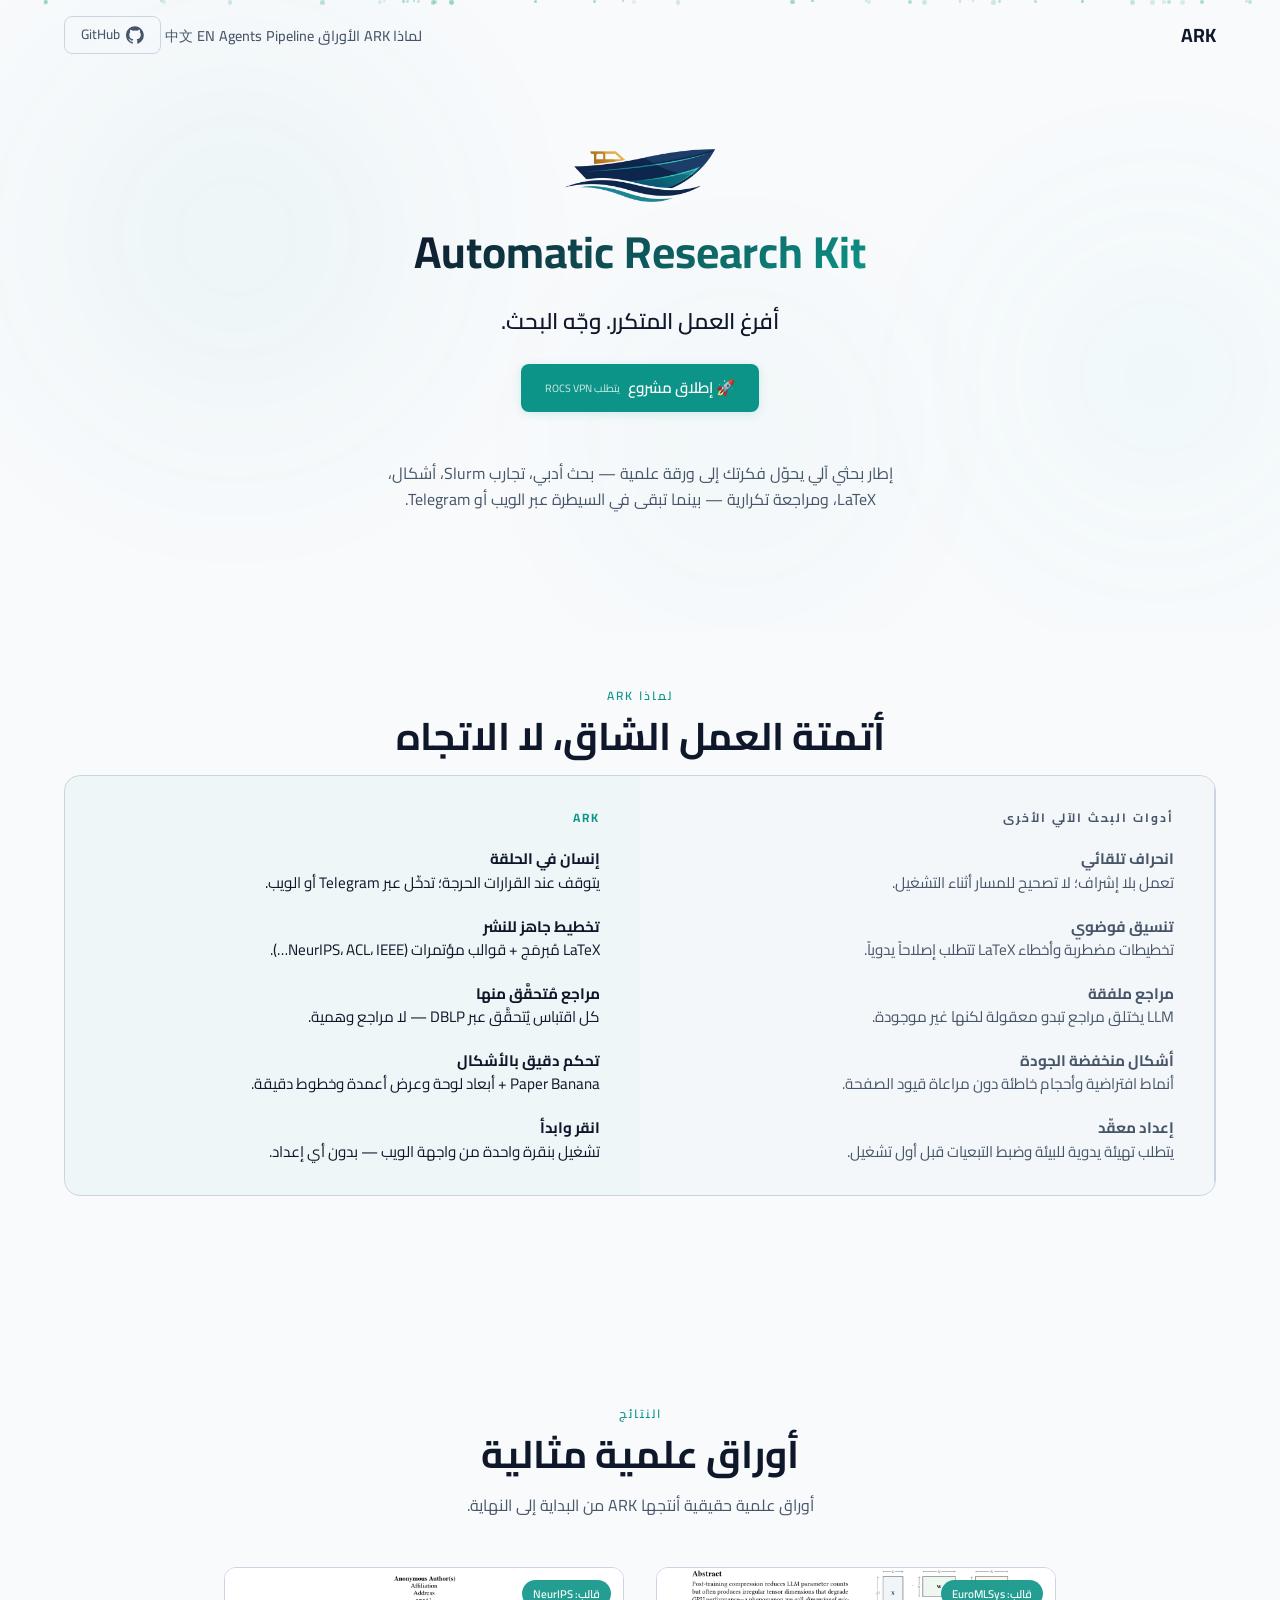
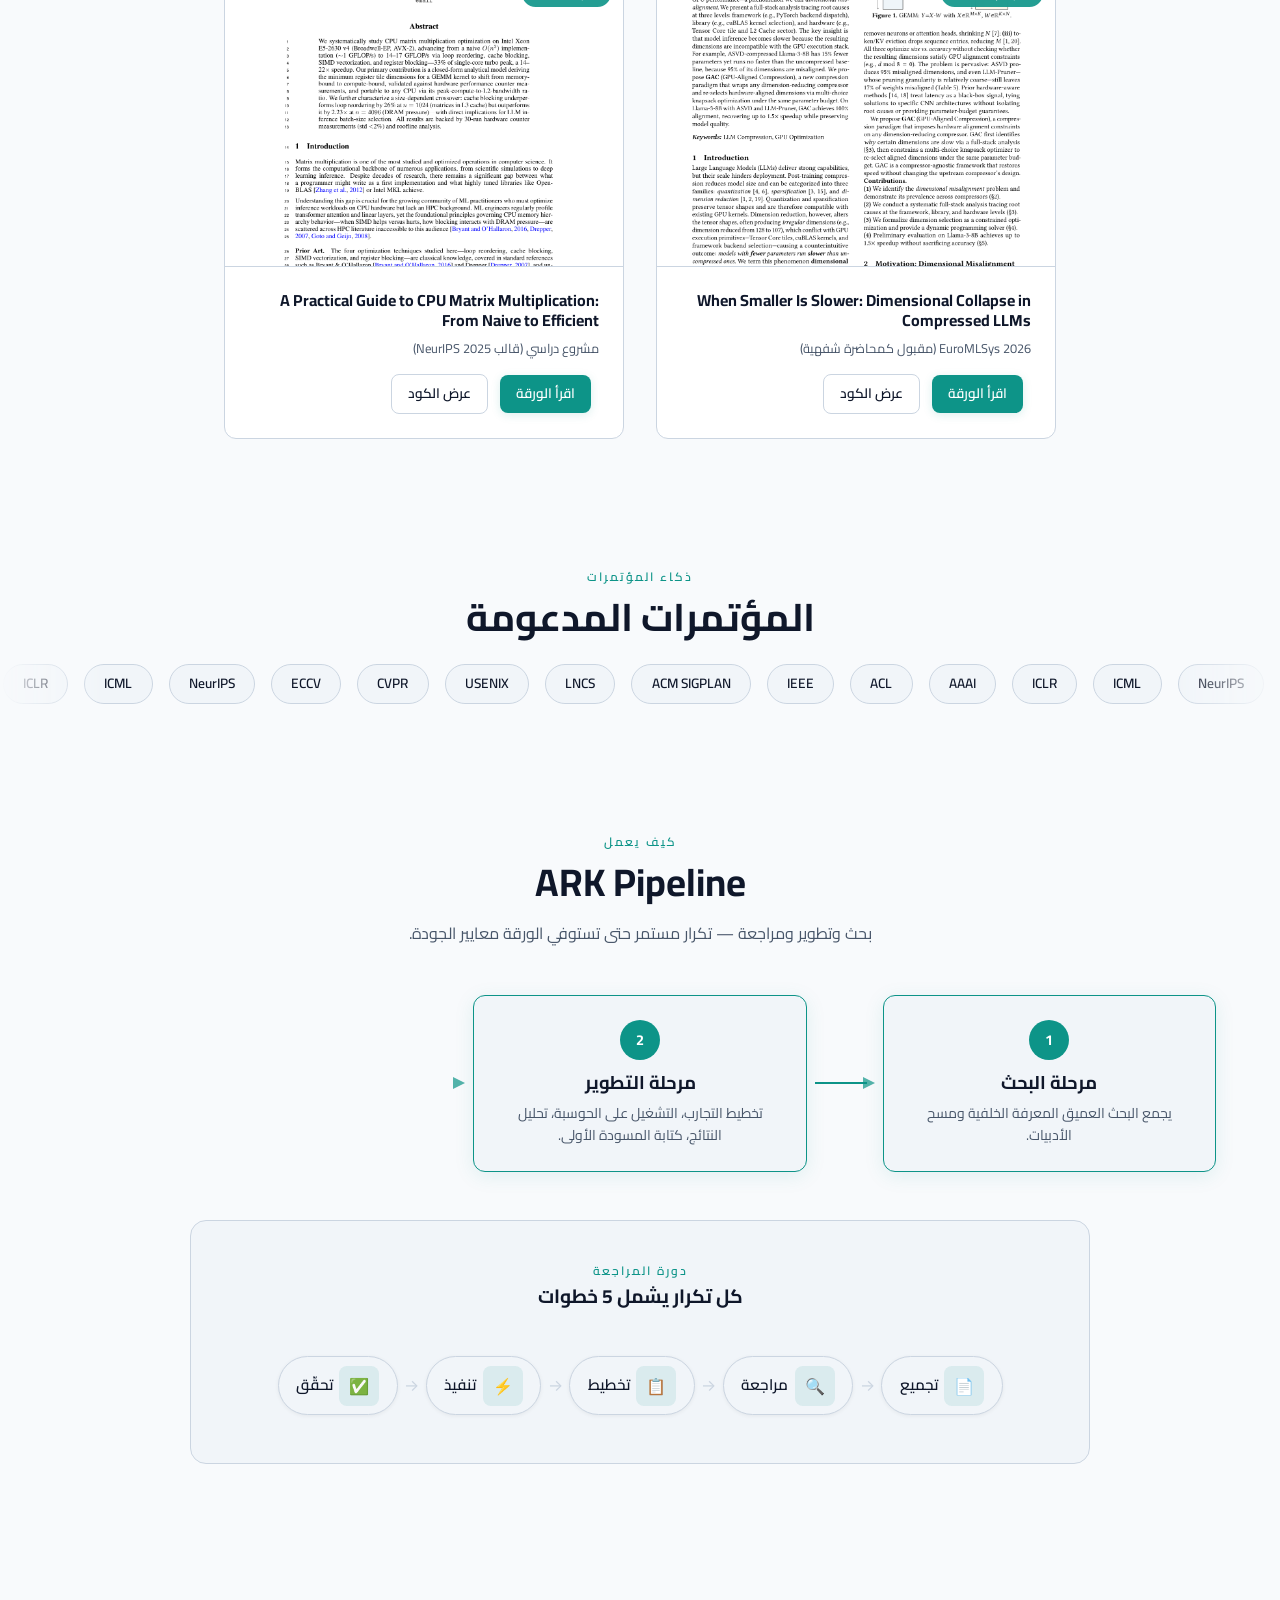
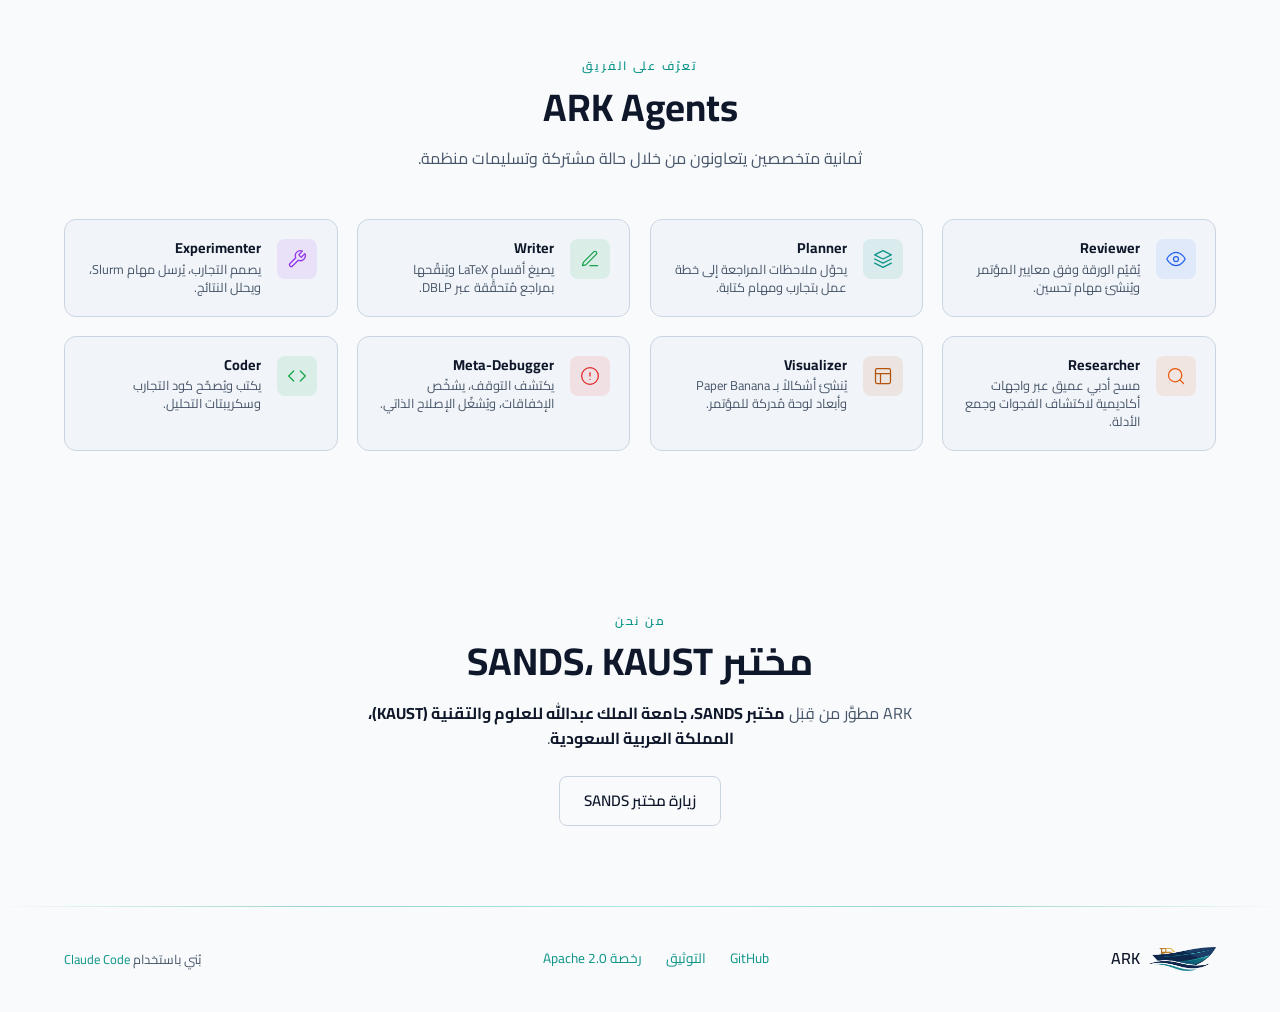
==== ar/index.html @ 1729058c "Remove check/cross icons from comparison, rename to AutoResearch Tools, add setup row" ====
<!DOCTYPE html>
<html lang="ar" dir="rtl">
<head>
  <meta charset="UTF-8">
  <meta name="viewport" content="width=device-width, initial-scale=1.0">
  <title>ARK — حزمة البحث التلقائي</title>
  <meta name="description" content="أفرغ العمل المتكرر. وجّه البحث. ARK إطار بحثي — 8 وكلاء AI يتولّون التجارب والكتابة والتكرار بينما تقود الاتجاه.">
  <meta property="og:title" content="ARK — حزمة البحث التلقائي">
  <meta property="og:description" content="أفرغ العمل المتكرر. وجّه البحث.">
  <meta property="og:image" content="https://kaust-ark.github.io/assets/social-preview.png">
  <meta property="og:url" content="https://kaust-ark.github.io/ar/">
  <meta property="og:type" content="website">
  <meta name="twitter:card" content="summary_large_image">
  <link rel="icon" href="../assets/logo_ark_transparent.png" type="image/png">
  <link rel="preconnect" href="https://fonts.googleapis.com">
  <link rel="preconnect" href="https://fonts.gstatic.com" crossorigin>
  <link href="https://fonts.googleapis.com/css2?family=Cairo:wght@400;500;600;700&family=Inter:wght@400;500;600;700&display=swap" rel="stylesheet">
  <link rel="stylesheet" href="../css/style.css">
  <style>
    body { font-family: 'Cairo', 'Inter', sans-serif; }
    .nav-brand, .gradient-text, .hero-accent, h1, h2, h3,
    .section-label, .section-title, .section-subtitle,
    .ark-intro-text, p, li, a, span, .btn,
    .comparison-col-header, .agent-info h3, .agent-info p,
    .pillar-card h3, .pillar-card p, .paper-card-body h3,
    .paper-meta, .loop-inline-step, .phase-card h3, .phase-card p,
    .team-content p, .footer-note { font-family: 'Cairo', 'Inter', sans-serif; }
    .nav-links { gap: .25rem; }
    .lang-toggle { font-size: .85rem; }
    .comparison-split { direction: rtl; }
    .loop-steps-inline { flex-wrap: wrap; }
    .footer { direction: rtl; }
    .footer-links { flex-wrap: wrap; }
  </style>
</head>
<body>

<!-- Scroll Progress Bar -->
<div class="scroll-progress" id="scrollProgress"></div>

<!-- ===== Navbar ===== -->
<nav class="navbar" id="navbar">
  <div class="container">
    <a href="#" class="nav-brand">ARK</a>
    <div class="nav-links" id="navLinks">
      <a href="#compare">لماذا ARK</a>
      <a href="#papers">الأوراق</a>
      <a href="#pipeline">Pipeline</a>
      <a href="#agents">Agents</a>
      <a href="../index.html" class="lang-toggle" title="Switch to English">EN</a>
      <a href="../zh/index.html" class="lang-toggle" title="切换到中文">中文</a>
      <a href="https://github.com/kaust-ark/ARK" target="_blank" rel="noopener" class="gh-link">
        <svg width="18" height="18" viewBox="0 0 24 24" fill="currentColor"><path d="M12 .3a12 12 0 00-3.8 23.38c.6.11.82-.26.82-.58v-2.16c-3.34.73-4.04-1.61-4.04-1.61a3.18 3.18 0 00-1.33-1.76c-1.09-.74.08-.73.08-.73a2.52 2.52 0 011.84 1.24 2.56 2.56 0 003.5 1 2.56 2.56 0 01.76-1.61c-2.67-.3-5.47-1.33-5.47-5.93a4.64 4.64 0 011.24-3.22 4.3 4.3 0 01.12-3.18s1-.33 3.3 1.23a11.4 11.4 0 016 0c2.3-1.56 3.3-1.23 3.3-1.23a4.3 4.3 0 01.12 3.18 4.64 4.64 0 011.24 3.22c0 4.61-2.81 5.63-5.48 5.93a2.86 2.86 0 01.82 2.22v3.29c0 .32.21.7.82.58A12 12 0 0012 .3"/></svg>
        GitHub
      </a>
    </div>
    <button class="hamburger" id="hamburger" aria-label="القائمة">
      <span></span><span></span><span></span>
    </button>
  </div>
</nav>

<!-- ===== Hero ===== -->
<section class="hero" id="hero">
  <div class="hero-bg"><div class="hero-bg-layer"></div></div>
  <div class="hero-particles" id="heroParticles"></div>
  <div class="container">
    <div class="hero-content">
      <img src="../assets/logo_ark_transparent.png" alt="ARK" class="hero-logo">
      <h1 class="gradient-text">Automatic Research Kit</h1>
      <p class="hero-accent">أفرغ العمل المتكرر. وجّه البحث.</p>
      <div class="hero-cta">
        <div class="hero-cta-row">
          <a href="http://mcmgt01:8425" target="_blank" rel="noopener" class="btn btn-primary">
            🚀 إطلاق مشروع
            <span style="display:block;font-size:.7em;font-weight:400;opacity:.8;margin-top:2px">يتطلب ROCS VPN</span>
          </a>
        </div>
      </div>
      <p class="hero-subtitle">إطار بحثي آلي يحوّل فكرتك إلى ورقة علمية — بحث أدبي، تجارب Slurm، أشكال، LaTeX، ومراجعة تكرارية — بينما تبقى في السيطرة عبر الويب أو Telegram.</p>
    </div>
  </div>
</section>

<!-- ===== ARK vs Others ===== -->
<section id="compare">
  <div class="container">
    <div style="text-align:center">
      <p class="section-label reveal">لماذا ARK</p>
      <h2 class="section-title reveal">أتمتة العمل الشاق، لا الاتجاه</h2>
    </div>

    <div class="comparison-split reveal">
      <div class="comparison-col comparison-col--other">
        <div class="comparison-col-header">أدوات البحث الآلي الأخرى</div>
        <ul>
          <li><strong>انحراف تلقائي</strong><br>تعمل بلا إشراف؛ لا تصحيح للمسار أثناء التشغيل.</li>
          <li><strong>تنسيق فوضوي</strong><br>تخطيطات مضطربة وأخطاء LaTeX تتطلب إصلاحاً يدوياً.</li>
          <li><strong>مراجع ملفقة</strong><br>LLM يختلق مراجع تبدو معقولة لكنها غير موجودة.</li>
          <li><strong>أشكال منخفضة الجودة</strong><br>أنماط افتراضية وأحجام خاطئة دون مراعاة قيود الصفحة.</li>
          <li><strong>إعداد معقّد</strong><br>يتطلب تهيئة يدوية للبيئة وضبط التبعيات قبل أول تشغيل.</li>
        </ul>
      </div>
      <div class="comparison-col comparison-col--ark">
        <div class="comparison-col-header">ARK</div>
        <ul>
          <li><strong>إنسان في الحلقة</strong><br>يتوقف عند القرارات الحرجة؛ تدخّل عبر Telegram أو الويب.</li>
          <li><strong>تخطيط جاهز للنشر</strong><br>LaTeX مُبرمَج + قوالب مؤتمرات (NeurIPS، ACL، IEEE&hellip;).</li>
          <li><strong>مراجع مُتحقَّق منها</strong><br>كل اقتباس يُتحقَّق عبر DBLP — لا مراجع وهمية.</li>
          <li><strong>تحكم دقيق بالأشكال</strong><br>Paper Banana + أبعاد لوحة وعرض أعمدة وخطوط دقيقة.</li>
          <li><strong>انقر وابدأ</strong><br>تشغيل بنقرة واحدة من واجهة الويب — بدون أي إعداد.</li>
        </ul>
      </div>
    </div>
  </div>
</section>

<!-- ===== Papers ===== -->
<section id="papers">
  <div class="container">
    <div style="text-align:center">
      <p class="section-label reveal">النتائج</p>
      <h2 class="section-title reveal">أوراق علمية مثالية</h2>
      <p class="section-subtitle reveal">أوراق علمية حقيقية أنتجها ARK من البداية إلى النهاية.</p>
    </div>
    <div class="papers-grid">
      <div class="paper-card reveal stagger-1" data-tilt>
        <a href="../assets/papers/gac.pdf" target="_blank" rel="noopener" class="paper-card-img">
          <img src="../assets/paper-gac.png" alt="ورقة GAC">
          <span class="paper-badge">قالب: EuroMLSys</span>
        </a>
        <div class="paper-card-body">
          <h3>When Smaller Is Slower: Dimensional Collapse in Compressed LLMs</h3>
          <p class="paper-meta">EuroMLSys 2026 (مقبول كمحاضرة شفهية)</p>
          <a href="../assets/papers/gac.pdf" target="_blank" rel="noopener" class="btn btn-primary" style="font-size:.85rem;padding:.5rem 1rem">اقرأ الورقة</a>
          <a href="https://github.com/sands-lab/GAC" target="_blank" rel="noopener" class="btn btn-outline" style="font-size:.85rem;padding:.5rem 1rem">عرض الكود</a>
        </div>
      </div>
      <div class="paper-card reveal stagger-2" data-tilt>
        <a href="../assets/papers/mma.pdf" target="_blank" rel="noopener" class="paper-card-img">
          <img src="../assets/paper-example.png" alt="ورقة MMA">
          <span class="paper-badge">قالب: NeurIPS</span>
        </a>
        <div class="paper-card-body">
          <h3>A Practical Guide to CPU Matrix Multiplication: From Naive to Efficient</h3>
          <p class="paper-meta">مشروع دراسي (قالب NeurIPS 2025)</p>
          <a href="../assets/papers/mma.pdf" target="_blank" rel="noopener" class="btn btn-primary" style="font-size:.85rem;padding:.5rem 1rem">اقرأ الورقة</a>
          <a href="https://github.com/JihaoXin/mma" target="_blank" rel="noopener" class="btn btn-outline" style="font-size:.85rem;padding:.5rem 1rem">عرض الكود</a>
        </div>
      </div>
    </div>
  </div>
</section>

<!-- ===== Venues ===== -->
<section class="venues" id="venues">
  <div class="container" style="text-align:center;margin-bottom:1.5rem">
    <p class="section-label reveal">ذكاء المؤتمرات</p>
    <h2 class="section-title reveal">المؤتمرات المدعومة</h2>
  </div>
  <div class="venues-scroll">
    <div class="venues-track" id="venuesTrack1">
      <span class="venue-badge">NeurIPS</span>
      <span class="venue-badge">ICML</span>
      <span class="venue-badge">ICLR</span>
      <span class="venue-badge">AAAI</span>
      <span class="venue-badge">ACL</span>
      <span class="venue-badge">IEEE</span>
      <span class="venue-badge">ACM SIGPLAN</span>
      <span class="venue-badge">LNCS</span>
      <span class="venue-badge">USENIX</span>
      <span class="venue-badge">CVPR</span>
      <span class="venue-badge">ECCV</span>
      <span class="venue-badge">NeurIPS</span>
      <span class="venue-badge">ICML</span>
      <span class="venue-badge">ICLR</span>
      <span class="venue-badge">AAAI</span>
      <span class="venue-badge">ACL</span>
      <span class="venue-badge">IEEE</span>
      <span class="venue-badge">ACM SIGPLAN</span>
      <span class="venue-badge">LNCS</span>
      <span class="venue-badge">USENIX</span>
      <span class="venue-badge">CVPR</span>
      <span class="venue-badge">ECCV</span>
      <span class="venue-badge">NeurIPS</span>
      <span class="venue-badge">ICML</span>
      <span class="venue-badge">ICLR</span>
      <span class="venue-badge">AAAI</span>
      <span class="venue-badge">ACL</span>
      <span class="venue-badge">IEEE</span>
      <span class="venue-badge">ACM SIGPLAN</span>
      <span class="venue-badge">LNCS</span>
      <span class="venue-badge">USENIX</span>
      <span class="venue-badge">CVPR</span>
      <span class="venue-badge">ECCV</span>
    </div>
  </div>
</section>

<!-- ===== Pipeline ===== -->
<section id="pipeline">
  <div class="container">
    <div style="text-align:center">
      <p class="section-label reveal">كيف يعمل</p>
      <h2 class="section-title reveal">ARK Pipeline</h2>
      <p class="section-subtitle reveal">بحث وتطوير ومراجعة — تكرار مستمر حتى تستوفي الورقة معايير الجودة.</p>
    </div>

    <div class="pipeline-phases" id="pipelinePhases">
      <div class="phase-card" data-phase="1">
        <div class="phase-number">1</div>
        <h3>مرحلة البحث</h3>
        <p>يجمع البحث العميق المعرفة الخلفية ومسح الأدبيات.</p>
      </div>
      <div class="phase-connector" data-connector="1">
        <svg viewBox="0 0 60 24">
          <line class="arrow-line" x1="0" y1="12" x2="52" y2="12" />
          <polygon points="48,6 60,12 48,18" fill="var(--teal)" opacity="0.7"/>
          <circle class="arrow-dot" cx="0" cy="12" r="3"/>
        </svg>
      </div>
      <div class="phase-card" data-phase="2">
        <div class="phase-number">2</div>
        <h3>مرحلة التطوير</h3>
        <p>تخطيط التجارب، التشغيل على الحوسبة، تحليل النتائج، كتابة المسودة الأولى.</p>
      </div>
      <div class="phase-connector" data-connector="2">
        <svg viewBox="0 0 60 24">
          <line class="arrow-line" x1="0" y1="12" x2="52" y2="12" />
          <polygon points="48,6 60,12 48,18" fill="var(--teal)" opacity="0.7"/>
          <circle class="arrow-dot" cx="0" cy="12" r="3"/>
        </svg>
      </div>
      <div class="phase-card" data-phase="3">
        <div class="phase-number">3</div>
        <h3>مرحلة المراجعة</h3>
        <p>حلقة تحسين تكرارية حتى تبلغ درجة المراجعة عتبة القبول.</p>
      </div>
    </div>

    <div class="review-loop" id="reviewLoop">
      <div class="review-loop-header reveal">
        <p class="section-label" style="margin-bottom:.3rem">دورة المراجعة</p>
        <h3 class="review-loop-title">كل تكرار يشمل 5 خطوات</h3>
      </div>
      <div class="loop-steps-inline reveal">
        <span class="loop-inline-step"><span class="loop-step-icon">📄</span> تجميع</span>
        <span class="loop-inline-arr">&rarr;</span>
        <span class="loop-inline-step"><span class="loop-step-icon">🔍</span> مراجعة</span>
        <span class="loop-inline-arr">&rarr;</span>
        <span class="loop-inline-step"><span class="loop-step-icon">📋</span> تخطيط</span>
        <span class="loop-inline-arr">&rarr;</span>
        <span class="loop-inline-step"><span class="loop-step-icon">⚡</span> تنفيذ</span>
        <span class="loop-inline-arr">&rarr;</span>
        <span class="loop-inline-step"><span class="loop-step-icon">✅</span> تحقّق</span>
      </div>
    </div>
  </div>
</section>

<!-- ===== Agents ===== -->
<section id="agents">
  <div class="container">
    <div style="text-align:center">
      <p class="section-label reveal">تعرّف على الفريق</p>
      <h2 class="section-title reveal">ARK Agents</h2>
      <p class="section-subtitle reveal">ثمانية متخصصين يتعاونون من خلال حالة مشتركة وتسليمات منظمة.</p>
    </div>
    <div class="agents-grid">
      <div class="agent-card agent-reviewer reveal stagger-1">
        <div class="agent-icon">
          <svg viewBox="0 0 24 24"><path d="M1 12s4-8 11-8 11 8 11 8-4 8-11 8S1 12 1 12z"/><circle cx="12" cy="12" r="3"/></svg>
        </div>
        <div class="agent-info"><h3>Reviewer</h3><p>يُقيّم الورقة وفق معايير المؤتمر ويُنشئ مهام تحسين.</p></div>
      </div>
      <div class="agent-card agent-planner reveal stagger-2">
        <div class="agent-icon">
          <svg viewBox="0 0 24 24"><polygon points="12 2 2 7 12 12 22 7 12 2"/><polyline points="2 17 12 22 22 17"/><polyline points="2 12 12 17 22 12"/></svg>
        </div>
        <div class="agent-info"><h3>Planner</h3><p>يحوّل ملاحظات المراجعة إلى خطة عمل بتجارب ومهام كتابة.</p></div>
      </div>
      <div class="agent-card agent-writer reveal stagger-3">
        <div class="agent-icon">
          <svg viewBox="0 0 24 24"><path d="M12 20h9"/><path d="M16.5 3.5a2.12 2.12 0 013 3L7 19l-4 1 1-4L16.5 3.5z"/></svg>
        </div>
        <div class="agent-info"><h3>Writer</h3><p>يصيغ أقسام LaTeX ويُنقّحها بمراجع مُتحقَّقة عبر DBLP.</p></div>
      </div>
      <div class="agent-card agent-experimenter reveal stagger-4">
        <div class="agent-icon">
          <svg viewBox="0 0 24 24"><path d="M14.7 6.3a1 1 0 000 1.4l1.6 1.6a1 1 0 001.4 0l3.77-3.77a6 6 0 01-7.94 7.94l-6.91 6.91a2.12 2.12 0 01-3-3l6.91-6.91a6 6 0 017.94-7.94l-3.76 3.76z"/></svg>
        </div>
        <div class="agent-info"><h3>Experimenter</h3><p>يصمم التجارب، يُرسل مهام Slurm، ويحلل النتائج.</p></div>
      </div>
      <div class="agent-card agent-researcher reveal stagger-5">
        <div class="agent-icon">
          <svg viewBox="0 0 24 24"><circle cx="11" cy="11" r="8"/><line x1="21" y1="21" x2="16.65" y2="16.65"/></svg>
        </div>
        <div class="agent-info"><h3>Researcher</h3><p>مسح أدبي عميق عبر واجهات أكاديمية لاكتشاف الفجوات وجمع الأدلة.</p></div>
      </div>
      <div class="agent-card agent-visualizer reveal stagger-6">
        <div class="agent-icon">
          <svg viewBox="0 0 24 24"><rect x="3" y="3" width="18" height="18" rx="2" ry="2"/><line x1="3" y1="9" x2="21" y2="9"/><line x1="9" y1="21" x2="9" y2="9"/></svg>
        </div>
        <div class="agent-info"><h3>Visualizer</h3><p>يُنشئ أشكالاً بـ Paper Banana وأبعاد لوحة مُدركة للمؤتمر.</p></div>
      </div>
      <div class="agent-card agent-debugger reveal stagger-7">
        <div class="agent-icon">
          <svg viewBox="0 0 24 24"><path d="M12 22c5.523 0 10-4.477 10-10S17.523 2 12 2 2 6.477 2 12s4.477 10 10 10z"/><line x1="12" y1="8" x2="12" y2="12"/><line x1="12" y1="16" x2="12.01" y2="16"/></svg>
        </div>
        <div class="agent-info"><h3>Meta-Debugger</h3><p>يكتشف التوقف، يشخّص الإخفاقات، ويُشغّل الإصلاح الذاتي.</p></div>
      </div>
      <div class="agent-card agent-coder reveal stagger-8">
        <div class="agent-icon">
          <svg viewBox="0 0 24 24"><polyline points="16 18 22 12 16 6"/><polyline points="8 6 2 12 8 18"/></svg>
        </div>
        <div class="agent-info"><h3>Coder</h3><p>يكتب ويُصحّح كود التجارب وسكريبتات التحليل.</p></div>
      </div>
    </div>
  </div>
</section>

<!-- ===== Team ===== -->
<section id="team">
  <div class="container">
    <div style="text-align:center">
      <p class="section-label reveal">من نحن</p>
      <h2 class="section-title reveal">مختبر SANDS، KAUST</h2>
    </div>
    <div class="team-content reveal">
      <p>ARK مطوَّر من قِبَل <strong style="color:var(--text-primary)">مختبر SANDS، جامعة الملك عبدالله للعلوم والتقنية (KAUST)، المملكة العربية السعودية</strong>.</p>
      <a href="https://sands.kaust.edu.sa/" target="_blank" rel="noopener" class="btn btn-outline">زيارة مختبر SANDS</a>
    </div>
  </div>
</section>

<!-- ===== Footer ===== -->
<footer class="footer">
  <div class="container">
    <div class="footer-brand">
      <img src="../assets/logo_ark_transparent.png" alt="ARK">
      ARK
    </div>
    <div class="footer-links">
      <a href="https://github.com/kaust-ark/ARK" target="_blank" rel="noopener">GitHub</a>
      <a href="https://github.com/kaust-ark/ARK/blob/main/README.md" target="_blank" rel="noopener">التوثيق</a>
      <a href="https://github.com/kaust-ark/ARK/blob/main/LICENSE" target="_blank" rel="noopener">رخصة Apache 2.0</a>
    </div>
    <p class="footer-note">بُني باستخدام <a href="https://claude.ai/claude-code" target="_blank" rel="noopener">Claude Code</a></p>
  </div>
</footer>

<!-- Back to top -->
<button class="back-to-top" id="backToTop" aria-label="العودة إلى الأعلى">
  <svg viewBox="0 0 24 24" fill="none" stroke="currentColor" stroke-width="2.5" stroke-linecap="round" stroke-linejoin="round">
    <polyline points="18 15 12 9 6 15"/>
  </svg>
</button>

<script src="../js/main.js"></script>
</body>
</html>
---- css/style.css ----
/* ===== CSS Variables — Cool Slate Theme ===== */
:root {
  --bg: #f8fafc;
  --card: #f1f5f9;
  --border: #cbd5e1;
  --teal: #0d9488;
  --teal-light: #2dd4bf;
  --teal-dark: #0f766e;
  --gold: #b45309;
  --text-primary: #0f172a;
  --text-muted: #475569;
  --font: 'Inter', system-ui, -apple-system, sans-serif;
  --mono: 'JetBrains Mono', 'Fira Code', 'Cascadia Code', monospace;
  --max-width: 1200px;
  --radius: 12px;
  --radius-sm: 8px;
  --radius-lg: 16px;
}

/* ===== Reset ===== */
*, *::before, *::after { box-sizing: border-box; margin: 0; padding: 0; }
html { scroll-behavior: smooth; font-size: 16px; scroll-padding-top: 80px; }
body {
  font-family: var(--font);
  background: var(--bg);
  color: var(--text-muted);
  line-height: 1.6;
  overflow-x: hidden;
  -webkit-font-smoothing: antialiased;
  -moz-osx-font-smoothing: grayscale;
}
a { color: var(--teal); text-decoration: none; transition: color .2s; }
a:hover { color: var(--teal-dark); }
img { max-width: 100%; height: auto; display: block; }
ul { list-style: none; }
button { font-family: var(--font); cursor: pointer; border: none; background: none; }

/* ===== Typography ===== */
h1, h2, h3, h4 { color: var(--text-primary); font-weight: 700; line-height: 1.2; }
h1 { font-size: clamp(2.2rem, 5vw, 3.5rem); }
h2 { font-size: clamp(1.6rem, 3vw, 2.4rem); }
h3 { font-size: 1.15rem; }
.section-label {
  text-transform: uppercase;
  font-size: .75rem;
  font-weight: 600;
  letter-spacing: 2px;
  color: var(--teal);
  margin-bottom: .5rem;
}
.section-title { margin-bottom: 1rem; }
.section-subtitle {
  max-width: 600px;
  margin: 0 auto 3rem;
  text-align: center;
}

/* ===== Layout ===== */
.container { width: 100%; max-width: var(--max-width); margin: 0 auto; padding: 0 1.5rem; }
section { padding: 5rem 0; }

/* ===== Scroll Progress Bar ===== */
.scroll-progress {
  position: fixed; top: 0; left: 0; height: 3px; z-index: 1100;
  background: linear-gradient(90deg, var(--teal), var(--teal-light));
  width: 0%;
  transition: width .1s linear;
}

/* ===== Back to Top ===== */
.back-to-top {
  position: fixed; bottom: 2rem; right: 2rem; z-index: 1000;
  width: 44px; height: 44px; border-radius: 50%;
  background: var(--teal); color: #fff;
  display: flex; align-items: center; justify-content: center;
  box-shadow: 0 4px 20px rgba(13, 148, 136, .3);
  opacity: 0; transform: translateY(20px);
  transition: opacity .3s, transform .3s;
  cursor: pointer;
}
.back-to-top.visible { opacity: 1; transform: translateY(0); }
.back-to-top:hover { background: var(--teal-dark); transform: translateY(-2px); }
.back-to-top svg { width: 20px; height: 20px; }

/* ===== Navbar ===== */
.navbar {
  position: fixed; top: 0; left: 0; right: 0; z-index: 1000;
  padding: 1rem 0;
  transition: background .3s, backdrop-filter .3s, box-shadow .3s;
}
.navbar.scrolled {
  background: rgba(248, 250, 252, .92);
  backdrop-filter: blur(16px);
  -webkit-backdrop-filter: blur(16px);
  box-shadow: 0 1px 3px rgba(0, 0, 0, .06);
}
.navbar .container { display: flex; align-items: center; justify-content: space-between; }
.nav-brand { display: flex; align-items: center; gap: .5rem; font-weight: 700; font-size: 1.2rem; color: var(--text-primary); }
.nav-brand img { height: 32px; width: auto; }
.nav-links { display: flex; align-items: center; gap: 2rem; }
.nav-links a { color: var(--text-muted); font-size: .9rem; font-weight: 500; transition: color .2s; }
.nav-links a:hover { color: var(--text-primary); }
.nav-links .gh-link {
  display: inline-flex; align-items: center; gap: .4rem;
  padding: .45rem 1rem; border: 1px solid var(--border); border-radius: var(--radius-sm);
  font-size: .85rem;
}
.nav-links .gh-link:hover { border-color: var(--teal); color: var(--teal); }
.hamburger { display: none; flex-direction: column; gap: 5px; }
.hamburger span { display: block; width: 24px; height: 2px; background: var(--text-primary); transition: transform .3s, opacity .3s; }

/* ===== Hero ===== */
.hero {
  min-height: 70vh; display: flex; align-items: center;
  position: relative; overflow: hidden;
  padding-top: 5rem; padding-bottom: 3rem;
}

/* Animated gradient mesh background */
.hero-bg {
  position: absolute; inset: 0; z-index: 0;
  background: var(--bg);
}
.hero-bg::before,
.hero-bg::after,
.hero-bg .hero-bg-layer {
  content: '';
  position: absolute;
  border-radius: 50%;
  filter: blur(80px);
  opacity: .5;
}
.hero-bg::before {
  width: 600px; height: 600px;
  top: -10%; left: -5%;
  background: radial-gradient(circle, rgba(13, 148, 136, .12), transparent 70%);
  animation: meshMove1 20s ease-in-out infinite;
}
.hero-bg::after {
  width: 500px; height: 500px;
  top: 20%; right: -10%;
  background: radial-gradient(circle, rgba(45, 212, 191, .1), transparent 70%);
  animation: meshMove2 25s ease-in-out infinite;
}
.hero-bg .hero-bg-layer {
  width: 450px; height: 450px;
  bottom: -5%; left: 40%;
  background: radial-gradient(circle, rgba(13, 148, 136, .08), transparent 70%);
  animation: meshMove3 22s ease-in-out infinite;
}

@keyframes meshMove1 {
  0%, 100% { transform: translate(0, 0); }
  25% { transform: translate(80px, 40px); }
  50% { transform: translate(40px, 80px); }
  75% { transform: translate(-40px, 40px); }
}
@keyframes meshMove2 {
  0%, 100% { transform: translate(0, 0); }
  25% { transform: translate(-60px, 50px); }
  50% { transform: translate(-30px, -40px); }
  75% { transform: translate(40px, 20px); }
}
@keyframes meshMove3 {
  0%, 100% { transform: translate(0, 0); }
  33% { transform: translate(60px, -30px); }
  66% { transform: translate(-40px, 50px); }
}

/* Floating particles */
.hero-particles {
  position: absolute; inset: 0; z-index: 0;
  overflow: hidden; pointer-events: none;
}
.hero-particles .particle {
  position: absolute;
  width: 4px; height: 4px;
  border-radius: 50%;
  background: var(--teal);
  opacity: 0;
  animation: particleFloat linear infinite;
}

@keyframes particleFloat {
  0% { opacity: 0; transform: translateY(100vh) scale(0); }
  10% { opacity: .4; transform: translateY(80vh) scale(1); }
  90% { opacity: .2; transform: translateY(-10vh) scale(.5); }
  100% { opacity: 0; transform: translateY(-20vh) scale(0); }
}

.hero .container { position: relative; z-index: 1; display: flex; flex-direction: column; align-items: center; text-align: center; }
.hero-content { display: flex; flex-direction: column; gap: 1.5rem; align-items: center; }

/* Staggered entrance */
.hero-brand {
  display: flex; align-items: center; gap: .75rem;
  opacity: 0; animation: heroFadeUp .8s ease forwards;
  animation-delay: .1s;
}
.hero-logo {
  width: 150px; height: auto;
}
.hero-brand-name {
  font-size: 2.4rem; font-weight: 700; color: var(--text-primary);
  letter-spacing: -0.5px;
}
.hero h1 {
  font-size: clamp(1.8rem, 4vw, 2.8rem);
  opacity: 0; animation: heroFadeUp .8s ease forwards;
  animation-delay: .3s;
}
.hero-accent {
  font-size: 1.4rem; font-weight: 600; color: var(--text-primary); max-width: 480px;
}
.hero-subtitle {
  font-size: 1rem; color: var(--text-muted); line-height: 1.65; max-width: 540px; margin-top: 1.5rem;
  opacity: 0; animation: heroFadeUp .8s ease forwards;
  animation-delay: .5s;
}
.hero-tagline {
  font-size: 1.05rem; color: var(--text-muted); max-width: 480px;
  opacity: 0; animation: heroFadeUp .8s ease forwards;
  animation-delay: .65s;
}
.hero-cta {
  display: flex; flex-direction: column; gap: .75rem; align-items: center;
  opacity: 0; animation: heroFadeUp .8s ease forwards;
  animation-delay: .7s;
}
.hero-cta-row { display: flex; gap: 1rem; flex-wrap: wrap; justify-content: center; }
.hero-terminal-wrap {
  opacity: 0; animation: heroFadeUp .8s ease forwards;
  animation-delay: .9s;
}

@keyframes heroFadeUp {
  from { opacity: 0; transform: translateY(30px); }
  to { opacity: 1; transform: translateY(0); }
}

/* Gradient text */
.gradient-text {
  background: linear-gradient(135deg, var(--text-primary) 0%, var(--teal) 50%, var(--teal-light) 100%);
  background-size: 200% 200%;
  -webkit-background-clip: text;
  background-clip: text;
  -webkit-text-fill-color: transparent;
  animation: gradientShift 6s ease-in-out infinite;
}

@keyframes gradientShift {
  0%, 100% { background-position: 0% 50%; }
  50% { background-position: 100% 50%; }
}

/* Buttons */
.btn {
  display: inline-flex; align-items: center; gap: .5rem;
  padding: .75rem 1.5rem; border-radius: var(--radius-sm);
  font-weight: 600; font-size: .95rem;
  transition: transform .15s, box-shadow .2s, background .2s, border-color .2s;
}
.btn:hover { transform: translateY(-1px); }
.btn-primary {
  background: var(--teal); color: #fff;
  box-shadow: 0 2px 10px rgba(13, 148, 136, .15);
}
.btn-primary:hover {
  background: var(--teal-dark);
  box-shadow: 0 6px 24px rgba(13, 148, 136, .3);
}
.btn-outline { border: 1px solid var(--border); color: var(--text-primary); }
.btn-outline:hover { border-color: var(--teal); color: var(--teal); }

/* Terminal (dark) */
.hero-terminal {
  background: #0f172a; border: 1px solid #1e293b; border-radius: var(--radius);
  overflow: hidden; font-family: var(--mono); font-size: .85rem;
  box-shadow:
    0 20px 60px rgba(0, 0, 0, .12),
    0 0 0 1px rgba(45, 212, 191, 0);
  animation: terminalGlow 4s ease-in-out infinite;
}

@keyframes terminalGlow {
  0%, 100% { box-shadow: 0 20px 60px rgba(0, 0, 0, .12), 0 0 0 1px rgba(45, 212, 191, 0); }
  50% { box-shadow: 0 20px 60px rgba(0, 0, 0, .15), 0 0 30px rgba(45, 212, 191, .08); }
}

.terminal-bar {
  display: flex; align-items: center; gap: 6px;
  padding: .6rem 1rem; background: #1e293b; border-bottom: 1px solid #334155;
}
.terminal-dot { width: 10px; height: 10px; border-radius: 50%; }
.terminal-dot.red { background: #ff5f56; }
.terminal-dot.yellow { background: #ffbd2e; }
.terminal-dot.green { background: #27c93f; }
.terminal-bar span { margin-left: .5rem; font-size: .75rem; color: #94a3b8; }
.terminal-body { padding: 1.2rem; line-height: 1.8; min-height: 220px; }
.terminal-body .prompt { color: #2dd4bf; }
.terminal-body .command { color: #e2e8f0; }
.terminal-body .output { color: #94a3b8; }
.terminal-body .highlight { color: #fbbf24; }
.terminal-body .cursor {
  display: inline-block; width: 8px; height: 1.1em;
  background: #2dd4bf; vertical-align: text-bottom;
  animation: blink 1s step-end infinite;
}
@keyframes blink { 50% { opacity: 0; } }

/* ===== Features (Glass morphism) ===== */
.features-grid {
  display: grid; grid-template-columns: repeat(4, 1fr); gap: 1.5rem;
}
.feature-card {
  background: rgba(241, 245, 249, .6);
  backdrop-filter: blur(8px);
  -webkit-backdrop-filter: blur(8px);
  border: 1px solid rgba(203, 213, 225, .5);
  border-radius: var(--radius);
  padding: 1.5rem;
  transition: transform .25s, border-color .3s, box-shadow .3s;
  position: relative;
  overflow: hidden;
}
.feature-card::before {
  content: '';
  position: absolute; inset: 0;
  border-radius: var(--radius);
  padding: 1px;
  background: linear-gradient(135deg, transparent, transparent);
  -webkit-mask: linear-gradient(#fff 0 0) content-box, linear-gradient(#fff 0 0);
  -webkit-mask-composite: xor;
  mask-composite: exclude;
  transition: background .3s;
  pointer-events: none;
}
.feature-card:hover {
  transform: translateY(-4px);
  border-color: transparent;
  box-shadow: 0 8px 30px rgba(13, 148, 136, .1);
}
.feature-card:hover::before {
  background: linear-gradient(135deg, var(--teal), var(--teal-light));
}
.feature-icon {
  width: 44px; height: 44px; margin-bottom: 1rem;
  display: flex; align-items: center; justify-content: center;
  border-radius: var(--radius-sm);
  background: rgba(13, 148, 136, .1);
  transition: transform .3s;
}
.feature-card:hover .feature-icon { transform: scale(1.1) rotate(5deg); }
.feature-icon svg {
  width: 22px; height: 22px;
  stroke: var(--teal); fill: none; stroke-width: 1.5;
  stroke-linecap: round; stroke-linejoin: round;
}
.feature-card h3 { margin-bottom: .5rem; font-size: 1rem; }
.feature-card p { font-size: .875rem; }

/* ===== Stats Bar ===== */
.stats-bar {
  padding: 3rem 0;
  background: linear-gradient(180deg, transparent, rgba(13, 148, 136, .03), transparent);
}
.stats-grid {
  display: flex; justify-content: center; align-items: center;
  gap: 0; flex-wrap: wrap;
}
.stat-item {
  text-align: center; padding: 1.5rem 3rem;
  position: relative;
}
.stat-item:not(:last-child)::after {
  content: '';
  position: absolute; right: 0; top: 20%; height: 60%;
  width: 1px;
  background: linear-gradient(180deg, transparent, var(--border), transparent);
}
.stat-number {
  font-size: clamp(2rem, 4vw, 3rem);
  font-weight: 700;
  color: var(--teal);
  line-height: 1;
  margin-bottom: .25rem;
}
.stat-label {
  font-size: .85rem;
  color: var(--text-muted);
  font-weight: 500;
}

/* ===== Pipeline (Animated) ===== */
.pipeline-phases {
  display: grid; grid-template-columns: 1fr auto 1fr auto 1fr; gap: 0;
  margin-bottom: 3rem;
  position: relative;
  align-items: center;
}
.phase-card {
  background: var(--card); border: 1px solid var(--border); border-radius: var(--radius);
  padding: 1.5rem; text-align: center; position: relative;
  z-index: 1;
  opacity: 0; transform: translateY(20px);
  transition: opacity .6s ease, transform .6s ease, border-color .3s, box-shadow .3s;
}
.phase-card.active {
  opacity: 1; transform: translateY(0);
  border-color: var(--teal);
  box-shadow: 0 4px 20px rgba(13, 148, 136, .1);
}
.phase-card.visible {
  opacity: 1; transform: translateY(0);
}
.phase-number {
  display: inline-flex; align-items: center; justify-content: center;
  width: 40px; height: 40px; border-radius: 50%;
  background: rgba(13, 148, 136, .1); color: var(--teal);
  font-weight: 700; font-size: .9rem; margin-bottom: .75rem;
  transition: background .3s, color .3s;
}
.phase-card.active .phase-number {
  background: var(--teal); color: #fff;
}
.phase-card h3 { margin-bottom: .5rem; }
.phase-card p { font-size: .875rem; }

/* Pipeline arrows (SVG) */
.pipeline-arrow-container {
  position: relative; margin-bottom: 3rem;
}
.pipeline-arrow-svg {
  position: absolute; top: 50%; left: 0; width: 100%; height: 40px;
  transform: translateY(-50%);
  pointer-events: none; z-index: 0;
}
.pipeline-arrow-svg line {
  stroke: var(--teal);
  stroke-width: 2;
  stroke-dasharray: 8 4;
  animation: dashFlow 1.5s linear infinite;
}
@keyframes dashFlow {
  to { stroke-dashoffset: -24; }
}

/* Animated connecting arrows between phase cards */
.phase-connector {
  display: flex; align-items: center; justify-content: center;
  padding: 0 .5rem;
}
.phase-connector svg {
  width: 60px; height: 24px;
  overflow: visible;
}
.phase-connector .arrow-line {
  stroke: var(--teal); stroke-width: 2; fill: none;
  stroke-dasharray: 60;
  stroke-dashoffset: 60;
  transition: stroke-dashoffset 1s ease;
}
.phase-connector.animated .arrow-line {
  stroke-dashoffset: 0;
}
.phase-connector .arrow-dot {
  fill: var(--teal);
  r: 3;
  opacity: 0;
}
.phase-connector.animated .arrow-dot {
  animation: dotFlow 2s ease-in-out infinite;
}
@keyframes dotFlow {
  0% { opacity: 0; cx: 0; }
  20% { opacity: 1; }
  80% { opacity: 1; }
  100% { opacity: 0; cx: 56; }
}

/* Review loop */
.review-loop {
  max-width: 900px; margin: 0 auto 2rem;
  position: relative;
  background: var(--card); border: 1px solid var(--border); border-radius: var(--radius-lg);
  padding: 2.5rem 2rem;
}
.review-loop-header { text-align: center; margin-bottom: 1.5rem; }
.review-loop-title {
  color: var(--text-primary); font-size: 1.2rem; margin: 0;
}
.loop-steps {
  display: flex; align-items: stretch; justify-content: center; gap: 0;
  flex-wrap: wrap;
}
.loop-step {
  display: flex; align-items: center; gap: .75rem;
  padding: 1rem 1.5rem; background: #fff; border: 1px solid var(--border);
  border-radius: var(--radius); color: var(--text-primary);
  white-space: nowrap;
  transition: border-color .3s, box-shadow .3s, transform .3s;
}
.loop-step.active {
  border-color: var(--teal);
  box-shadow: 0 0 20px rgba(13, 148, 136, .12);
  transform: scale(1.04);
}
.loop-step-icon {
  width: 40px; height: 40px; min-width: 40px;
  display: flex; align-items: center; justify-content: center;
  border-radius: var(--radius-sm); background: rgba(13, 148, 136, .1);
}
.loop-step-icon svg { width: 20px; height: 20px; stroke: var(--teal); fill: none; stroke-width: 1.5; stroke-linecap: round; stroke-linejoin: round; }
.loop-step-text { display: flex; flex-direction: column; gap: .1rem; }
.loop-step-text strong { font-size: .95rem; }
.loop-step-text span { font-size: .75rem; color: var(--text-muted); white-space: nowrap; }
.loop-arrow { color: var(--teal); font-size: 1.4rem; padding: 0 .6rem; flex-shrink: 0; display: flex; align-items: center; }
.loop-repeat { opacity: .5; font-size: 1.6rem; }

/* Inline loop steps */
.loop-steps-inline {
  display: flex; align-items: center; justify-content: center;
  flex-wrap: nowrap; gap: .4rem;
  padding: 1.5rem 0 .5rem;
}
.loop-inline-step {
  display: inline-flex; align-items: center; gap: .4rem;
  padding: .55rem 1.1rem;
  background: var(--card); border: 1px solid var(--border);
  border-radius: 999px; font-size: .95rem; font-weight: 600;
  color: var(--text-primary); white-space: nowrap; flex-shrink: 0;
  box-shadow: 0 1px 4px rgba(0,0,0,.06);
}
.loop-step-icon { font-size: 1rem; line-height: 1; }
.loop-inline-arr { color: var(--border); font-size: 1rem; flex-shrink: 0; }
.loop-inline-arr.loop-repeat { color: var(--teal); opacity: .7; font-size: 1.4rem; }

/* ===== Agents ===== */
.agents-grid {
  display: grid; grid-template-columns: repeat(4, 1fr); gap: 1.2rem;
}
.agent-card {
  background: var(--card); border: 1px solid var(--border); border-radius: var(--radius);
  padding: 1.2rem; display: flex; align-items: flex-start; gap: 1rem;
  transition: transform .25s, border-color .25s, box-shadow .25s;
}
.agent-card:hover { transform: translateY(-3px); border-color: #94a3b8; box-shadow: 0 8px 24px rgba(0,0,0,.05); }
.agent-icon {
  width: 40px; height: 40px; min-width: 40px; border-radius: var(--radius-sm);
  display: flex; align-items: center; justify-content: center;
  transition: transform .3s;
}
.agent-card:hover .agent-icon { transform: scale(1.15); }
.agent-icon svg { width: 20px; height: 20px; fill: none; stroke-width: 1.5; stroke-linecap: round; stroke-linejoin: round; }
.agent-info h3 { font-size: .9rem; margin-bottom: .25rem; }
.agent-info p { font-size: .8rem; line-height: 1.4; }

/* Agent colours */
.agent-reviewer .agent-icon { background: rgba(59, 130, 246, .1); }
.agent-reviewer svg { stroke: #2563eb; }
.agent-planner .agent-icon { background: rgba(13, 148, 136, .1); }
.agent-planner svg { stroke: #0d9488; }
.agent-writer .agent-icon { background: rgba(22, 163, 74, .1); }
.agent-writer svg { stroke: #16a34a; }
.agent-experimenter .agent-icon { background: rgba(147, 51, 234, .1); }
.agent-experimenter svg { stroke: #9333ea; }
.agent-researcher .agent-icon { background: rgba(234, 88, 12, .1); }
.agent-researcher svg { stroke: #ea580c; }
.agent-visualizer .agent-icon { background: rgba(180, 83, 9, .1); }
.agent-visualizer svg { stroke: #b45309; }
.agent-debugger .agent-icon { background: rgba(220, 38, 38, .1); }
.agent-debugger svg { stroke: #dc2626; }
.agent-coder .agent-icon { background: rgba(22, 163, 74, .1); }
.agent-coder svg { stroke: #16a34a; }

/* ===== Papers ===== */
.papers-grid {
  display: grid; grid-template-columns: repeat(2, minmax(0, 400px)); gap: 2rem; justify-content: center;
}
.paper-card {
  background: #fff; border: 1px solid var(--border); border-radius: var(--radius);
  overflow: hidden;
  transition: transform .4s, box-shadow .4s;
  position: relative;
  transform-style: preserve-3d;
  perspective: 800px;
}
.paper-card:hover { box-shadow: 0 20px 50px rgba(0, 0, 0, .1); }
a.paper-card-img, .paper-card-img {
  display: block; position: relative; overflow: hidden;
  border-bottom: 1px solid var(--border);
}
.paper-card-img img {
  width: 100%; aspect-ratio: 4/3; object-fit: cover;
  transition: transform .4s ease;
}
.paper-card:hover .paper-card-img img { transform: scale(1.03); }
.paper-badge {
  position: absolute; top: .75rem; right: .75rem;
  padding: .3rem .7rem;
  background: rgba(13, 148, 136, .9); color: #fff;
  border-radius: 999px; font-size: .7rem; font-weight: 600;
  backdrop-filter: blur(4px);
}
.paper-card-body { padding: 1.5rem; }
.paper-card-body h3 { margin-bottom: .5rem; font-size: 1rem; }
.paper-card-body .paper-meta { font-size: .8rem; color: var(--text-muted); margin-bottom: 1rem; }
.paper-card-body .btn { font-size: .85rem; padding: .5rem 1rem; margin-right: .5rem; }

/* ===== Quick Start ===== */
.quickstart { background: linear-gradient(180deg, transparent, rgba(13, 148, 136, .03), transparent); }
.quickstart-terminal {
  max-width: 680px; margin: 0 auto 2rem;
  background: #0f172a; border: 1px solid #1e293b; border-radius: var(--radius);
  overflow: hidden; position: relative;
  box-shadow: 0 20px 60px rgba(0, 0, 0, .12);
  animation: terminalGlow 4s ease-in-out infinite;
}
.quickstart-terminal .terminal-bar { justify-content: space-between; }

/* Copy button */
.copy-btn {
  display: flex; align-items: center; gap: .3rem;
  padding: .3rem .6rem; border-radius: var(--radius-sm);
  font-size: .75rem; color: #94a3b8; border: 1px solid #334155;
  transition: color .2s, border-color .2s;
  font-family: var(--font);
}
.copy-btn:hover { color: #2dd4bf; border-color: #2dd4bf; }
.copy-btn svg { width: 14px; height: 14px; stroke: currentColor; fill: none; stroke-width: 2; }
.copy-btn .checkmark-path {
  stroke-dasharray: 24;
  stroke-dashoffset: 24;
  animation: drawCheck .4s ease forwards;
}
@keyframes drawCheck {
  to { stroke-dashoffset: 0; }
}

.quickstart-terminal pre {
  padding: 1.2rem; margin: 0; font-family: var(--mono);
  font-size: .85rem; line-height: 2; overflow-x: auto; color: #e2e8f0;
}
.quickstart-terminal .comment { color: #94a3b8; }
.quickstart-terminal .cmd { color: #2dd4bf; transition: background .3s; border-radius: 2px; }
.quickstart-terminal .cmd.highlight-line { background: rgba(45, 212, 191, .1); }
.option-badges { display: flex; justify-content: center; gap: 1rem; flex-wrap: wrap; }
.option-badge {
  padding: .4rem 1rem; border: 1px solid var(--border); border-radius: 999px;
  font-size: .8rem; color: var(--text-muted); font-family: var(--mono);
  transition: border-color .2s, color .2s;
}
.option-badge:hover { border-color: var(--teal); color: var(--teal); }

/* ===== Venues ===== */
.venues { padding: 3rem 0; overflow: hidden; }
.venues-scroll {
  position: relative;
  overflow: hidden;
  -webkit-mask-image: linear-gradient(90deg, transparent, #000 8%, #000 92%, transparent);
  mask-image: linear-gradient(90deg, transparent, #000 8%, #000 92%, transparent);
}
.venues-track {
  display: flex;
  animation: scrollVenues 35s linear infinite;
  width: max-content;
}
.venues-track:hover { animation-play-state: paused; }
.venues-track-reverse {
  display: flex; gap: 1rem;
  animation: scrollVenuesReverse 30s linear infinite;
  width: max-content;
  margin-top: .75rem;
}
.venues-track-reverse:hover { animation-play-state: paused; }
.venue-badge {
  padding: .5rem 1.2rem; background: var(--card); border: 1px solid var(--border);
  border-radius: 999px; font-size: .85rem; font-weight: 600; color: var(--text-primary);
  white-space: nowrap; flex-shrink: 0; margin-right: 1rem;
  transition: border-color .2s, transform .2s;
}
.venue-badge:hover { border-color: var(--teal); transform: scale(1.05); }

@keyframes scrollVenues {
  0% { transform: translateX(0); }
  100% { transform: translateX(-33.333%); }
}
@keyframes scrollVenuesReverse {
  0% { transform: translateX(-50%); }
  100% { transform: translateX(0); }
}

/* ===== Team ===== */
.team-content {
  max-width: 600px; margin: 0 auto; text-align: center;
}
.team-content p { margin-bottom: 1.5rem; }

/* ===== Roadmap ===== */
.roadmap-timeline {
  max-width: 600px; margin: 0 auto; position: relative;
  padding-left: 2rem;
}
.roadmap-timeline::before {
  content: ''; position: absolute; left: 7px; top: 0; bottom: 0;
  width: 2px; background: var(--border);
}
/* Animated drawing line */
.roadmap-line {
  position: absolute; left: 7px; top: 0;
  width: 2px; height: 0;
  background: linear-gradient(180deg, var(--teal), var(--teal-light));
  transition: height .6s ease;
  z-index: 1;
}
.roadmap-item {
  position: relative; margin-bottom: 2rem; padding-left: 1.5rem;
  opacity: 0; transform: translateX(-20px);
  transition: opacity .5s ease, transform .5s ease;
}
.roadmap-item.visible { opacity: 1; transform: translateX(0); }
.roadmap-item::before {
  content: ''; position: absolute; left: -2rem; top: .35rem;
  width: 16px; height: 16px; border-radius: 50%;
  background: var(--bg); border: 2px solid var(--border);
  z-index: 2;
  transition: border-color .3s, box-shadow .3s;
}
.roadmap-item.visible::before {
  border-color: var(--teal);
  box-shadow: 0 0 0 4px rgba(13, 148, 136, .15);
  animation: roadmapPulse 2s ease-in-out;
}
@keyframes roadmapPulse {
  0%, 100% { box-shadow: 0 0 0 4px rgba(13, 148, 136, .15); }
  50% { box-shadow: 0 0 0 8px rgba(13, 148, 136, .08); }
}
.roadmap-item h3 { font-size: 1rem; margin-bottom: .25rem; }
.roadmap-item p { font-size: .875rem; }
.roadmap-item .roadmap-tag {
  display: inline-block; font-size: .7rem; font-weight: 600;
  padding: .15rem .5rem; border-radius: 999px;
  background: rgba(13, 148, 136, .1); color: var(--teal);
  margin-bottom: .4rem;
  opacity: 0; transform: scale(.8);
  transition: opacity .4s ease .2s, transform .4s ease .2s;
}
.roadmap-item.visible .roadmap-tag { opacity: 1; transform: scale(1); }

/* ===== Research Harness Section ===== */
#harness { background: var(--bg); }

.harness-problems {
  display: grid;
  grid-template-columns: repeat(3, 1fr);
  gap: 1.5rem;
  margin-bottom: 3rem;
}
.problem-card {
  background: rgba(241, 245, 249, .6);
  backdrop-filter: blur(8px);
  -webkit-backdrop-filter: blur(8px);
  border: 1px solid rgba(203, 213, 225, .5);
  border-radius: var(--radius);
  padding: 1.75rem;
  transition: transform .25s, border-color .3s, box-shadow .3s;
  position: relative;
}
.problem-card:hover {
  transform: translateY(-4px);
  border-color: rgba(13, 148, 136, .4);
  box-shadow: 0 8px 30px rgba(13, 148, 136, .08);
}
.problem-number {
  font-size: 2rem;
  font-weight: 700;
  color: var(--teal);
  opacity: .25;
  line-height: 1;
  margin-bottom: .75rem;
  font-variant-numeric: tabular-nums;
}
.problem-card h3 { font-size: 1.1rem; margin-bottom: .5rem; }

.steer-mechanisms {
  display: flex;
  flex-direction: column;
  gap: 1rem;
  margin-top: 1.5rem;
}
.steer-card {
  display: flex;
  align-items: flex-start;
  gap: 1.25rem;
  background: rgba(241, 245, 249, .6);
  backdrop-filter: blur(8px);
  -webkit-backdrop-filter: blur(8px);
  border: 1px solid rgba(203, 213, 225, .5);
  border-left: 3px solid var(--teal);
  border-radius: var(--radius);
  padding: 1.25rem 1.5rem;
  transition: box-shadow .25s, border-color .25s;
}
.steer-card:hover {
  box-shadow: 0 4px 20px rgba(13, 148, 136, .1);
  border-left-color: var(--teal-dark);
}
.steer-index {
  font-size: 1.4rem;
  font-weight: 700;
  color: var(--teal);
  opacity: .35;
  line-height: 1;
  min-width: 1.5rem;
  padding-top: .1rem;
}
.steer-body h4 {
  font-size: 1rem;
  font-weight: 700;
  color: var(--text-primary);
  margin-bottom: .3rem;
}
.steer-body p { font-size: .9rem; margin: 0; }

.harness-divider {
  height: 1px;
  background: linear-gradient(90deg, transparent, var(--border), transparent);
  margin: 3rem 0;
}

.harness-answer-title {
  font-size: clamp(1.4rem, 2.5vw, 2rem);
  margin-bottom: 1rem;
}

.harness-pillars {
  display: grid;
  grid-template-columns: repeat(3, 1fr);
  gap: 1.5rem;
}
.pillar-card {
  background: rgba(241, 245, 249, .6);
  backdrop-filter: blur(8px);
  -webkit-backdrop-filter: blur(8px);
  border: 1px solid rgba(203, 213, 225, .5);
  border-radius: var(--radius);
  padding: 2rem;
  text-align: center;
  transition: transform .25s, border-color .3s, box-shadow .3s;
  position: relative;
  overflow: hidden;
}
.pillar-card::before {
  content: '';
  position: absolute; inset: 0;
  border-radius: var(--radius);
  padding: 1px;
  background: linear-gradient(135deg, transparent, transparent);
  -webkit-mask: linear-gradient(#fff 0 0) content-box, linear-gradient(#fff 0 0);
  -webkit-mask-composite: xor;
  mask-composite: exclude;
  transition: background .3s;
  pointer-events: none;
}
.pillar-card:hover {
  transform: translateY(-4px);
  border-color: transparent;
  box-shadow: 0 8px 30px rgba(13, 148, 136, .12);
}
.pillar-card:hover::before {
  background: linear-gradient(135deg, var(--teal), var(--teal-light));
}
.pillar-icon {
  font-size: 2rem;
  display: block;
  margin-bottom: 1rem;
}
.pillar-card h3 { font-size: 1.2rem; margin-bottom: .5rem; }

/* ===== Hero Flow Diagram ===== */
.hero-flow {
  display: flex; align-items: center; justify-content: center;
  flex-wrap: wrap; gap: .45rem;
  opacity: 0; animation: heroFadeUp .8s ease forwards;
  animation-delay: .85s;
}
.flow-step {
  padding: .35rem .9rem;
  background: rgba(255,255,255,.55);
  border: 1px solid var(--border);
  border-radius: 999px;
  font-size: .9rem; font-weight: 500; color: var(--text-muted);
  white-space: nowrap;
  backdrop-filter: blur(4px);
}
.flow-arr { color: var(--border); font-size: .9rem; flex-shrink: 0; }
.flow-submit {
  color: var(--teal) !important;
  border-color: rgba(13,148,136,.35) !important;
  background: rgba(13,148,136,.08) !important;
  font-weight: 600 !important;
}
.flow-loop-group {
  display: flex; flex-direction: column; align-items: stretch;
  border: 1px dashed rgba(13,148,136,.35);
  border-radius: 8px; overflow: hidden;
}
.flow-loop-top {
  display: flex; align-items: center; gap: .4rem;
  background: rgba(13,148,136,.06);
  padding: .2rem .6rem;
  border-bottom: 1px dashed rgba(13,148,136,.25);
}
.loop-top-line { flex: 1; height: 1px; background: rgba(13,148,136,.3); }
.loop-top-label {
  font-size: .7rem; color: var(--teal); font-weight: 600;
  white-space: nowrap; opacity: .85;
}
.flow-loop-steps {
  display: flex; align-items: center; gap: .45rem;
  padding: .35rem .6rem;
}
.loop-step {
  background: rgba(13,148,136,.07) !important;
  border-color: rgba(13,148,136,.2) !important;
}

/* ===== What is ARK intro ===== */
/* #intro removed — text moved into hero */
#compare { padding-top: 3.5rem; }
.ark-intro {
  max-width: 700px; margin: 0 auto; text-align: center;
}
.ark-intro-text {
  font-size: 1.15rem; color: var(--text-muted); line-height: 1.75; margin-bottom: 2rem;
}
.intro-stats {
  display: flex; align-items: center; justify-content: center; gap: 1rem; flex-wrap: wrap;
}
.intro-stat {
  padding: .4rem 1.1rem;
  background: rgba(13, 148, 136, .08);
  border: 1px solid rgba(13, 148, 136, .2);
  border-radius: 999px; font-size: .875rem; font-weight: 600; color: var(--teal);
}
.intro-stat-sep { color: var(--border); font-size: 1.2rem; }

/* ===== Comparison split ===== */
.comparison-split {
  display: grid; grid-template-columns: 1fr 1fr; gap: 0;
  border: 1px solid var(--border); border-radius: var(--radius-lg);
  overflow: hidden; margin-bottom: 3rem;
}
.comparison-col { padding: 2rem 2.5rem; }
.comparison-col--other {
  background: rgba(241, 245, 249, .5);
  border-right: 1px solid var(--border);
}
.comparison-col--ark { background: rgba(13, 148, 136, .04); }
.comparison-col-header {
  font-size: .75rem; font-weight: 700; letter-spacing: 2px;
  text-transform: uppercase; margin-bottom: 1.25rem;
}
.comparison-col--other .comparison-col-header { color: var(--text-muted); }
.comparison-col--ark .comparison-col-header { color: var(--teal); }
.comparison-col ul { display: flex; flex-direction: column; gap: 1.25rem; }
.comparison-col li { font-size: .95rem; line-height: 1.55; }
.comparison-col--other li { color: var(--text-muted); }
.comparison-col--ark li { color: var(--text-primary); }

.contribution-cards {
  display: grid; grid-template-columns: repeat(3, 1fr); gap: 1.5rem;
}

/* ===== Footer ===== */
.footer {
  border-top: none; padding: 2.5rem 0;
  position: relative;
}
.footer::before {
  content: '';
  position: absolute; top: 0; left: 0; right: 0; height: 1px;
  background: linear-gradient(90deg, transparent, var(--teal), var(--teal-light), var(--teal), transparent);
  opacity: .4;
}
.footer .container {
  display: flex; align-items: center; justify-content: space-between; flex-wrap: wrap; gap: 1rem;
}
.footer-brand { display: flex; align-items: center; gap: .5rem; font-weight: 600; color: var(--text-primary); }
.footer-brand img { height: 24px; width: auto; }
.footer-links { display: flex; align-items: center; gap: 1.5rem; font-size: .85rem; }
.footer-note { font-size: .8rem; color: var(--text-muted); }

/* ===== Scroll Reveal ===== */
.reveal {
  opacity: 0; transform: translateY(30px);
  transition: opacity .6s ease, transform .6s ease;
}
.reveal.visible { opacity: 1; transform: translateY(0); }

/* Stagger utility classes */
.stagger-1 { transition-delay: .1s; }
.stagger-2 { transition-delay: .2s; }
.stagger-3 { transition-delay: .3s; }
.stagger-4 { transition-delay: .4s; }
.stagger-5 { transition-delay: .5s; }
.stagger-6 { transition-delay: .6s; }
.stagger-7 { transition-delay: .7s; }
.stagger-8 { transition-delay: .8s; }

/* ===== prefers-reduced-motion ===== */
@media (prefers-reduced-motion: reduce) {
  *, *::before, *::after {
    animation-duration: 0.01ms !important;
    animation-iteration-count: 1 !important;
    transition-duration: 0.01ms !important;
  }
  .hero-bg::before, .hero-bg::after, .hero-bg .hero-bg-layer { animation: none; }
  .hero-particles .particle { display: none; }
  .venues-track, .venues-track-reverse { animation: none; }
  .scroll-progress { transition: none; }
  .hero-logo, .hero h1, .hero-accent, .hero-subtitle, .hero-tagline, .hero-cta, .hero-terminal-wrap, .hero-flow {
    opacity: 1; animation: none;
  }
  .hero-terminal { animation: none; }
  .quickstart-terminal { animation: none; }
  .reveal { opacity: 1; transform: none; transition: none; }
  .phase-card { opacity: 1; transform: none; }
  .roadmap-item { opacity: 1; transform: none; }
  .roadmap-item .roadmap-tag { opacity: 1; transform: none; }
}

/* ===== Responsive ===== */
@media (max-width: 1024px) {
  .features-grid { grid-template-columns: repeat(2, 1fr); }
  .agents-grid { grid-template-columns: repeat(2, 1fr); }
  .stat-item { padding: 1.5rem 2rem; }
  .harness-problems { grid-template-columns: repeat(2, 1fr); }
  .harness-pillars { grid-template-columns: repeat(2, 1fr); }
}
@media (max-width: 768px) {
  .comparison-split { grid-template-columns: 1fr; }
  .comparison-col--other { border-right: none; border-bottom: 1px solid var(--border); }
  .contribution-cards { grid-template-columns: 1fr; }
  .hero .container { grid-template-columns: 1fr; text-align: center; }
  .hero-content { align-items: center; }
  .hero-cta { align-items: center; }
  .hero-cta-row { justify-content: center; }
  .hero-terminal-wrap { margin-top: 1rem; }
  .pipeline-phases { grid-template-columns: 1fr; gap: 1rem; }
  .phase-connector { display: none; }
  .papers-grid { grid-template-columns: 1fr; }
  .review-loop { padding: 1.5rem 1rem; }
  .loop-steps { gap: .75rem; }
  .loop-arrow { display: none; }
  .loop-step { padding: .75rem 1rem; width: 100%; }
  .stats-grid { flex-direction: column; gap: 0; }
  .stat-item { padding: 1rem 2rem; }
  .stat-item:not(:last-child)::after {
    width: 60%; height: 1px;
    right: auto; left: 20%; top: auto; bottom: 0;
    background: linear-gradient(90deg, transparent, var(--border), transparent);
  }
  .nav-links {
    display: none; position: fixed; top: 0; left: 0; right: 0; bottom: 0;
    background: rgba(248, 250, 252, .97);
    backdrop-filter: blur(16px);
    flex-direction: column; justify-content: center; align-items: center; gap: 2rem;
    z-index: 999;
  }
  .nav-links.open { display: flex; }
  .hamburger { display: flex; z-index: 1000; }
  .footer .container { flex-direction: column; text-align: center; }
}
@media (max-width: 640px) {
  .features-grid { grid-template-columns: 1fr; }
  .agents-grid { grid-template-columns: 1fr; }
  .harness-problems { grid-template-columns: 1fr; }
  .harness-pillars { grid-template-columns: 1fr; }
  .contribution-cards { grid-template-columns: 1fr; }
  section { padding: 3rem 0; }
  .stat-number { font-size: 2rem; }
}
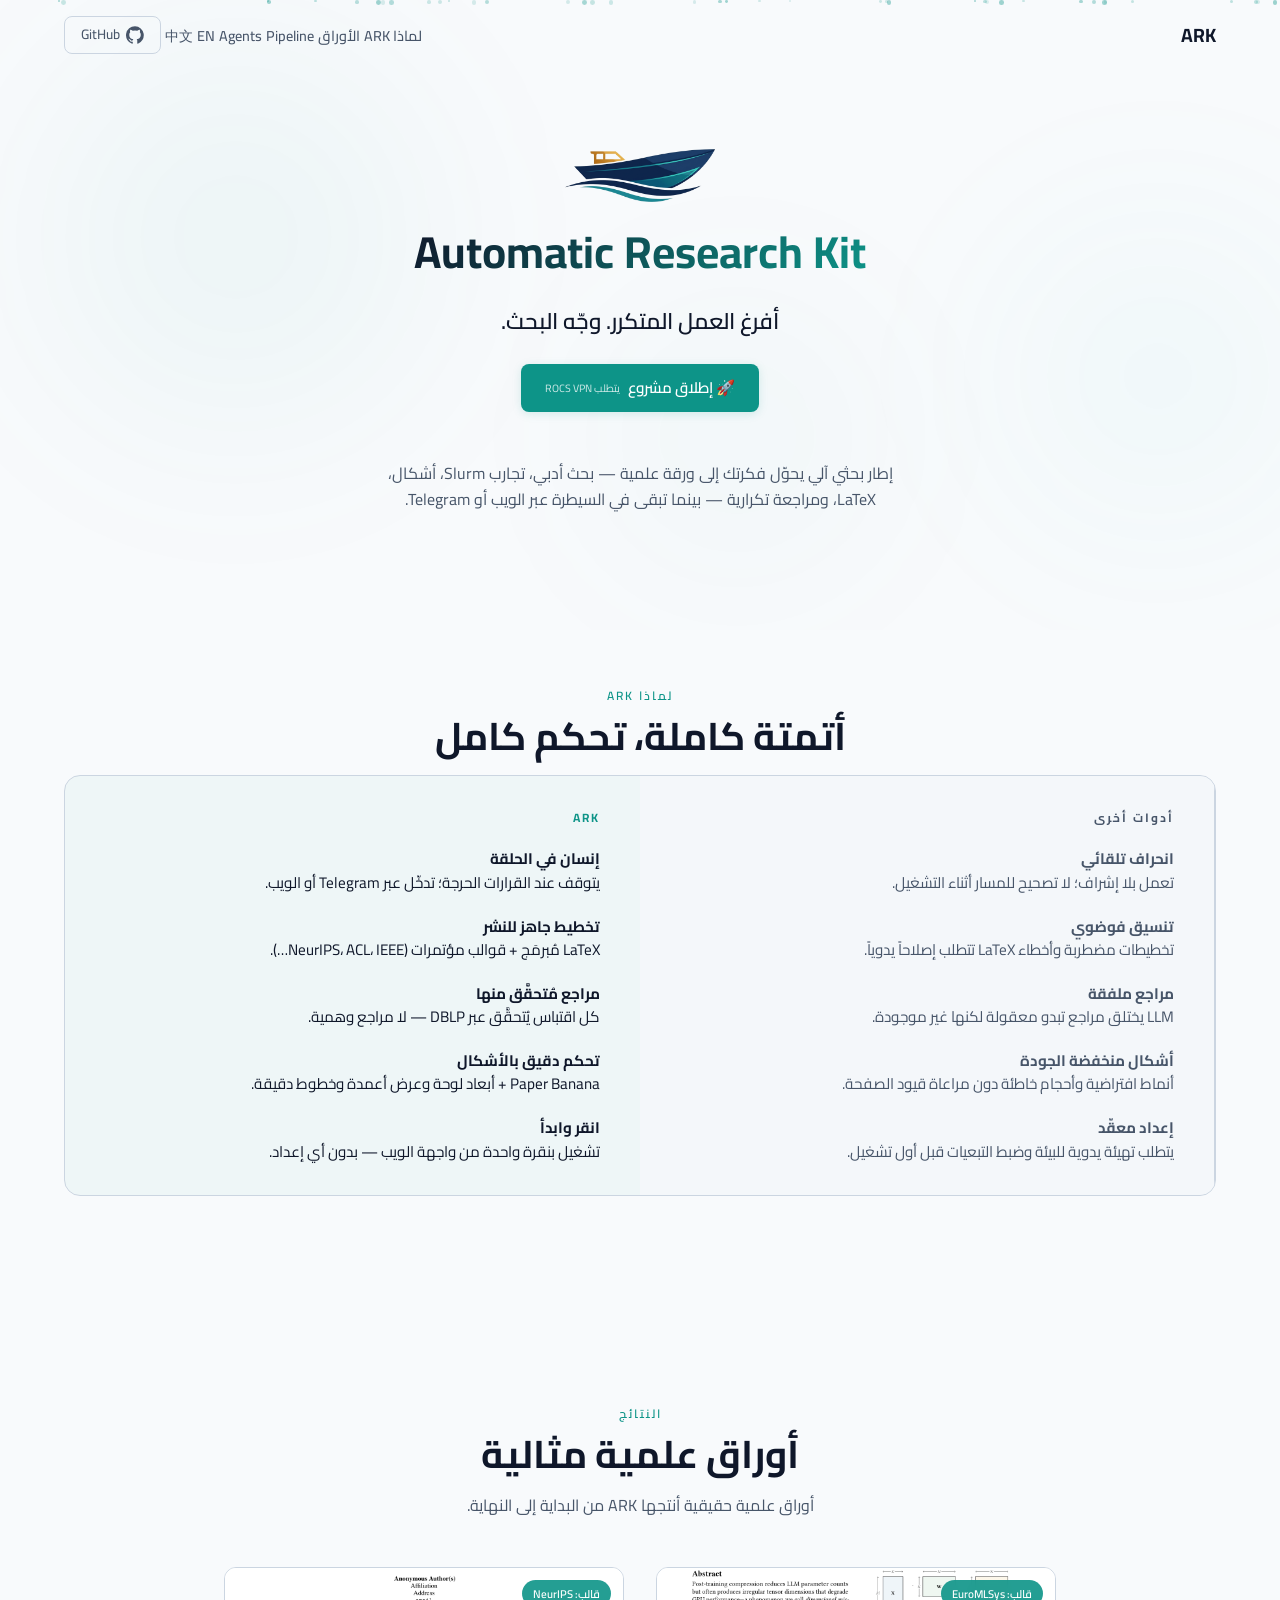
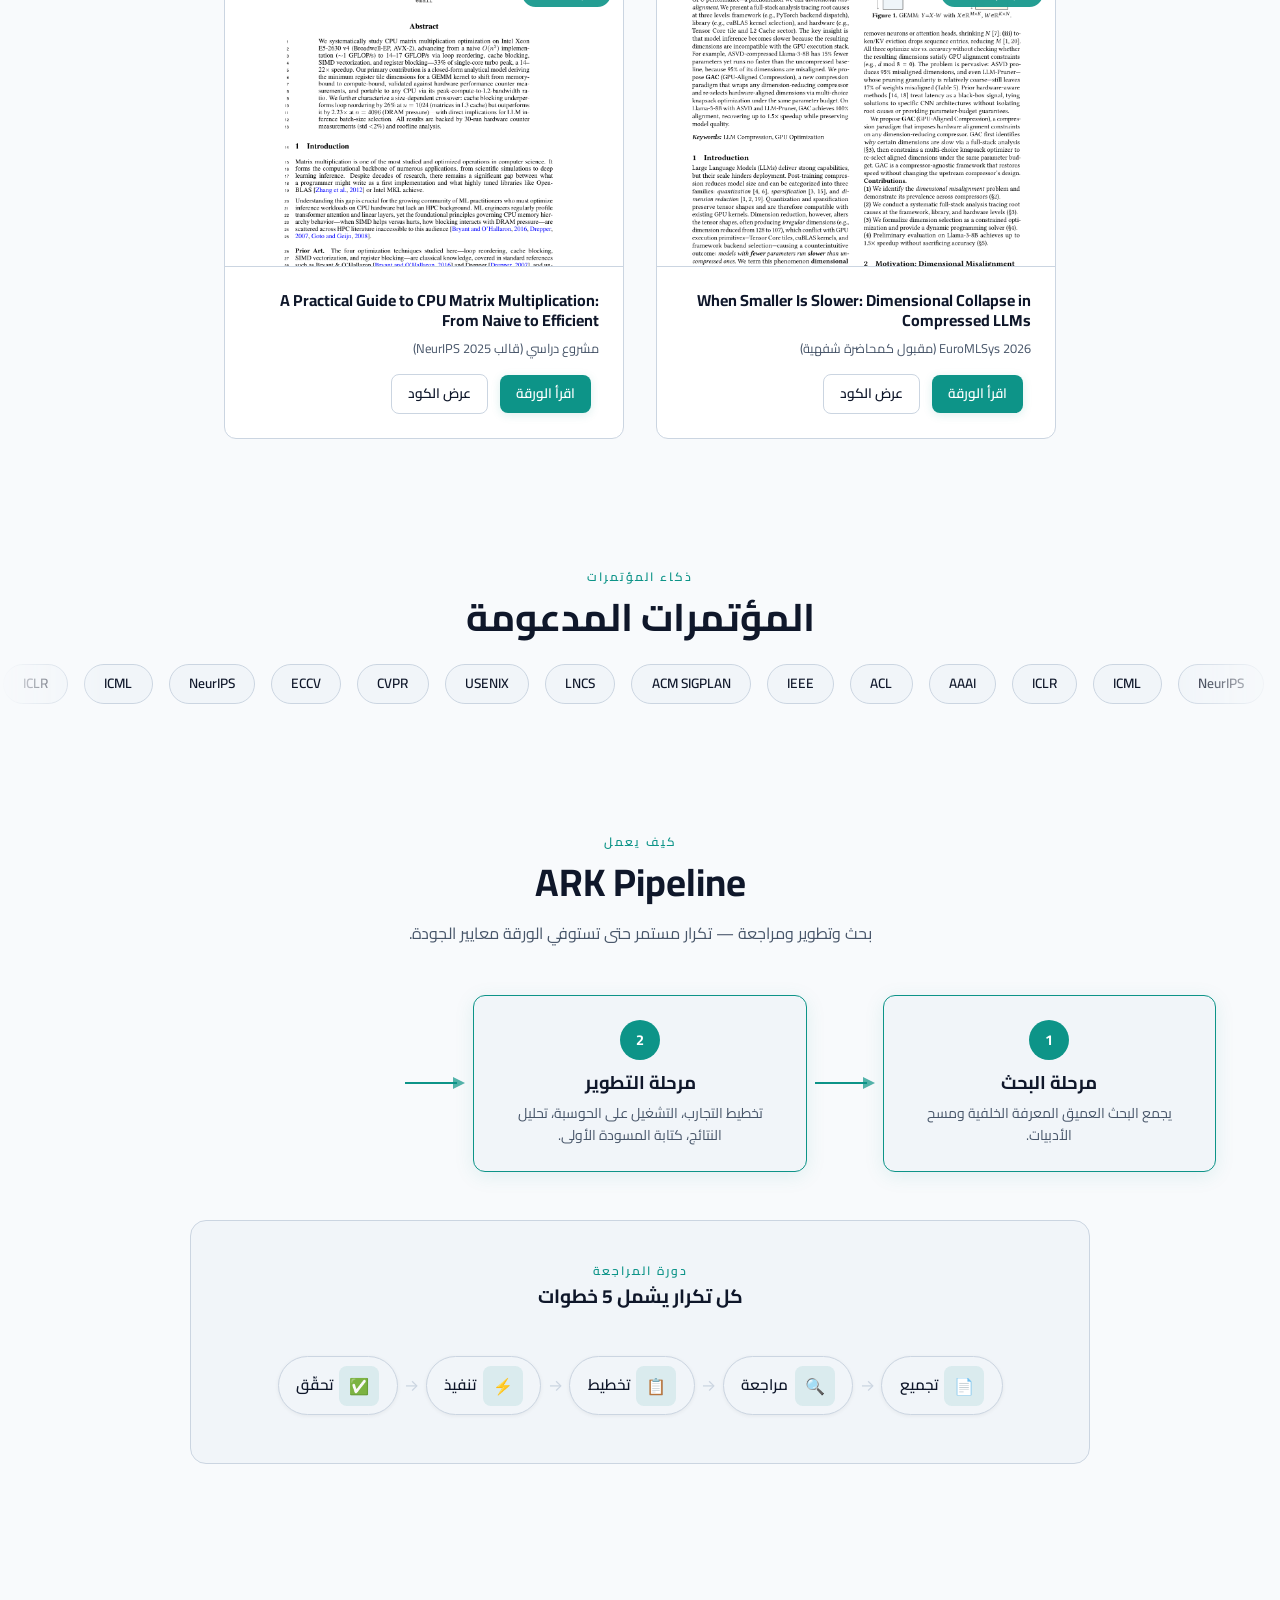
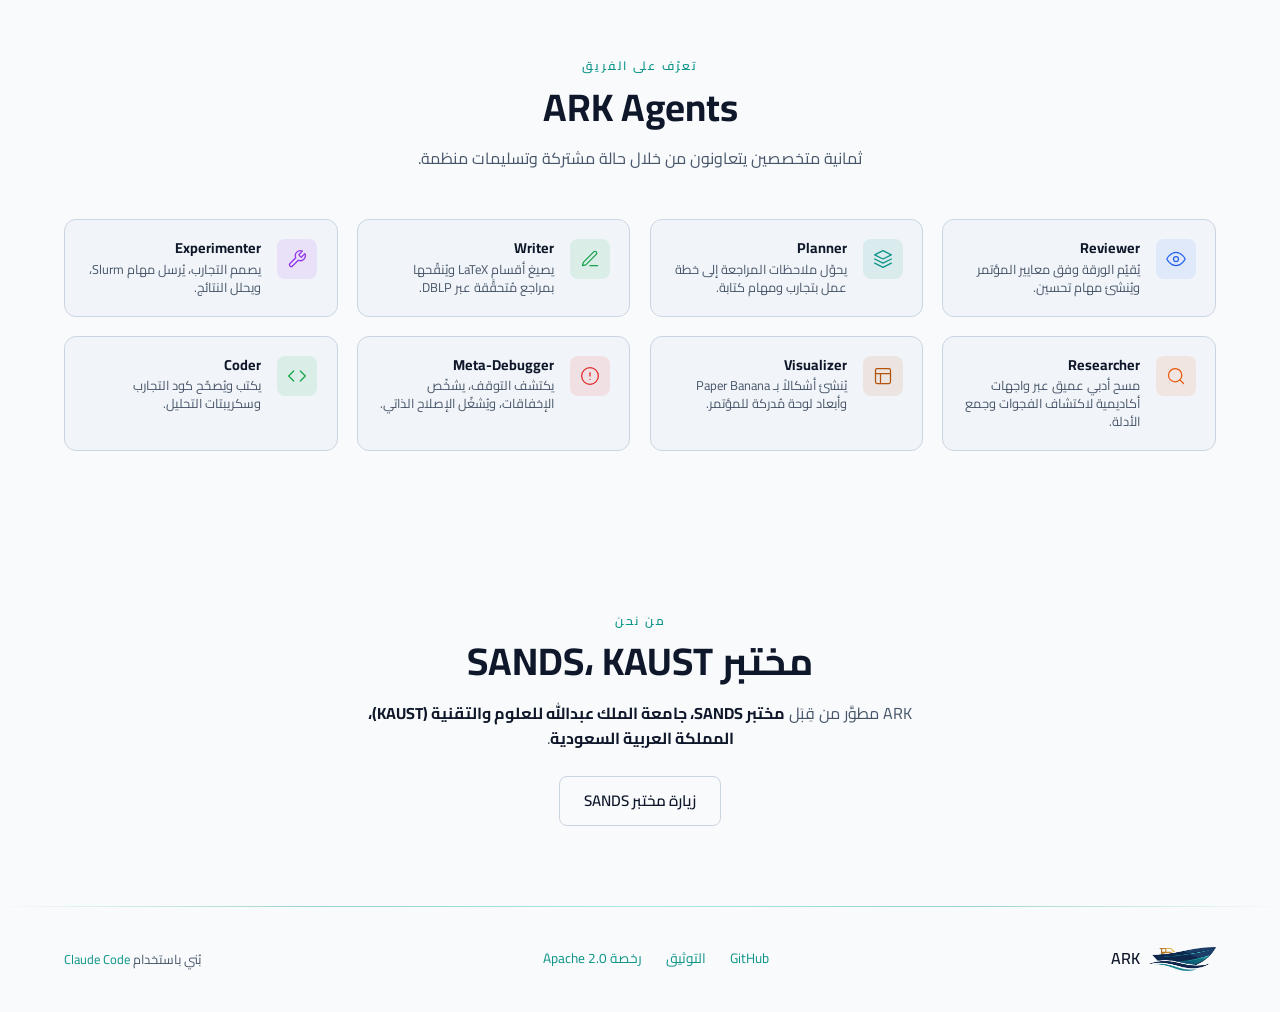
==== commit 90c60c38: "Update tagline to 'Full Automation, Full Control', revert header to 'Other Tools'" ====
--- a/ar/index.html
+++ b/ar/index.html
@@ -87,12 +87,12 @@
   <div class="container">
     <div style="text-align:center">
       <p class="section-label reveal">لماذا ARK</p>
-      <h2 class="section-title reveal">أتمتة العمل الشاق، لا الاتجاه</h2>
+      <h2 class="section-title reveal">أتمتة كاملة، تحكم كامل</h2>
     </div>
 
     <div class="comparison-split reveal">
       <div class="comparison-col comparison-col--other">
-        <div class="comparison-col-header">أدوات البحث الآلي الأخرى</div>
+        <div class="comparison-col-header">أدوات أخرى</div>
         <ul>
           <li><strong>انحراف تلقائي</strong><br>تعمل بلا إشراف؛ لا تصحيح للمسار أثناء التشغيل.</li>
           <li><strong>تنسيق فوضوي</strong><br>تخطيطات مضطربة وأخطاء LaTeX تتطلب إصلاحاً يدوياً.</li>
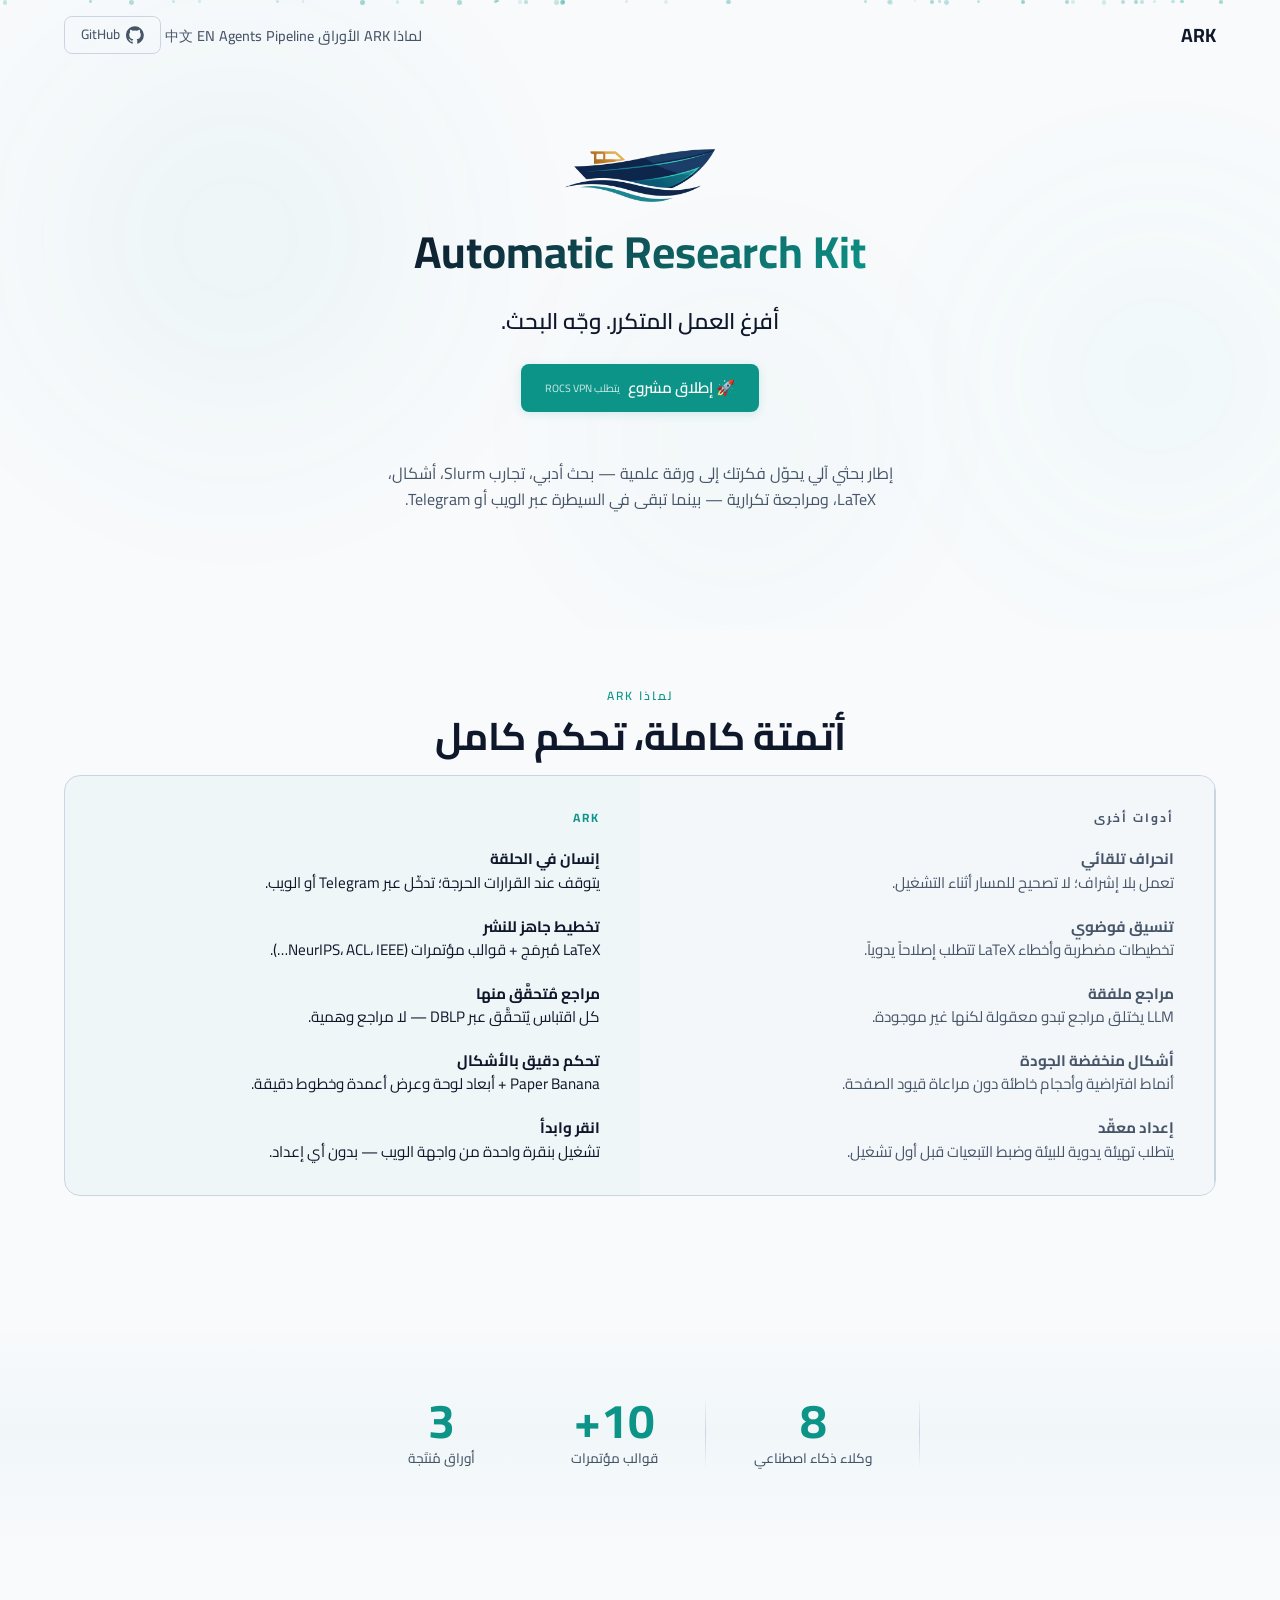
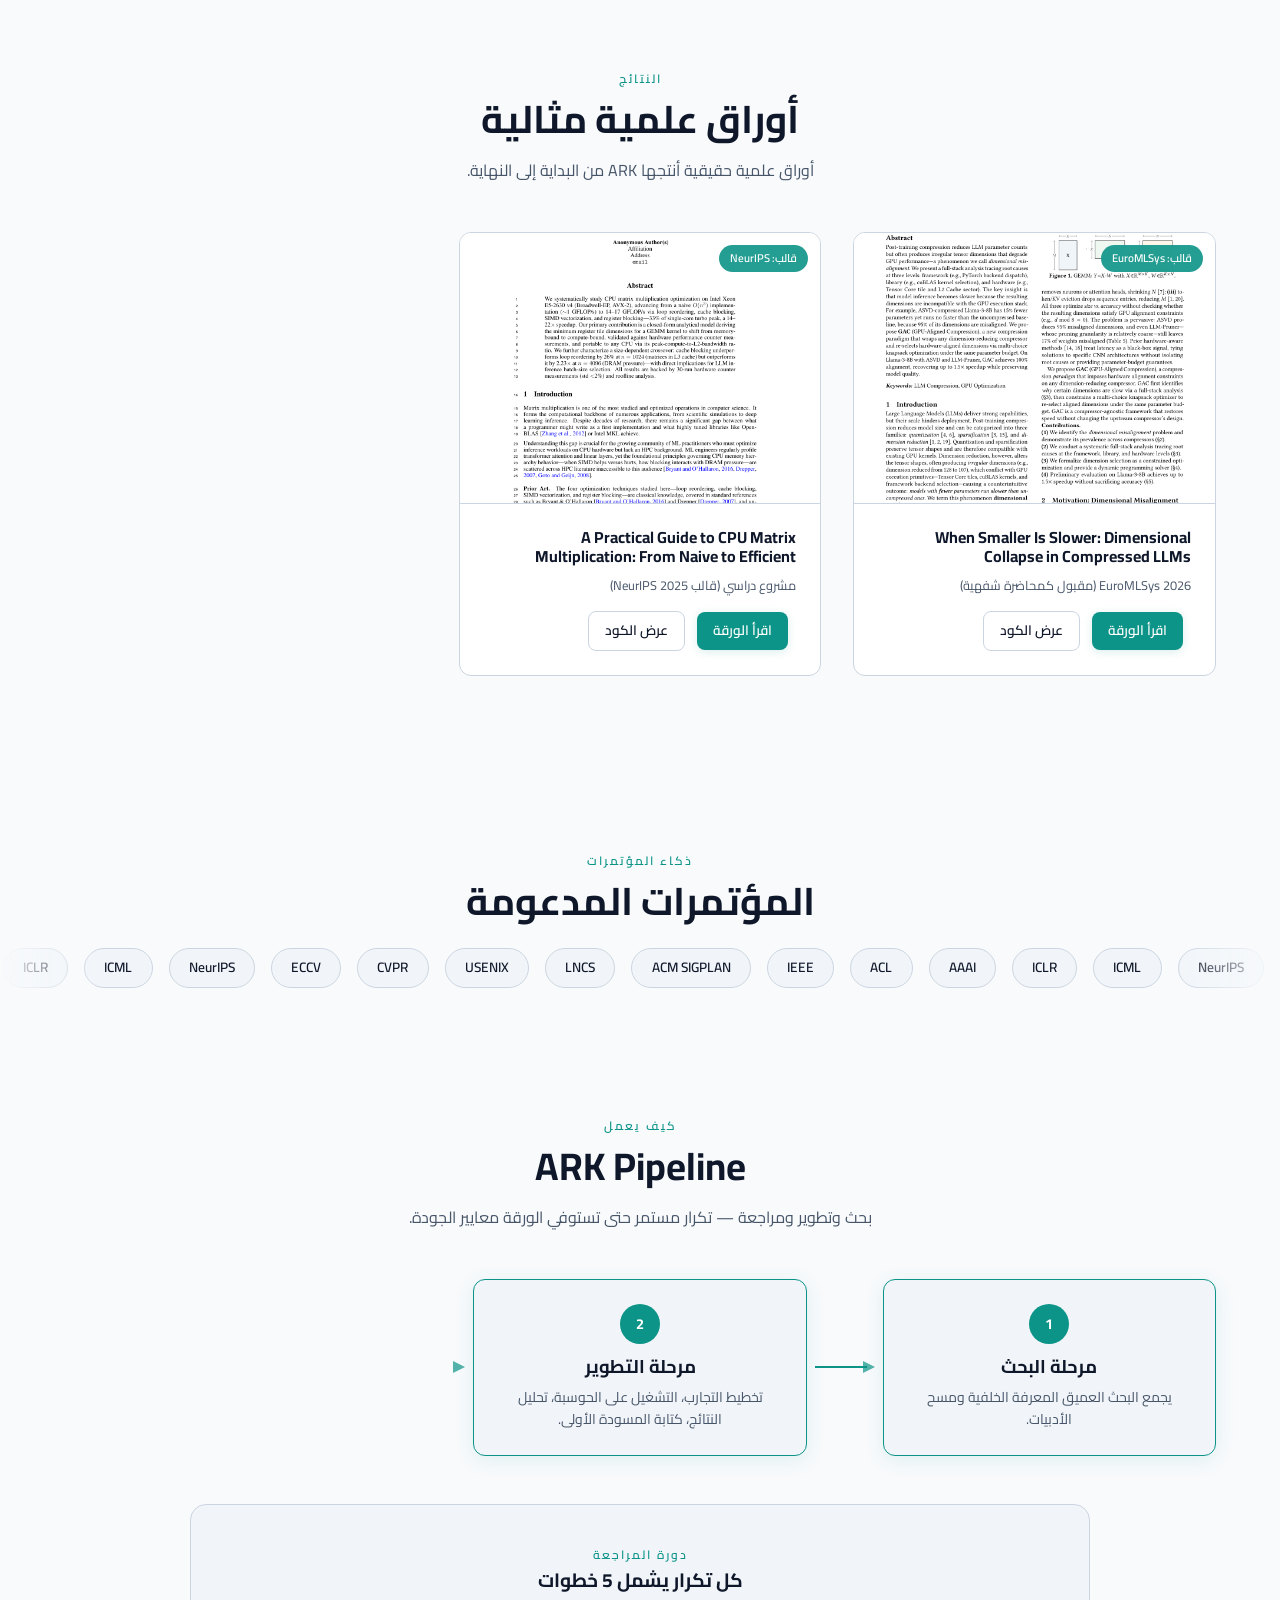
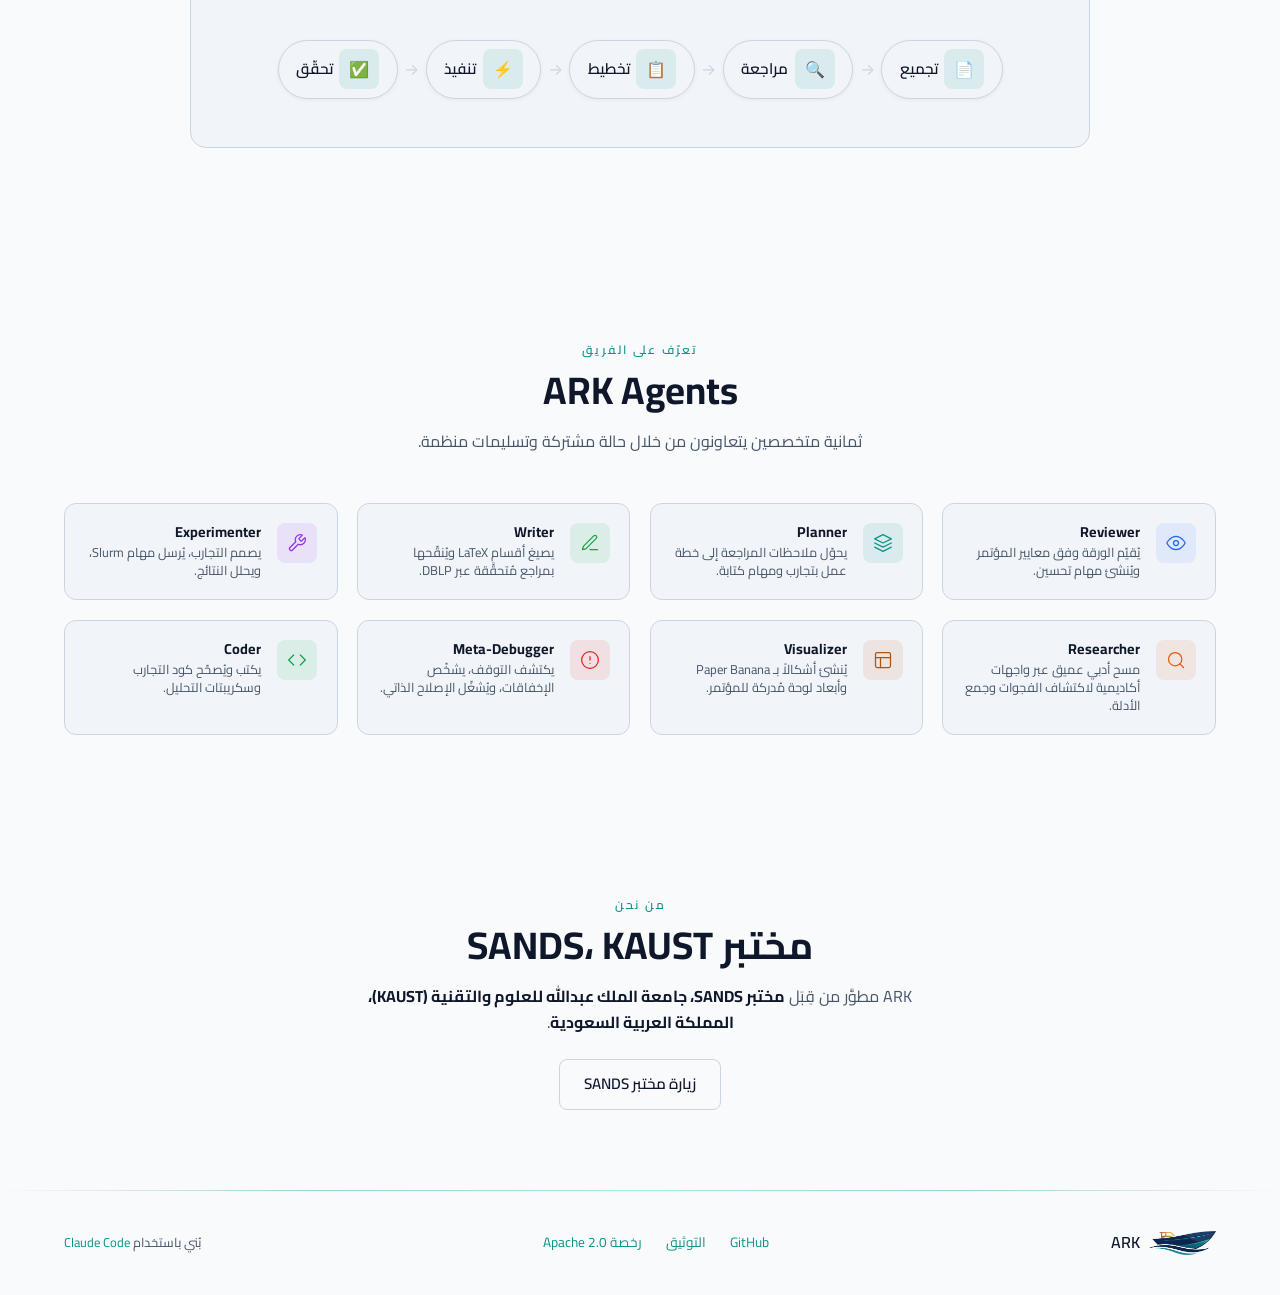
==== commit 36064cb1: "Add visual enhancements: parallax, slide-in comparison, agent glow, stats counters, wave dividers, b" ====
--- a/ar/index.html
+++ b/ar/index.html
@@ -90,7 +90,7 @@
       <h2 class="section-title reveal">أتمتة كاملة، تحكم كامل</h2>
     </div>
 
-    <div class="comparison-split reveal">
+    <div class="comparison-split">
       <div class="comparison-col comparison-col--other">
         <div class="comparison-col-header">أدوات أخرى</div>
         <ul>
@@ -114,6 +114,32 @@
     </div>
   </div>
 </section>
+
+<!-- ===== Stats ===== -->
+<div class="stats-bar" id="statsBar">
+  <div class="container">
+    <div class="stats-grid">
+      <div class="stat-item">
+        <div class="stat-number" data-target="8">0</div>
+        <div class="stat-label">وكلاء ذكاء اصطناعي</div>
+      </div>
+      <div class="stat-item">
+        <div class="stat-number" data-target="10" data-suffix="+">0</div>
+        <div class="stat-label">قوالب مؤتمرات</div>
+      </div>
+      <div class="stat-item">
+        <div class="stat-number" data-target="3">0</div>
+        <div class="stat-label">أوراق مُنتَجة</div>
+      </div>
+    </div>
+  </div>
+</div>
+
+<div class="wave-divider">
+  <svg viewBox="0 0 1200 48" preserveAspectRatio="none">
+    <path d="M0,24 C200,48 400,0 600,24 C800,48 1000,0 1200,24 L1200,48 L0,48 Z" />
+  </svg>
+</div>
 
 <!-- ===== Papers ===== -->
 <section id="papers">
@@ -151,6 +177,12 @@
     </div>
   </div>
 </section>
+
+<div class="wave-divider wave-divider--flip">
+  <svg viewBox="0 0 1200 48" preserveAspectRatio="none">
+    <path d="M0,24 C200,48 400,0 600,24 C800,48 1000,0 1200,24 L1200,48 L0,48 Z" />
+  </svg>
+</div>
 
 <!-- ===== Venues ===== -->
 <section class="venues" id="venues">
--- a/css/style.css
+++ b/css/style.css
@@ -98,7 +98,17 @@
 .nav-brand { display: flex; align-items: center; gap: .5rem; font-weight: 700; font-size: 1.2rem; color: var(--text-primary); }
 .nav-brand img { height: 32px; width: auto; }
 .nav-links { display: flex; align-items: center; gap: 2rem; }
-.nav-links a { color: var(--text-muted); font-size: .9rem; font-weight: 500; transition: color .2s; }
+.nav-links a {
+  color: var(--text-muted); font-size: .9rem; font-weight: 500; transition: color .2s;
+  position: relative;
+}
+.nav-links a:not(.gh-link):not(.lang-toggle)::after {
+  content: '';
+  position: absolute; bottom: -2px; left: 0; width: 0; height: 2px;
+  background: var(--teal);
+  transition: width .3s ease;
+}
+.nav-links a:not(.gh-link):not(.lang-toggle):hover::after { width: 100%; }
 .nav-links a:hover { color: var(--text-primary); }
 .nav-links .gh-link {
   display: inline-flex; align-items: center; gap: .4rem;
@@ -188,7 +198,7 @@
   100% { opacity: 0; transform: translateY(-20vh) scale(0); }
 }
 
-.hero .container { position: relative; z-index: 1; display: flex; flex-direction: column; align-items: center; text-align: center; }
+.hero .container { position: relative; z-index: 1; display: flex; flex-direction: column; align-items: center; text-align: center; will-change: transform; }
 .hero-content { display: flex; flex-direction: column; gap: 1.5rem; align-items: center; }
 
 /* Staggered entrance */
@@ -264,10 +274,32 @@
 .btn-primary {
   background: var(--teal); color: #fff;
   box-shadow: 0 2px 10px rgba(13, 148, 136, .15);
+  position: relative; overflow: hidden;
+}
+.btn-primary::after {
+  content: '';
+  position: absolute; top: 0; left: -100%; width: 60%; height: 100%;
+  background: linear-gradient(90deg, transparent, rgba(255,255,255,.25), transparent);
+  transition: none;
+}
+.btn-primary:hover::after {
+  animation: btnShimmer .6s ease forwards;
+}
+@keyframes btnShimmer {
+  to { left: 120%; }
 }
 .btn-primary:hover {
   background: var(--teal-dark);
   box-shadow: 0 6px 24px rgba(13, 148, 136, .3);
+}
+/* Hero CTA shimmer loop */
+.hero-cta .btn-primary::after {
+  animation: btnShimmerLoop 3s ease-in-out infinite;
+}
+@keyframes btnShimmerLoop {
+  0%, 100% { left: -100%; }
+  40% { left: 120%; }
+  41%, 99% { left: -100%; }
 }
 .btn-outline { border: 1px solid var(--border); color: var(--text-primary); }
 .btn-outline:hover { border-color: var(--teal); color: var(--teal); }
@@ -544,7 +576,7 @@
   padding: 1.2rem; display: flex; align-items: flex-start; gap: 1rem;
   transition: transform .25s, border-color .25s, box-shadow .25s;
 }
-.agent-card:hover { transform: translateY(-3px); border-color: #94a3b8; box-shadow: 0 8px 24px rgba(0,0,0,.05); }
+.agent-card:hover { transform: translateY(-3px); }
 .agent-icon {
   width: 40px; height: 40px; min-width: 40px; border-radius: var(--radius-sm);
   display: flex; align-items: center; justify-content: center;
@@ -555,27 +587,49 @@
 .agent-info h3 { font-size: .9rem; margin-bottom: .25rem; }
 .agent-info p { font-size: .8rem; line-height: 1.4; }
 
-/* Agent colours */
+/* Agent colours + hover glow */
 .agent-reviewer .agent-icon { background: rgba(59, 130, 246, .1); }
 .agent-reviewer svg { stroke: #2563eb; }
+.agent-reviewer:hover { border-color: rgba(59, 130, 246, .4); box-shadow: 0 8px 24px rgba(59, 130, 246, .12); }
 .agent-planner .agent-icon { background: rgba(13, 148, 136, .1); }
 .agent-planner svg { stroke: #0d9488; }
+.agent-planner:hover { border-color: rgba(13, 148, 136, .4); box-shadow: 0 8px 24px rgba(13, 148, 136, .12); }
 .agent-writer .agent-icon { background: rgba(22, 163, 74, .1); }
 .agent-writer svg { stroke: #16a34a; }
+.agent-writer:hover { border-color: rgba(22, 163, 74, .4); box-shadow: 0 8px 24px rgba(22, 163, 74, .12); }
 .agent-experimenter .agent-icon { background: rgba(147, 51, 234, .1); }
 .agent-experimenter svg { stroke: #9333ea; }
+.agent-experimenter:hover { border-color: rgba(147, 51, 234, .4); box-shadow: 0 8px 24px rgba(147, 51, 234, .12); }
 .agent-researcher .agent-icon { background: rgba(234, 88, 12, .1); }
 .agent-researcher svg { stroke: #ea580c; }
+.agent-researcher:hover { border-color: rgba(234, 88, 12, .4); box-shadow: 0 8px 24px rgba(234, 88, 12, .12); }
 .agent-visualizer .agent-icon { background: rgba(180, 83, 9, .1); }
 .agent-visualizer svg { stroke: #b45309; }
+.agent-visualizer:hover { border-color: rgba(180, 83, 9, .4); box-shadow: 0 8px 24px rgba(180, 83, 9, .12); }
 .agent-debugger .agent-icon { background: rgba(220, 38, 38, .1); }
 .agent-debugger svg { stroke: #dc2626; }
+.agent-debugger:hover { border-color: rgba(220, 38, 38, .4); box-shadow: 0 8px 24px rgba(220, 38, 38, .12); }
 .agent-coder .agent-icon { background: rgba(22, 163, 74, .1); }
 .agent-coder svg { stroke: #16a34a; }
+.agent-coder:hover { border-color: rgba(22, 163, 74, .4); box-shadow: 0 8px 24px rgba(22, 163, 74, .12); }
+
+/* Agent icon pulse */
+@keyframes iconPulse {
+  0%, 100% { transform: scale(1); }
+  50% { transform: scale(1.08); }
+}
+.agent-icon { animation: iconPulse 3s ease-in-out infinite; }
+.agent-card:nth-child(2) .agent-icon { animation-delay: .4s; }
+.agent-card:nth-child(3) .agent-icon { animation-delay: .8s; }
+.agent-card:nth-child(4) .agent-icon { animation-delay: 1.2s; }
+.agent-card:nth-child(5) .agent-icon { animation-delay: 1.6s; }
+.agent-card:nth-child(6) .agent-icon { animation-delay: 2s; }
+.agent-card:nth-child(7) .agent-icon { animation-delay: 2.4s; }
+.agent-card:nth-child(8) .agent-icon { animation-delay: 2.8s; }
 
 /* ===== Papers ===== */
 .papers-grid {
-  display: grid; grid-template-columns: repeat(2, minmax(0, 400px)); gap: 2rem; justify-content: center;
+  display: grid; grid-template-columns: repeat(3, 1fr); gap: 2rem;
 }
 .paper-card {
   background: #fff; border: 1px solid var(--border); border-radius: var(--radius);
@@ -955,8 +1009,18 @@
 .comparison-col--other {
   background: rgba(241, 245, 249, .5);
   border-right: 1px solid var(--border);
-}
-.comparison-col--ark { background: rgba(13, 148, 136, .04); }
+  opacity: 0; transform: translateX(-40px);
+  transition: opacity .6s ease, transform .6s ease;
+}
+.comparison-col--ark {
+  background: rgba(13, 148, 136, .04);
+  opacity: 0; transform: translateX(40px);
+  transition: opacity .6s ease .15s, transform .6s ease .15s;
+}
+.comparison-split.visible .comparison-col--other,
+.comparison-split.visible .comparison-col--ark {
+  opacity: 1; transform: translateX(0);
+}
 .comparison-col-header {
   font-size: .75rem; font-weight: 700; letter-spacing: 2px;
   text-transform: uppercase; margin-bottom: 1.25rem;
@@ -964,13 +1028,35 @@
 .comparison-col--other .comparison-col-header { color: var(--text-muted); }
 .comparison-col--ark .comparison-col-header { color: var(--teal); }
 .comparison-col ul { display: flex; flex-direction: column; gap: 1.25rem; }
-.comparison-col li { font-size: .95rem; line-height: 1.55; }
+.comparison-col li {
+  font-size: .95rem; line-height: 1.55;
+  opacity: 0; transform: translateY(12px);
+  transition: opacity .4s ease, transform .4s ease;
+}
+.comparison-split.visible .comparison-col li { opacity: 1; transform: translateY(0); }
+.comparison-split.visible .comparison-col li:nth-child(1) { transition-delay: .3s; }
+.comparison-split.visible .comparison-col li:nth-child(2) { transition-delay: .4s; }
+.comparison-split.visible .comparison-col li:nth-child(3) { transition-delay: .5s; }
+.comparison-split.visible .comparison-col li:nth-child(4) { transition-delay: .6s; }
+.comparison-split.visible .comparison-col li:nth-child(5) { transition-delay: .7s; }
 .comparison-col--other li { color: var(--text-muted); }
 .comparison-col--ark li { color: var(--text-primary); }
 
 .contribution-cards {
   display: grid; grid-template-columns: repeat(3, 1fr); gap: 1.5rem;
 }
+
+/* ===== Section Wave Dividers ===== */
+.wave-divider {
+  width: 100%; overflow: hidden; line-height: 0;
+  margin-top: -1px;
+}
+.wave-divider svg {
+  display: block; width: 100%; height: 48px;
+}
+.wave-divider svg path { fill: var(--bg); }
+.wave-divider--teal svg path { fill: rgba(13, 148, 136, .03); }
+.wave-divider--flip { transform: scaleY(-1); margin-top: 0; margin-bottom: -1px; }
 
 /* ===== Footer ===== */
 .footer {
@@ -1028,6 +1114,11 @@
   .phase-card { opacity: 1; transform: none; }
   .roadmap-item { opacity: 1; transform: none; }
   .roadmap-item .roadmap-tag { opacity: 1; transform: none; }
+  .comparison-col--other, .comparison-col--ark { opacity: 1; transform: none; }
+  .comparison-col li { opacity: 1; transform: none; }
+  .agent-icon { animation: none; }
+  .btn-primary::after { animation: none; display: none; }
+  .hero-cta .btn-primary::after { animation: none; display: none; }
 }
 
 /* ===== Responsive ===== */
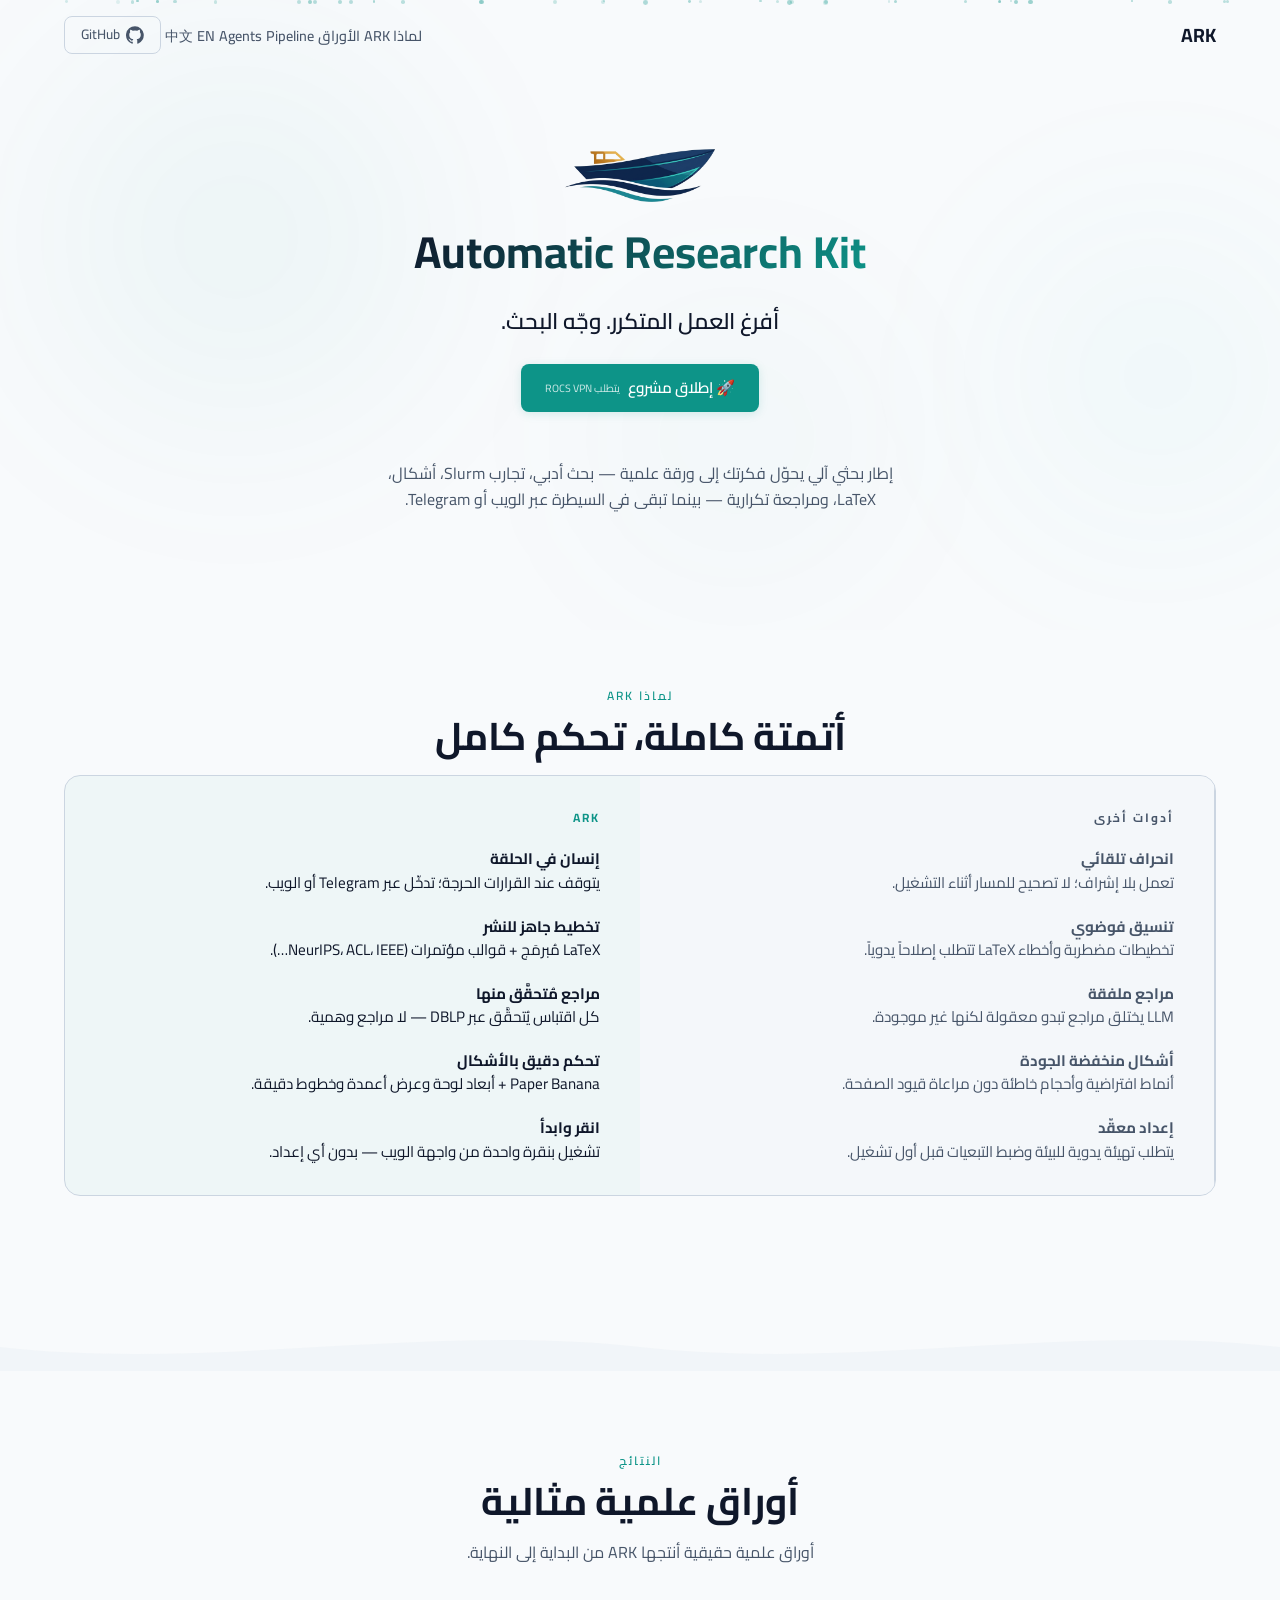
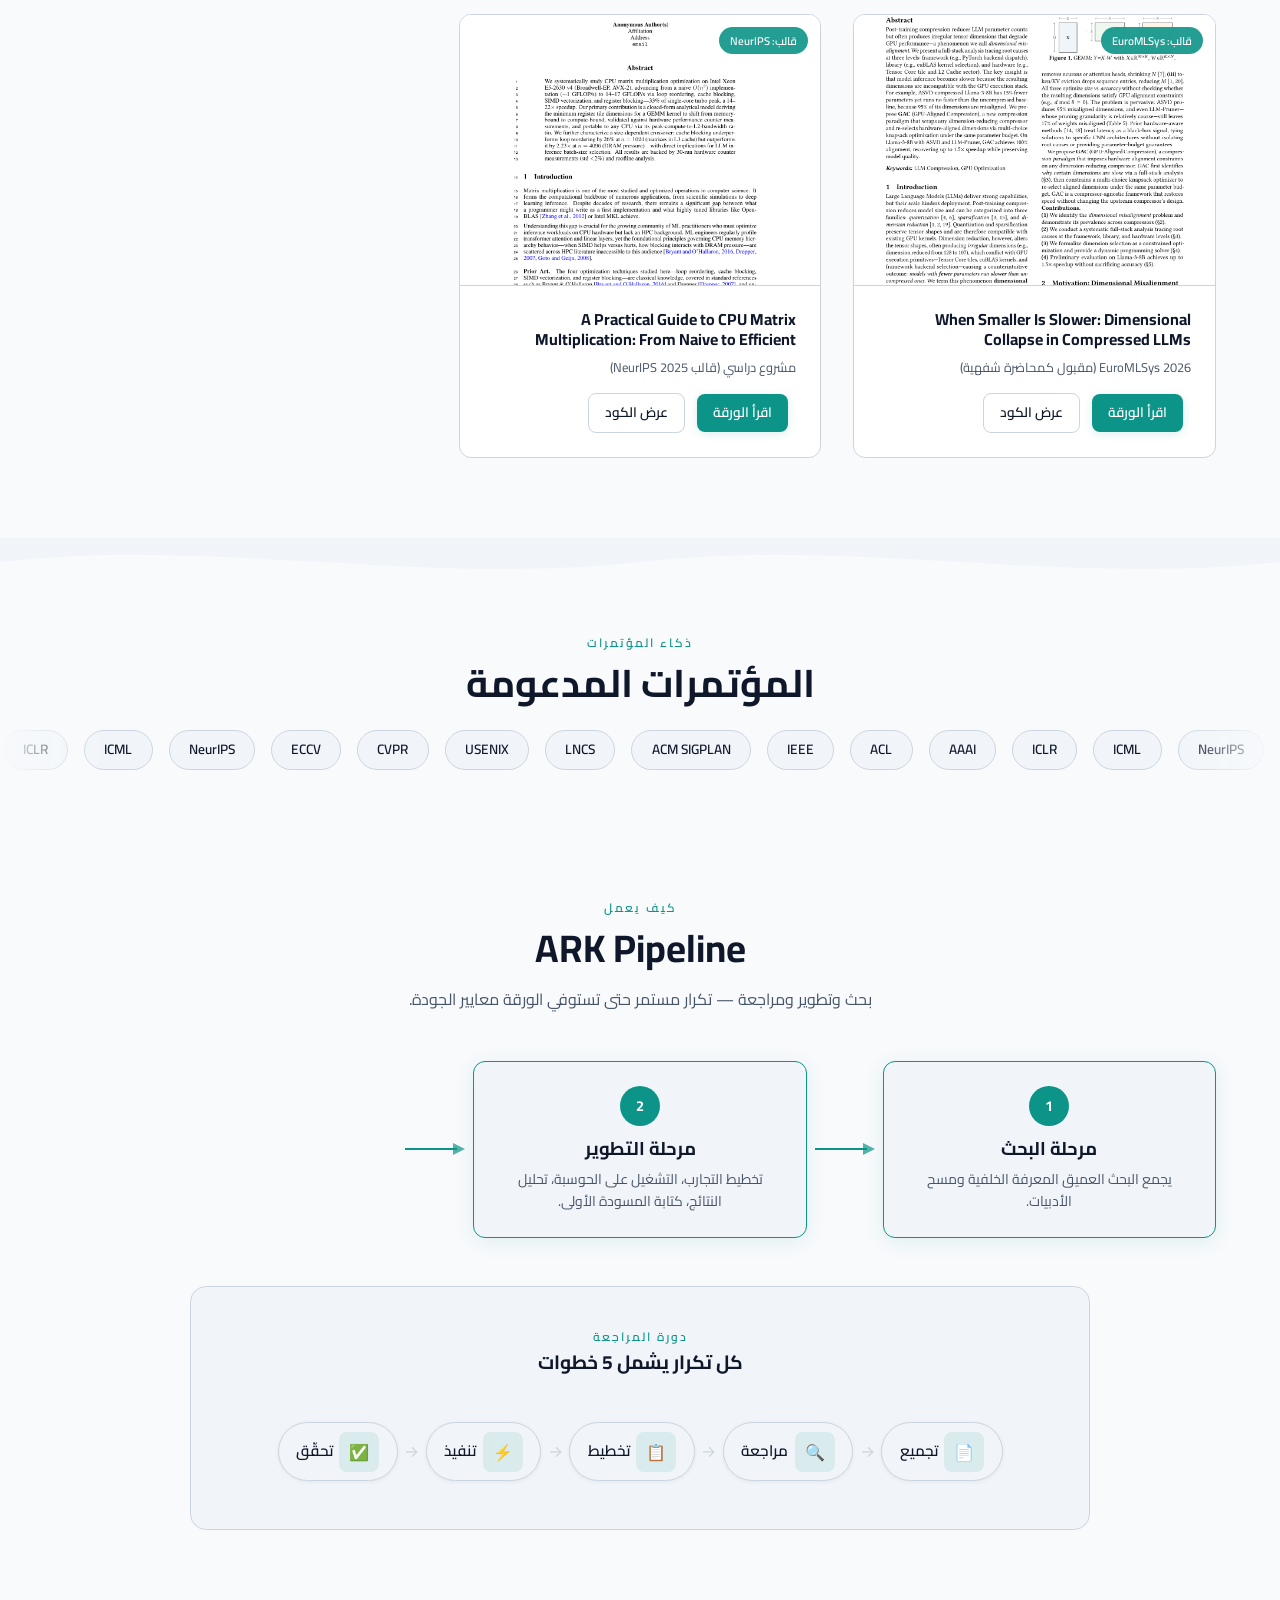
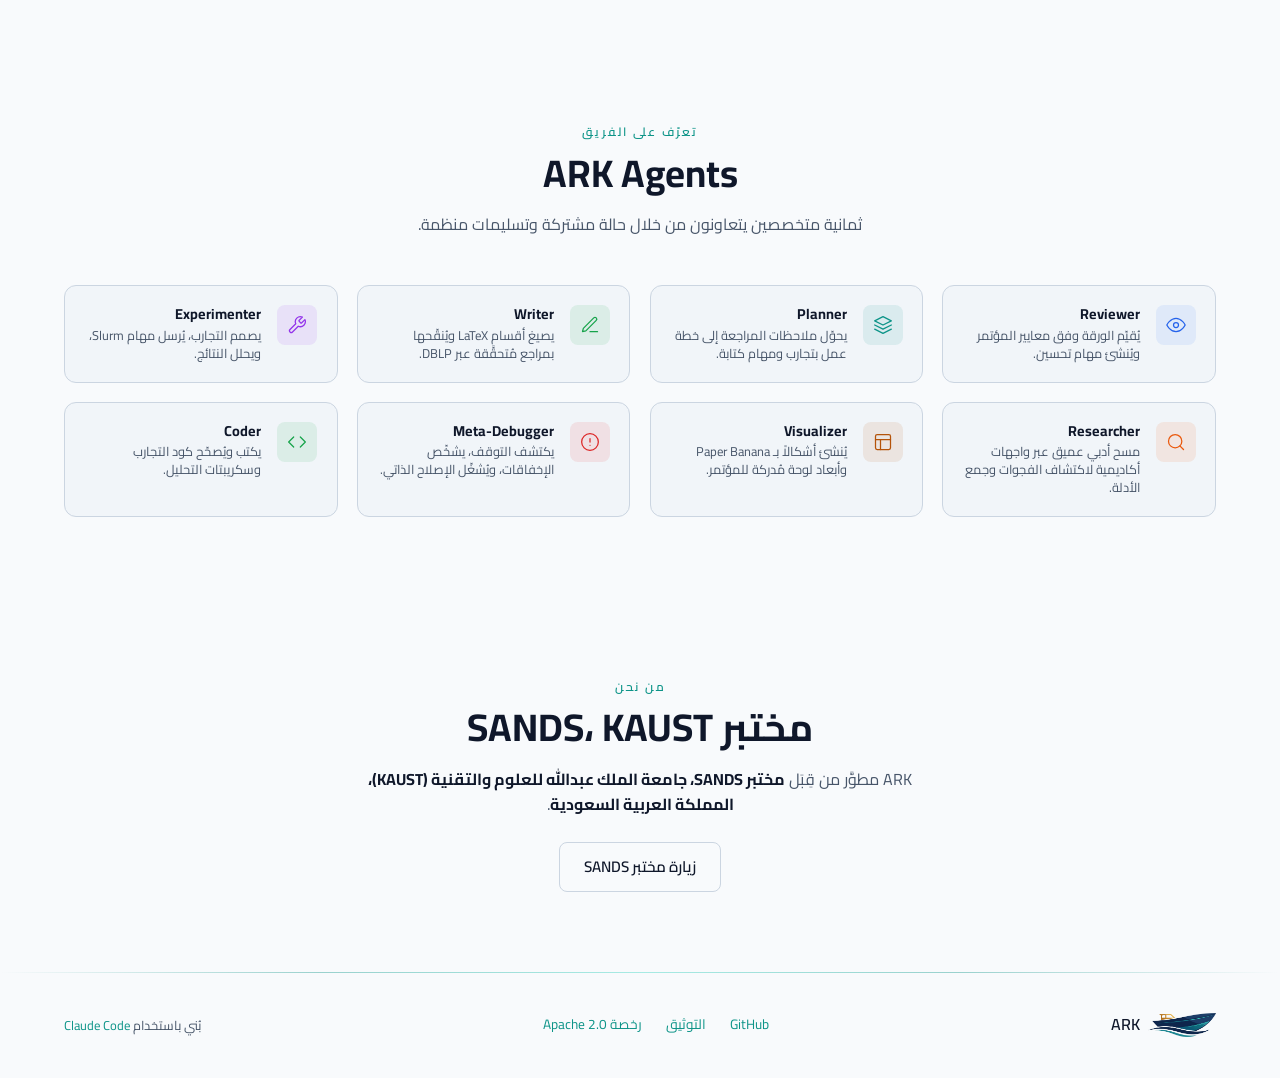
==== commit 61b81a93: "Remove stats section, lighten wave divider color" ====
--- a/ar/index.html
+++ b/ar/index.html
@@ -115,26 +115,6 @@
   </div>
 </section>
 
-<!-- ===== Stats ===== -->
-<div class="stats-bar" id="statsBar">
-  <div class="container">
-    <div class="stats-grid">
-      <div class="stat-item">
-        <div class="stat-number" data-target="8">0</div>
-        <div class="stat-label">وكلاء ذكاء اصطناعي</div>
-      </div>
-      <div class="stat-item">
-        <div class="stat-number" data-target="10" data-suffix="+">0</div>
-        <div class="stat-label">قوالب مؤتمرات</div>
-      </div>
-      <div class="stat-item">
-        <div class="stat-number" data-target="3">0</div>
-        <div class="stat-label">أوراق مُنتَجة</div>
-      </div>
-    </div>
-  </div>
-</div>
-
 <div class="wave-divider">
   <svg viewBox="0 0 1200 48" preserveAspectRatio="none">
     <path d="M0,24 C200,48 400,0 600,24 C800,48 1000,0 1200,24 L1200,48 L0,48 Z" />
--- a/css/style.css
+++ b/css/style.css
@@ -1054,8 +1054,7 @@
 .wave-divider svg {
   display: block; width: 100%; height: 48px;
 }
-.wave-divider svg path { fill: var(--bg); }
-.wave-divider--teal svg path { fill: rgba(13, 148, 136, .03); }
+.wave-divider svg path { fill: rgba(203, 213, 225, .15); }
 .wave-divider--flip { transform: scaleY(-1); margin-top: 0; margin-bottom: -1px; }
 
 /* ===== Footer ===== */
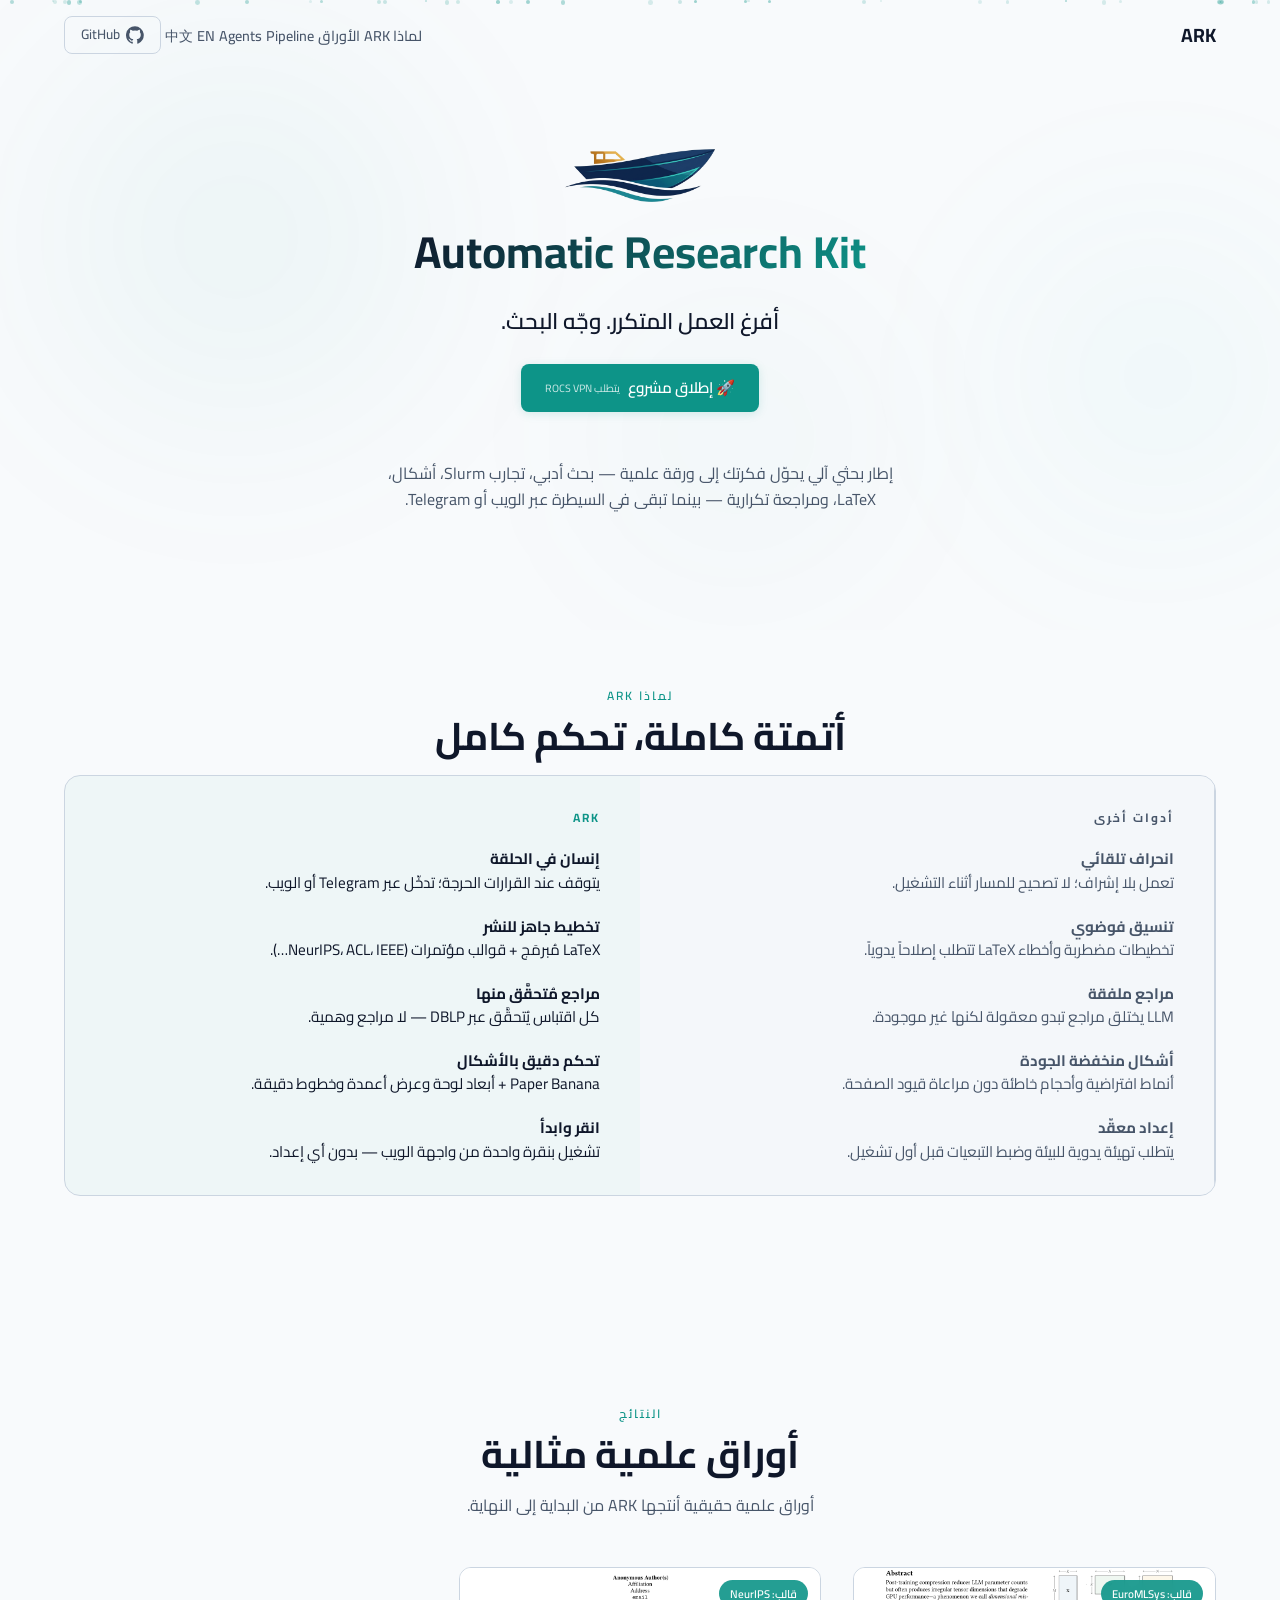
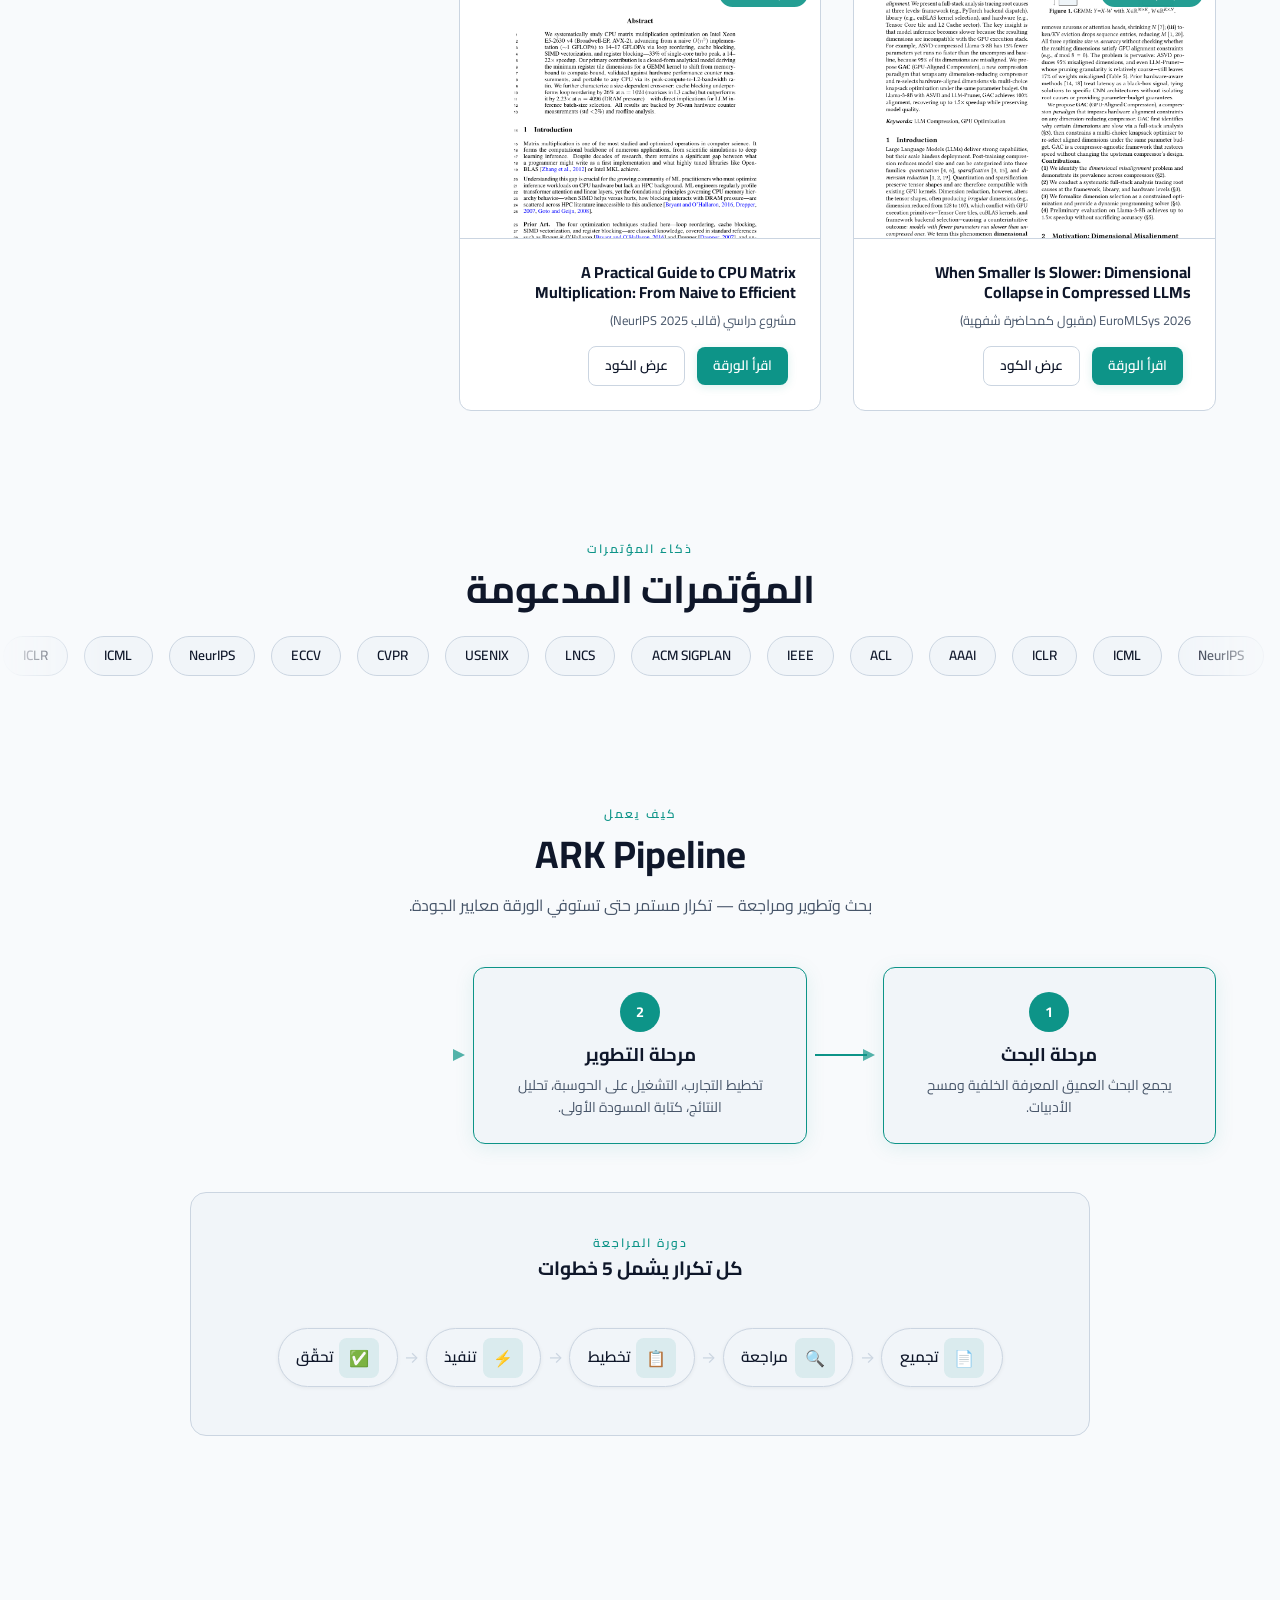
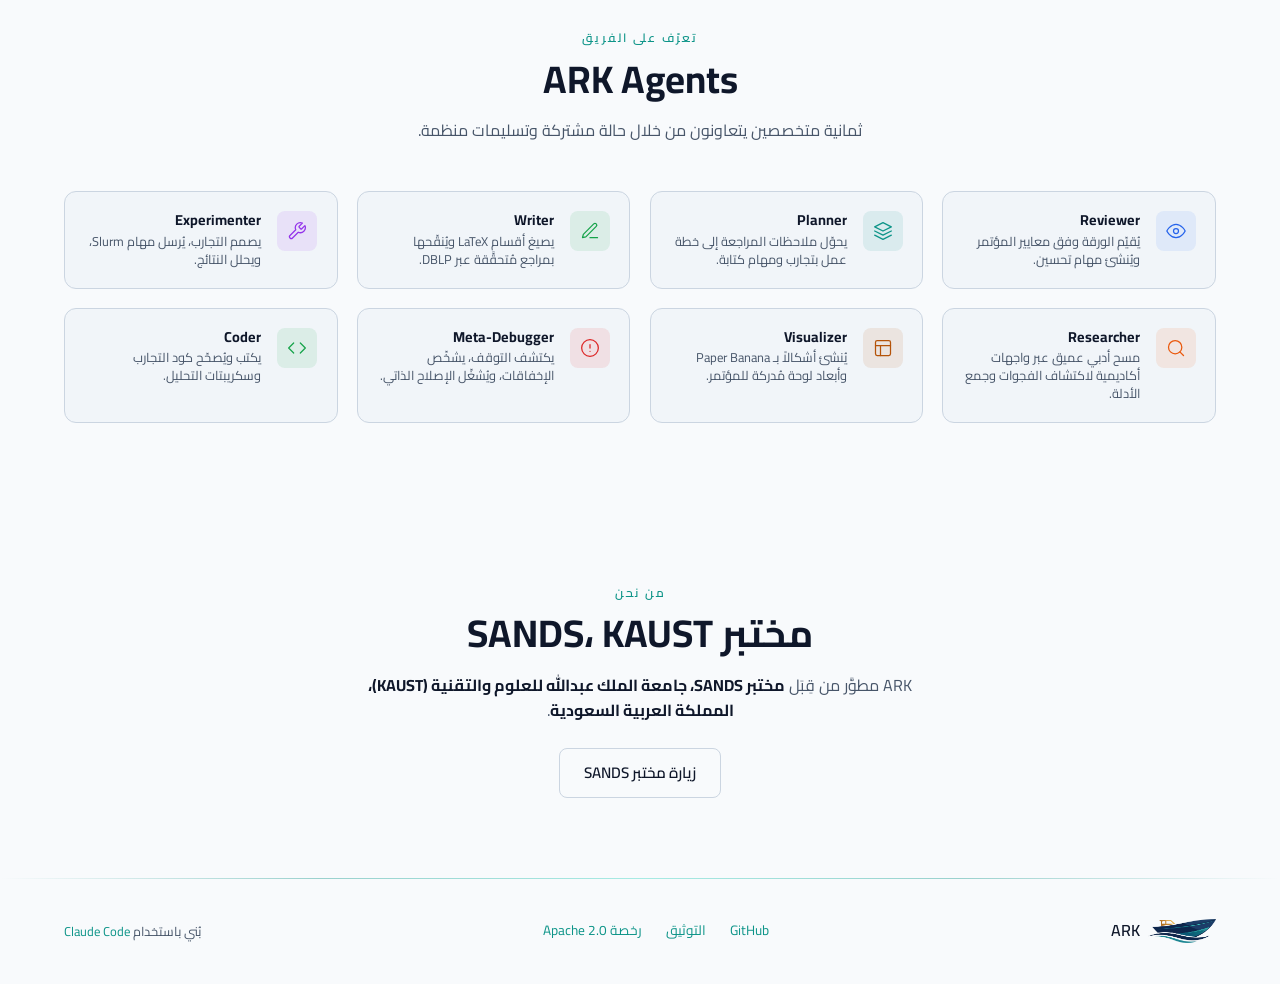
==== commit ead7ca47: "Remove wave dividers" ====
--- a/ar/index.html
+++ b/ar/index.html
@@ -115,11 +115,6 @@
   </div>
 </section>
 
-<div class="wave-divider">
-  <svg viewBox="0 0 1200 48" preserveAspectRatio="none">
-    <path d="M0,24 C200,48 400,0 600,24 C800,48 1000,0 1200,24 L1200,48 L0,48 Z" />
-  </svg>
-</div>
 
 <!-- ===== Papers ===== -->
 <section id="papers">
@@ -158,11 +153,6 @@
   </div>
 </section>
 
-<div class="wave-divider wave-divider--flip">
-  <svg viewBox="0 0 1200 48" preserveAspectRatio="none">
-    <path d="M0,24 C200,48 400,0 600,24 C800,48 1000,0 1200,24 L1200,48 L0,48 Z" />
-  </svg>
-</div>
 
 <!-- ===== Venues ===== -->
 <section class="venues" id="venues">
--- a/css/style.css
+++ b/css/style.css
@@ -1054,7 +1054,7 @@
 .wave-divider svg {
   display: block; width: 100%; height: 48px;
 }
-.wave-divider svg path { fill: rgba(203, 213, 225, .15); }
+.wave-divider svg path { fill: rgba(203, 213, 225, .06); }
 .wave-divider--flip { transform: scaleY(-1); margin-top: 0; margin-bottom: -1px; }
 
 /* ===== Footer ===== */
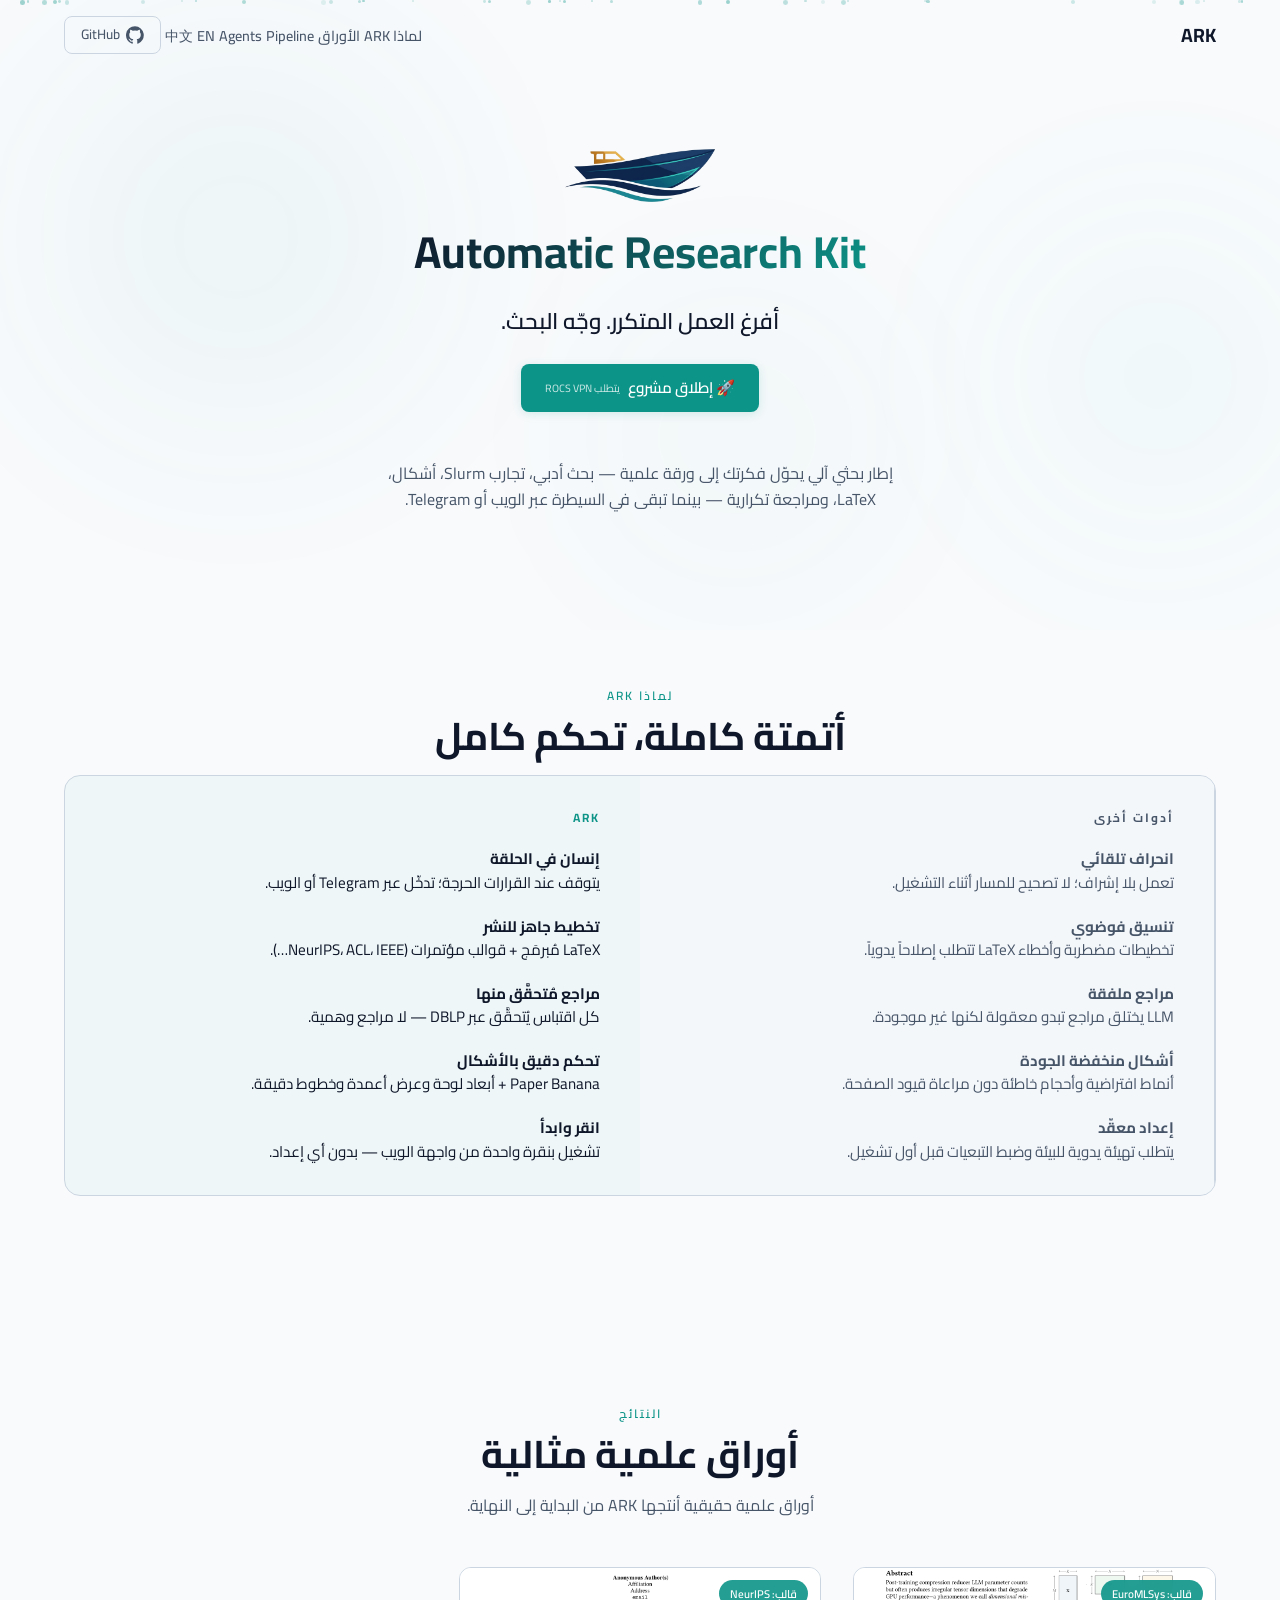
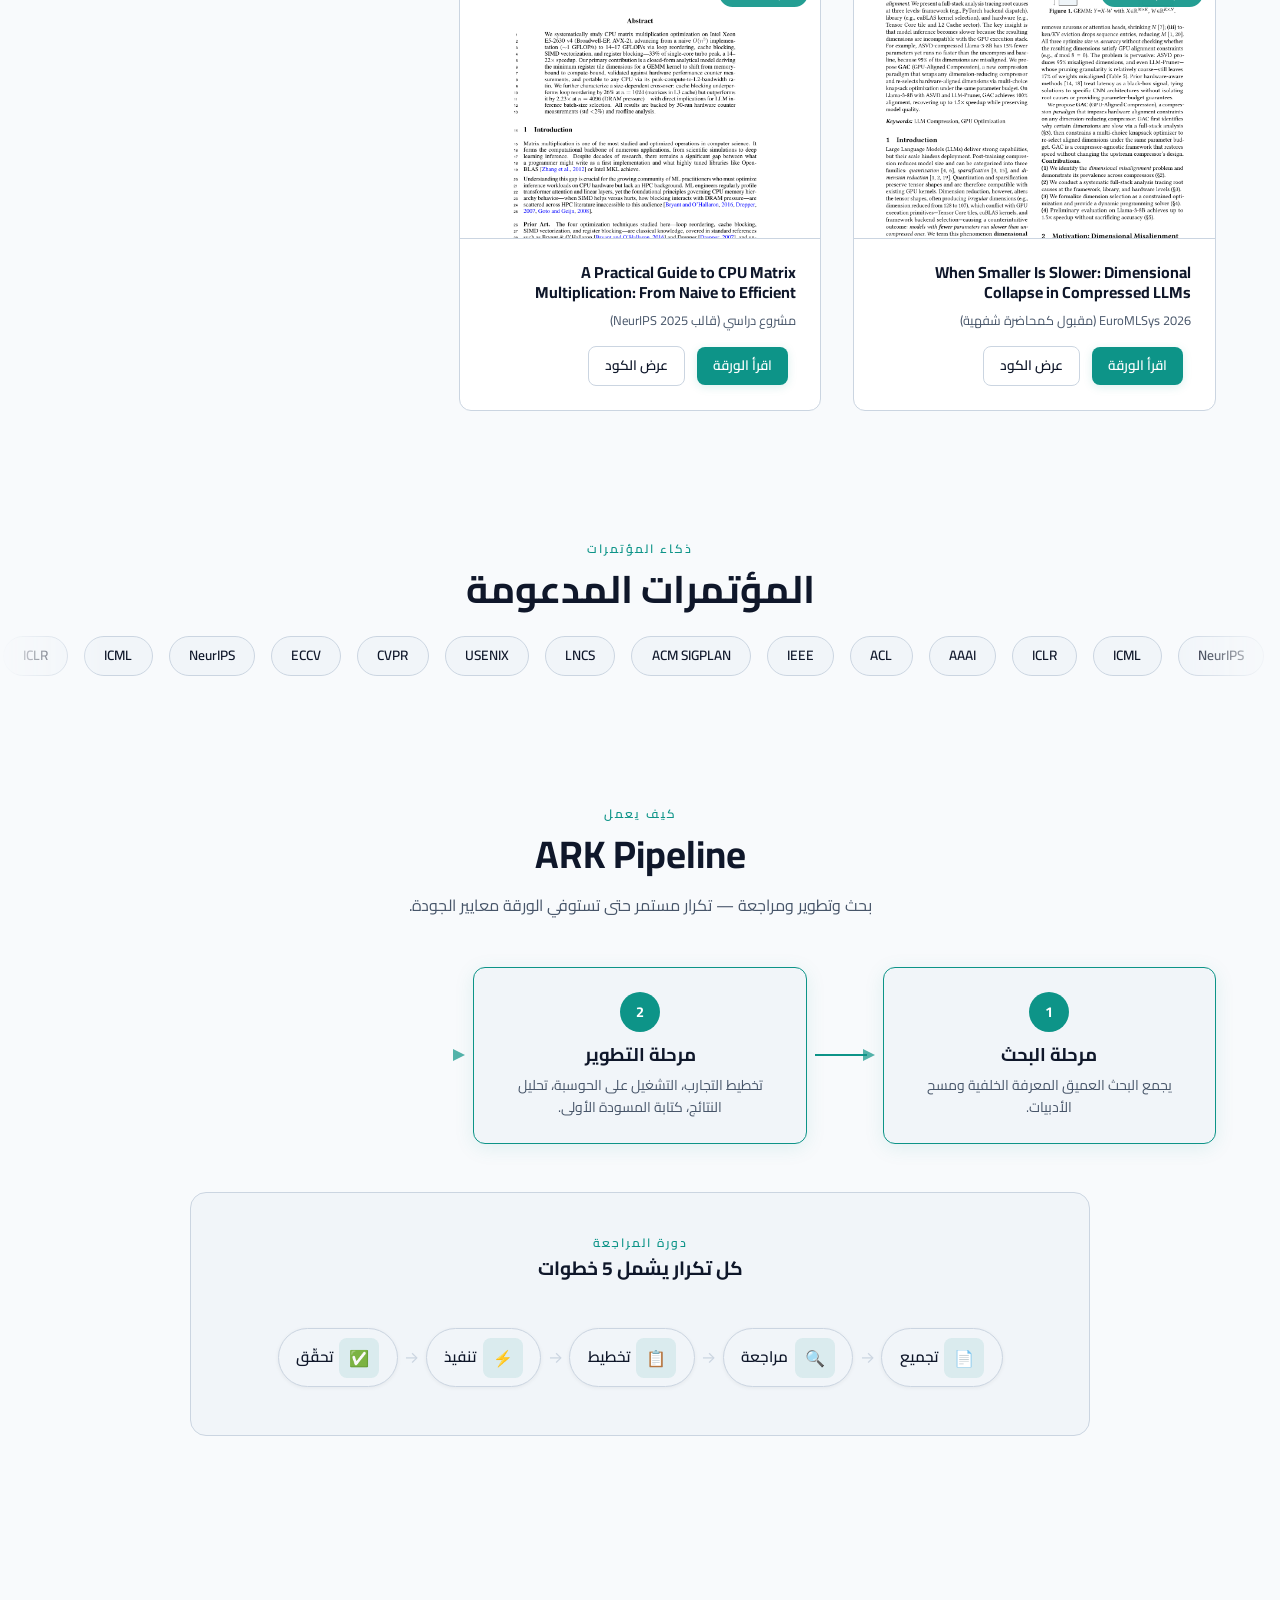
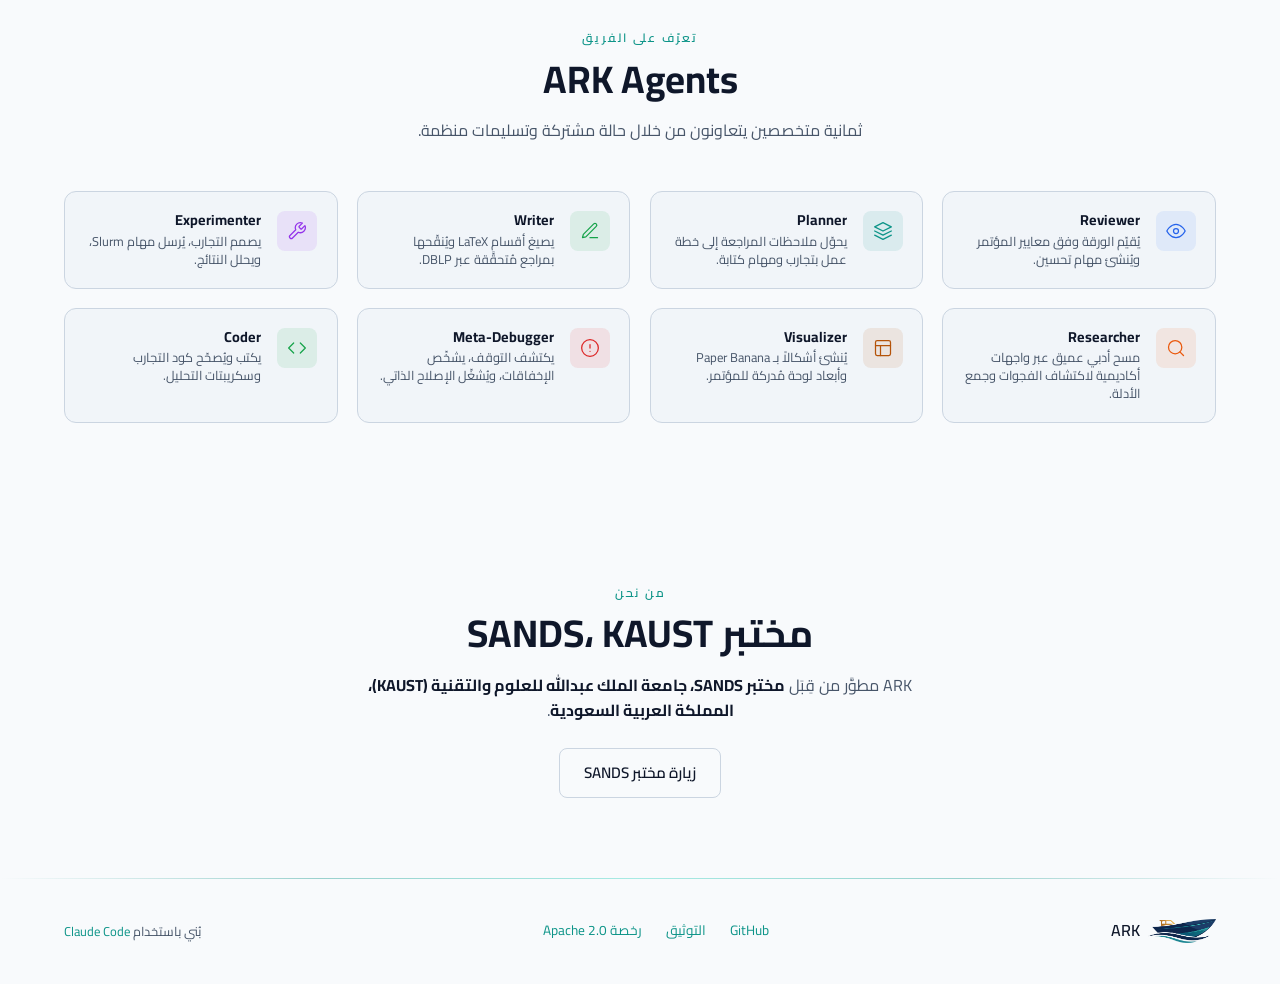
==== commit 62d17757: "Update ARK URLs to prod port 9527, add dev OAuth callback page" ====
--- a/ar/index.html
+++ b/ar/index.html
@@ -71,7 +71,7 @@
       <p class="hero-accent">أفرغ العمل المتكرر. وجّه البحث.</p>
       <div class="hero-cta">
         <div class="hero-cta-row">
-          <a href="http://mcmgt01:8425" target="_blank" rel="noopener" class="btn btn-primary">
+          <a href="http://mcmgt01:9527" target="_blank" rel="noopener" class="btn btn-primary">
             🚀 إطلاق مشروع
             <span style="display:block;font-size:.7em;font-weight:400;opacity:.8;margin-top:2px">يتطلب ROCS VPN</span>
           </a>
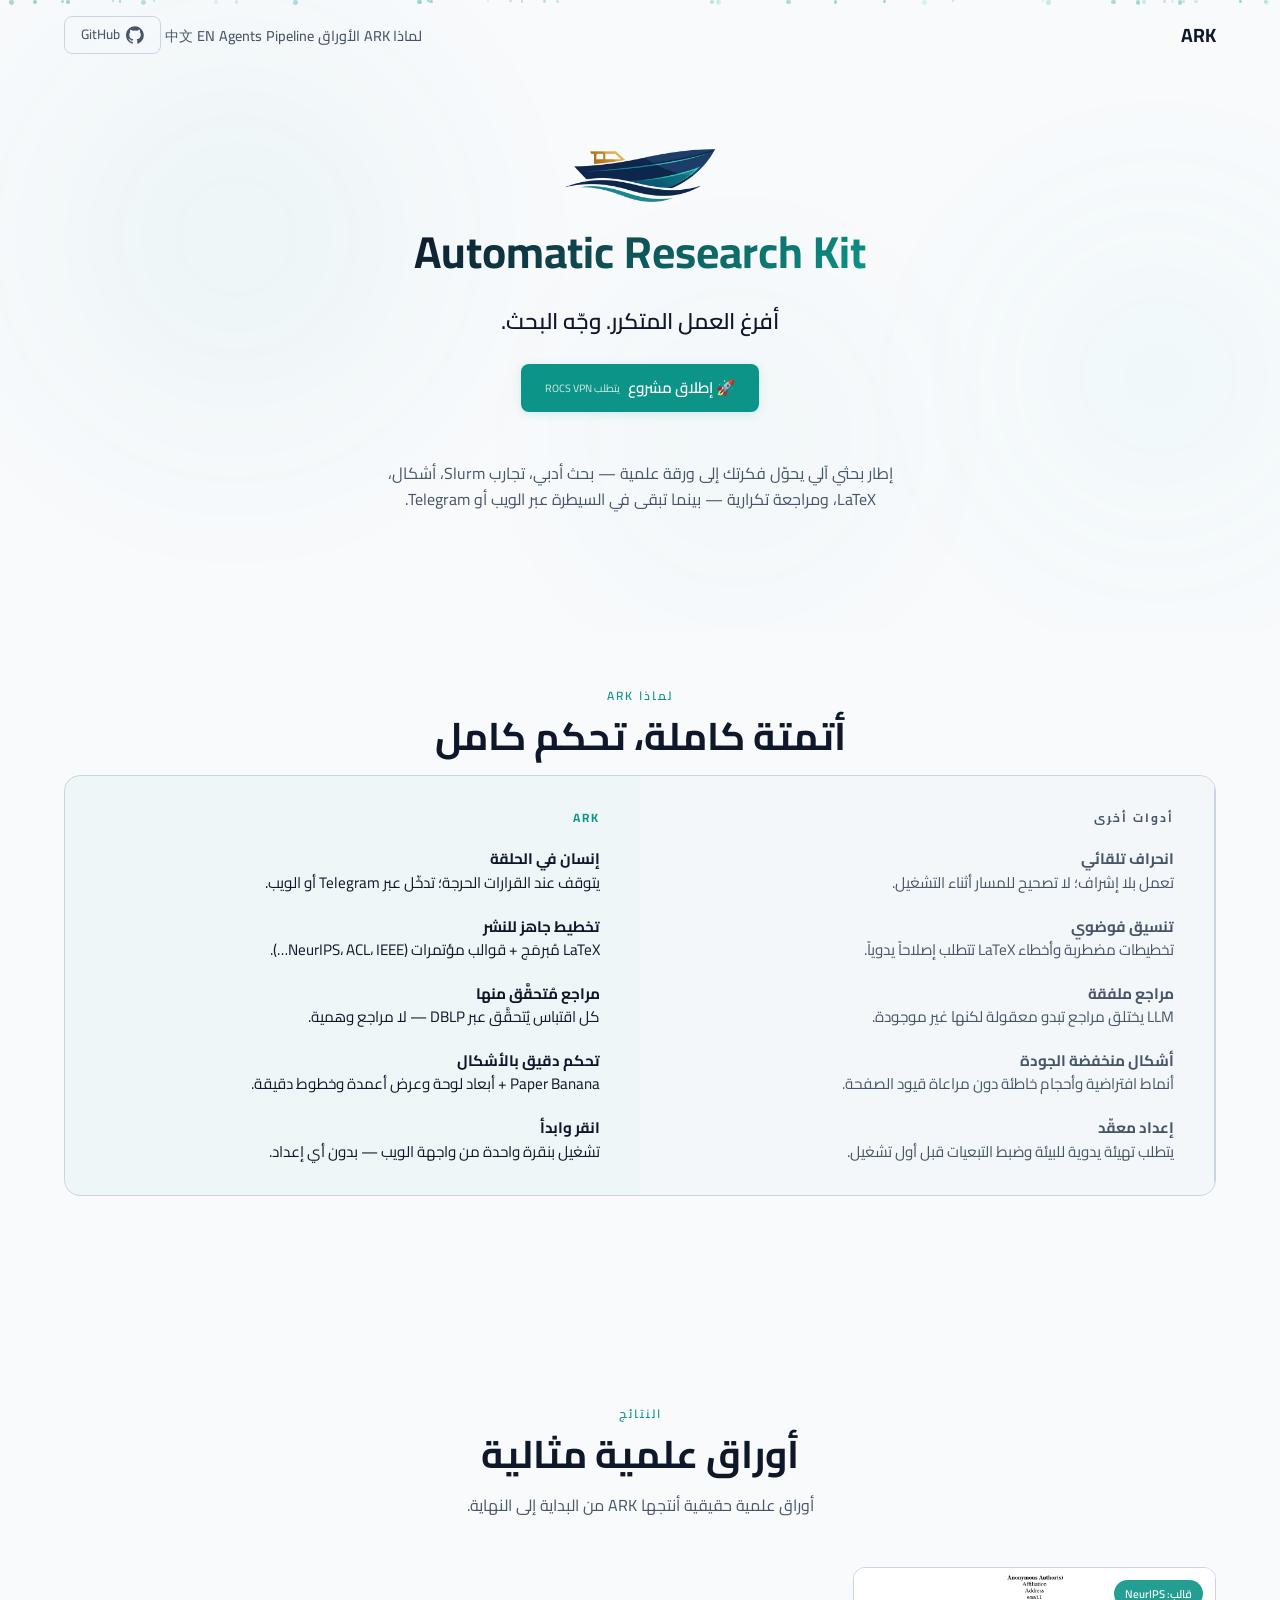
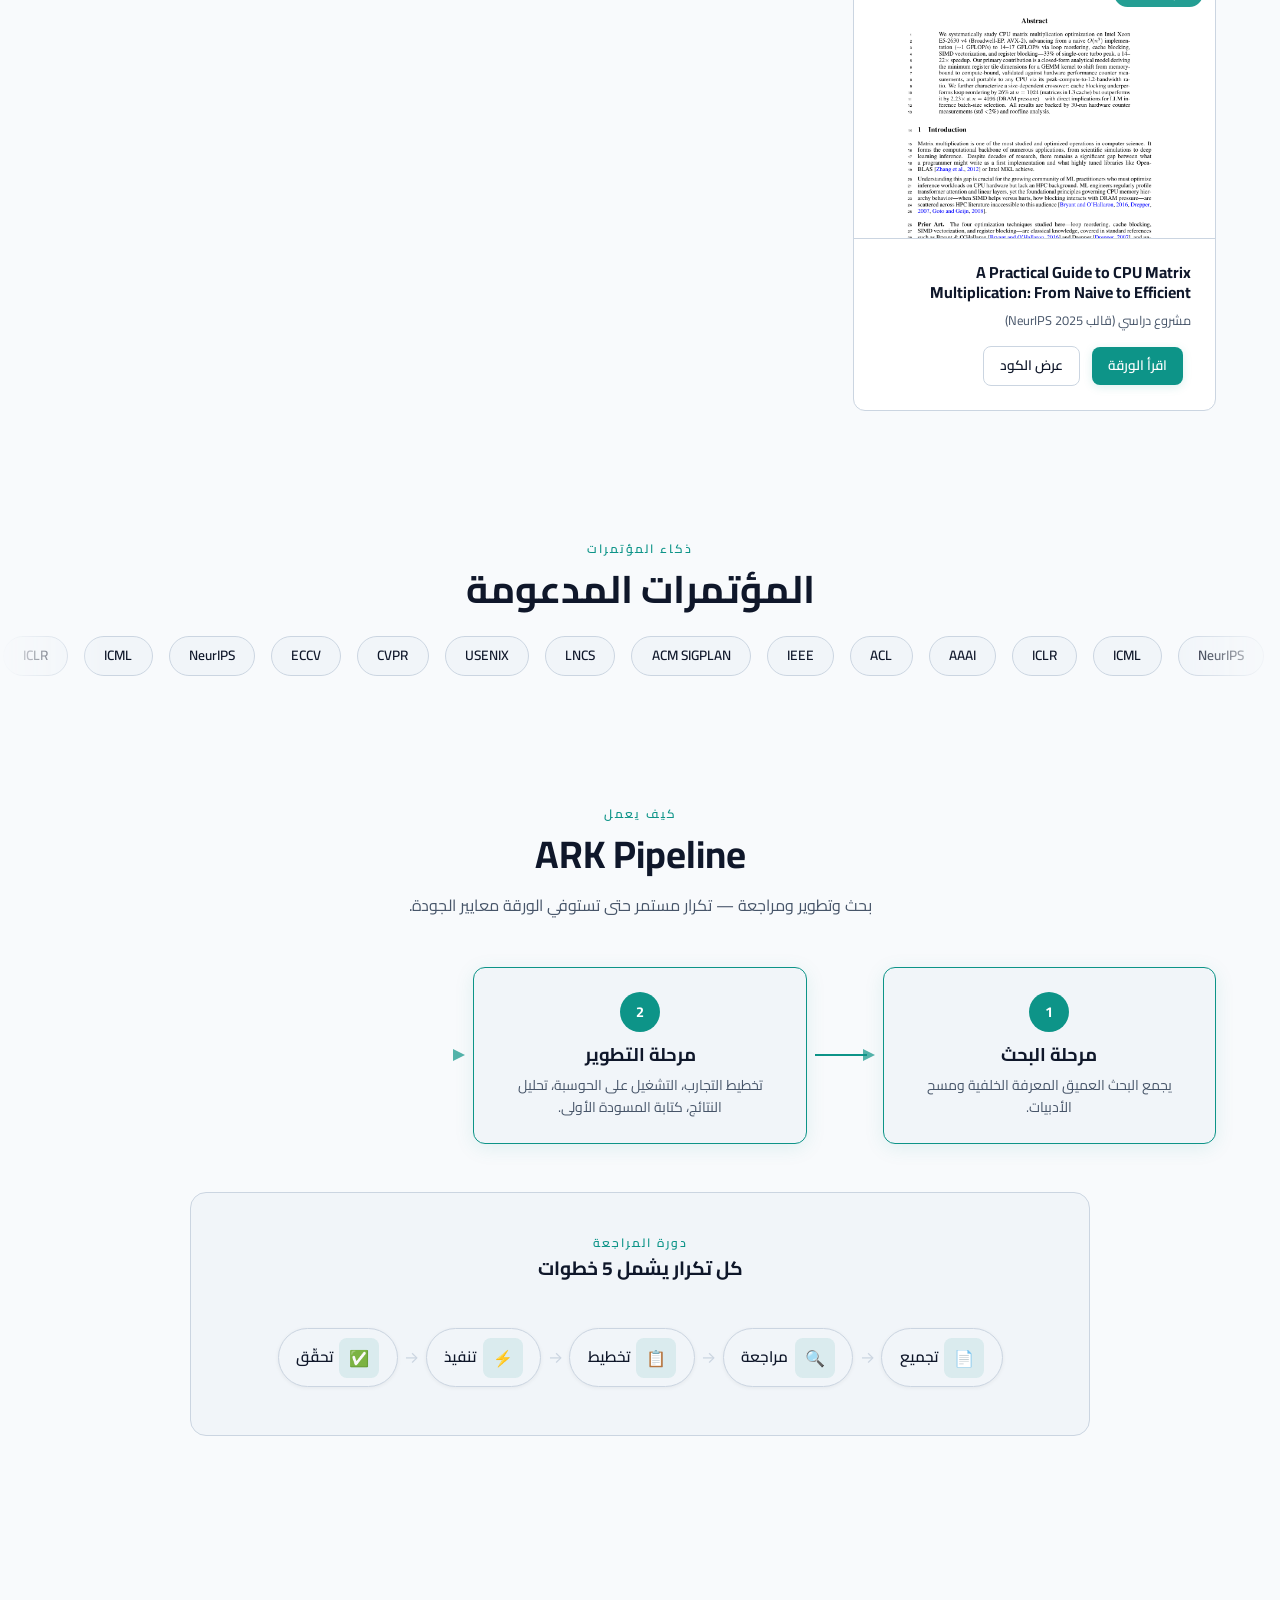
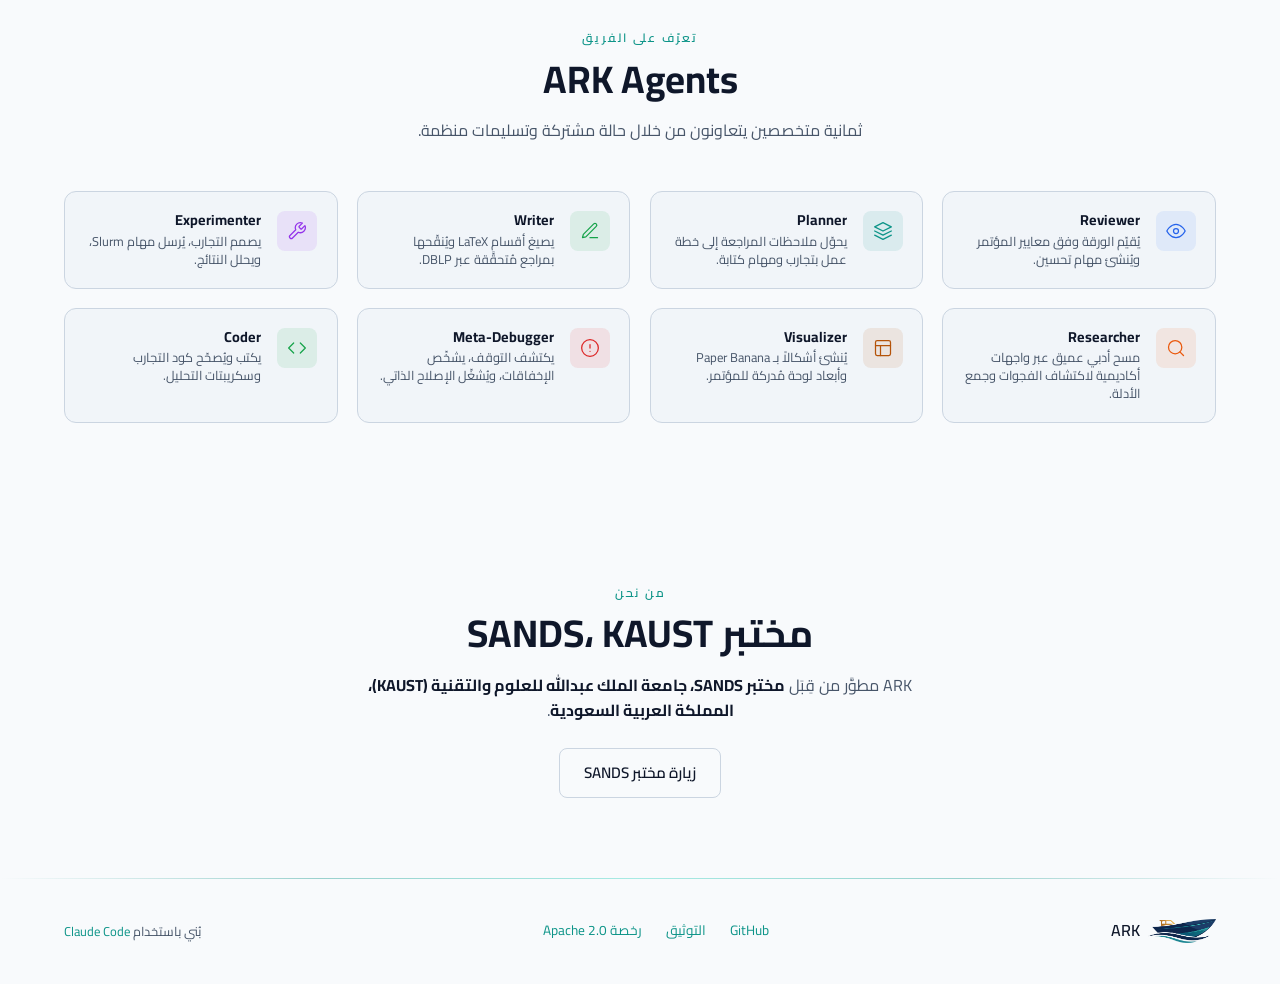
==== commit ecd1ffc4: "Remove GAC example paper from all languages" ====
--- a/ar/index.html
+++ b/ar/index.html
@@ -126,18 +126,6 @@
     </div>
     <div class="papers-grid">
       <div class="paper-card reveal stagger-1" data-tilt>
-        <a href="../assets/papers/gac.pdf" target="_blank" rel="noopener" class="paper-card-img">
-          <img src="../assets/paper-gac.png" alt="ورقة GAC">
-          <span class="paper-badge">قالب: EuroMLSys</span>
-        </a>
-        <div class="paper-card-body">
-          <h3>When Smaller Is Slower: Dimensional Collapse in Compressed LLMs</h3>
-          <p class="paper-meta">EuroMLSys 2026 (مقبول كمحاضرة شفهية)</p>
-          <a href="../assets/papers/gac.pdf" target="_blank" rel="noopener" class="btn btn-primary" style="font-size:.85rem;padding:.5rem 1rem">اقرأ الورقة</a>
-          <a href="https://github.com/sands-lab/GAC" target="_blank" rel="noopener" class="btn btn-outline" style="font-size:.85rem;padding:.5rem 1rem">عرض الكود</a>
-        </div>
-      </div>
-      <div class="paper-card reveal stagger-2" data-tilt>
         <a href="../assets/papers/mma.pdf" target="_blank" rel="noopener" class="paper-card-img">
           <img src="../assets/paper-example.png" alt="ورقة MMA">
           <span class="paper-badge">قالب: NeurIPS</span>
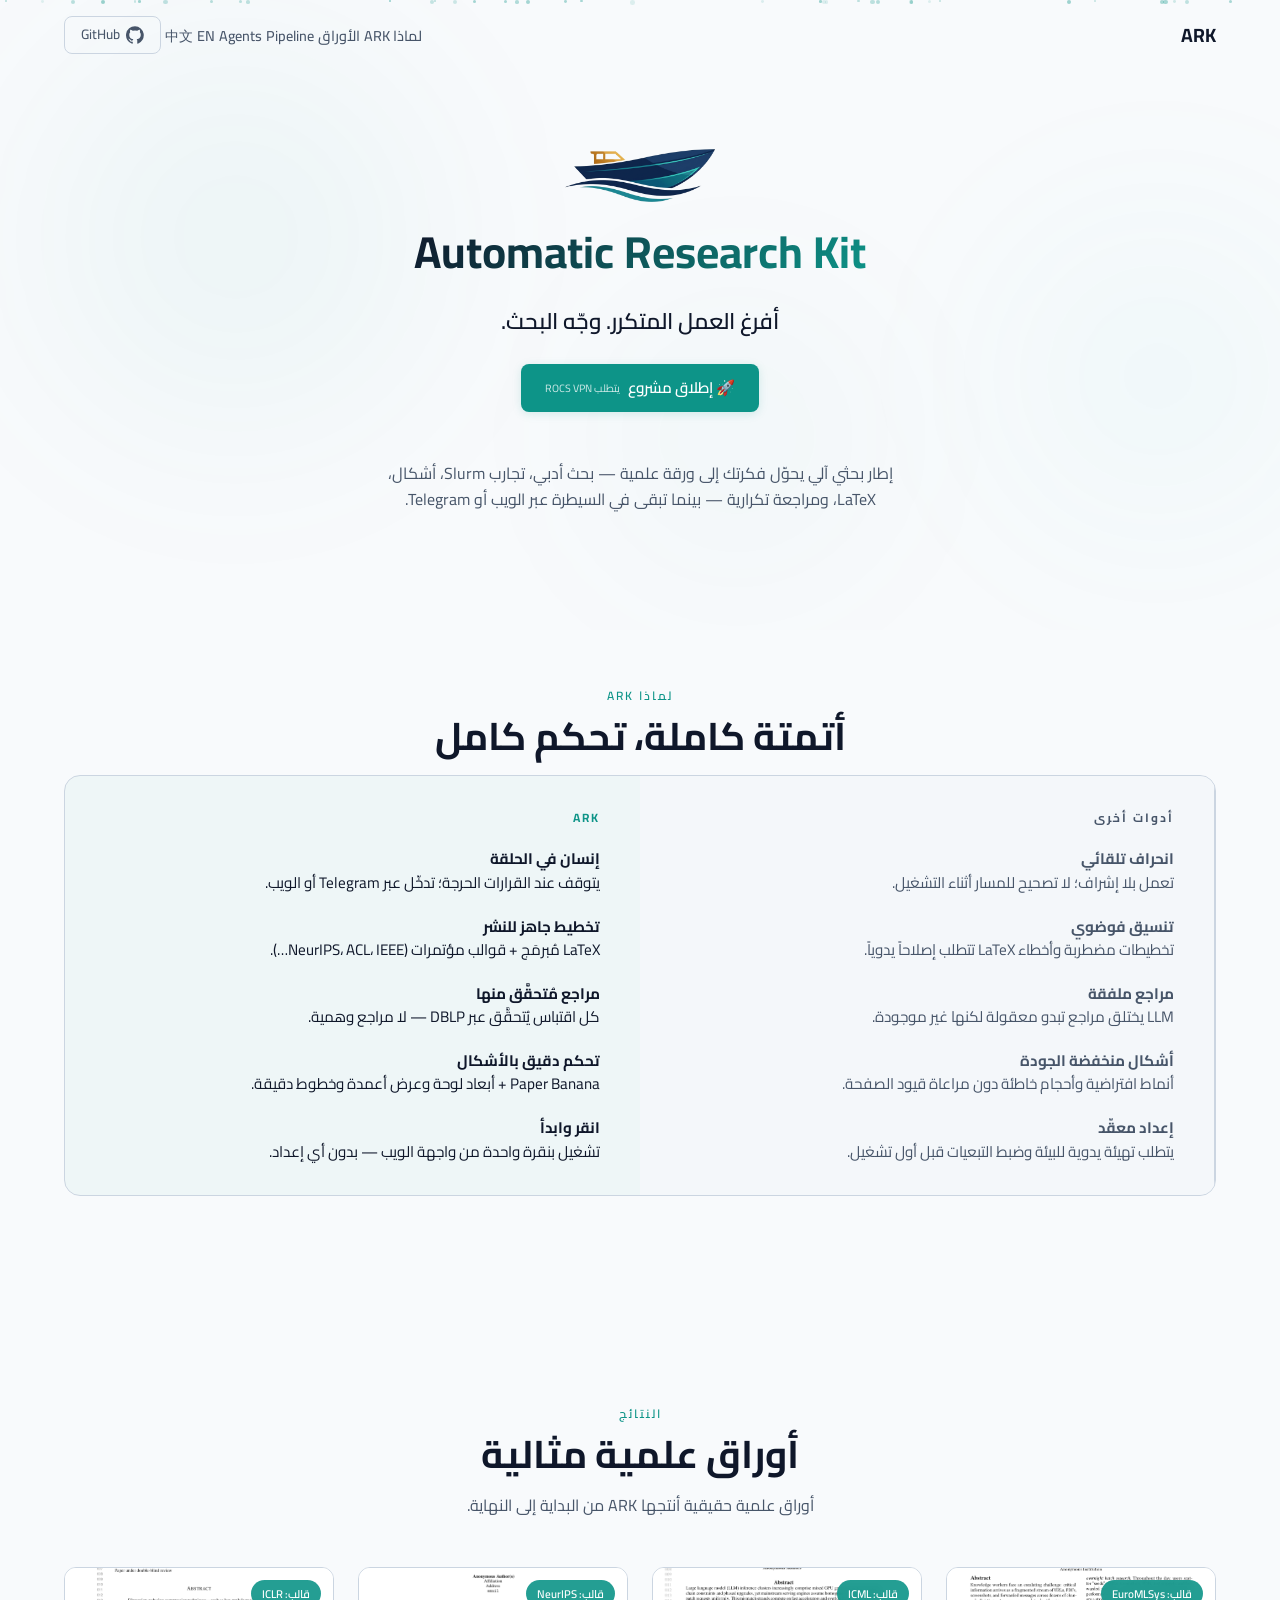
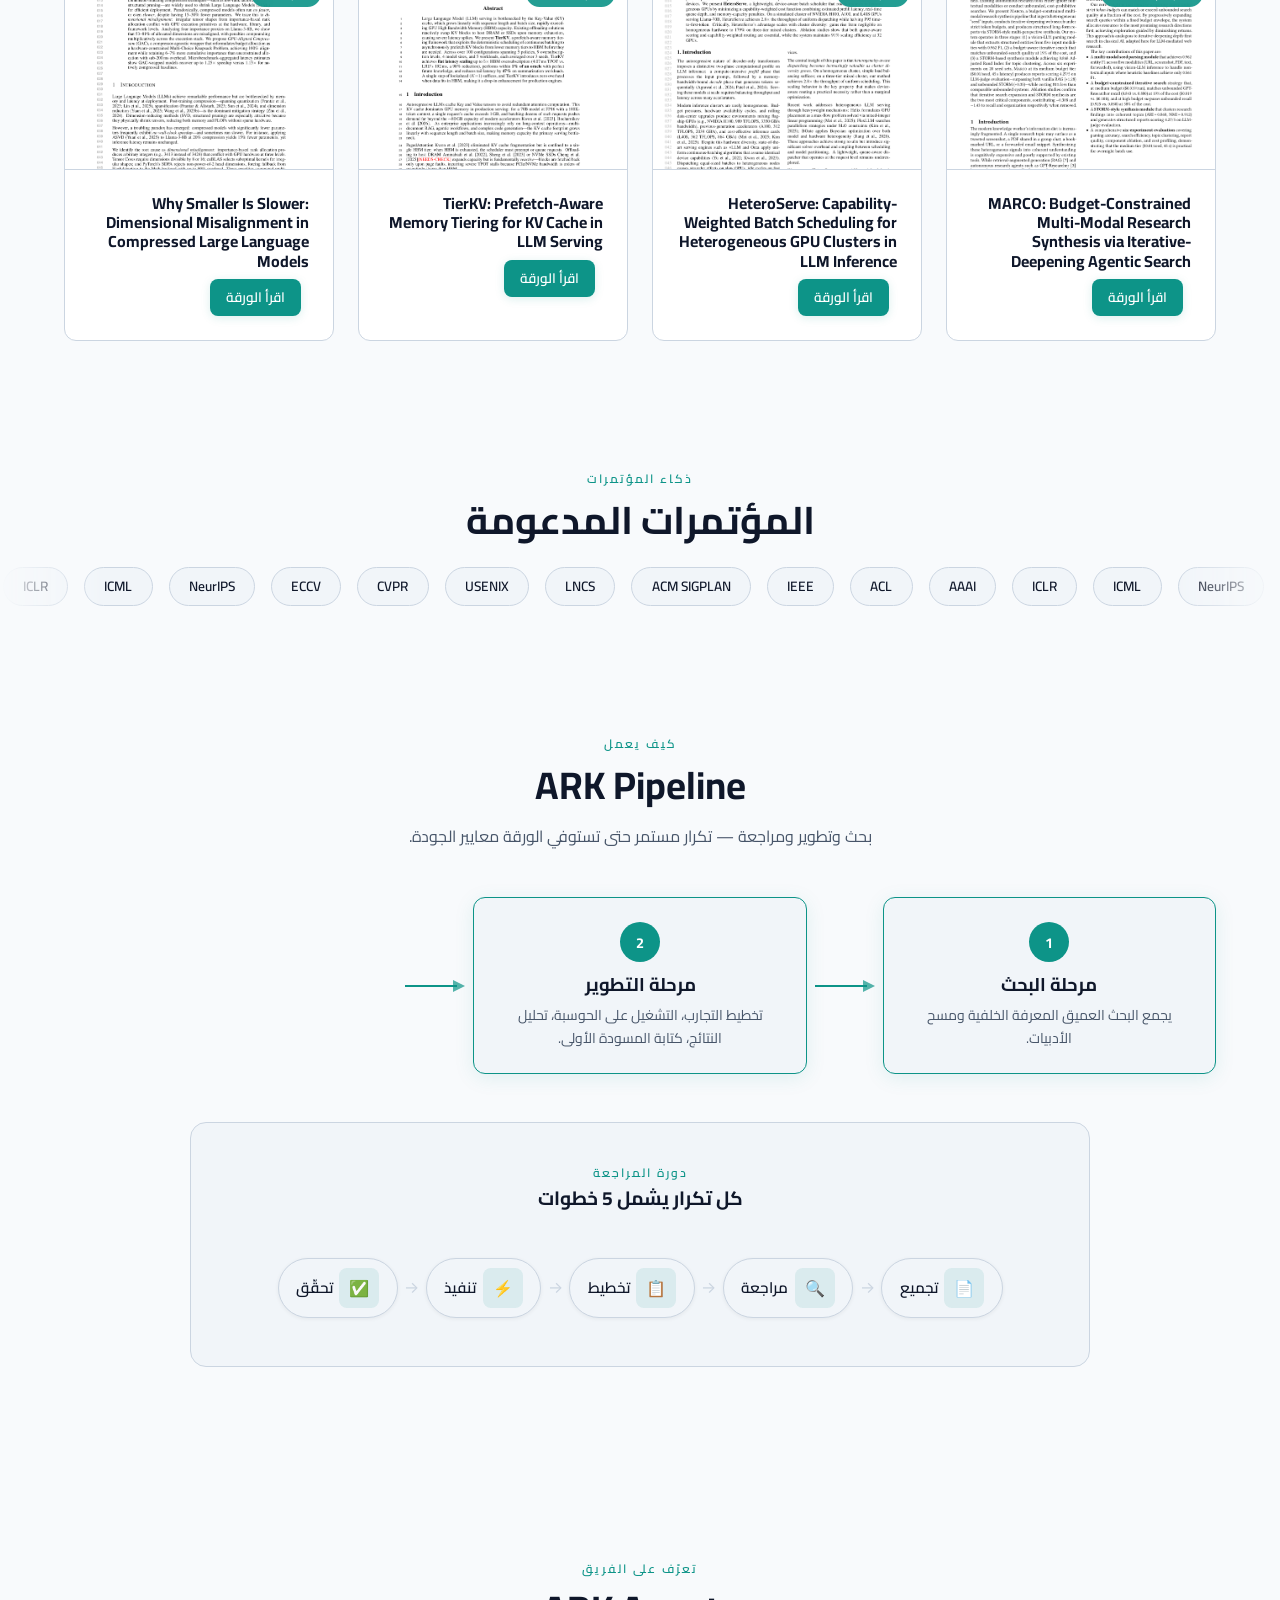
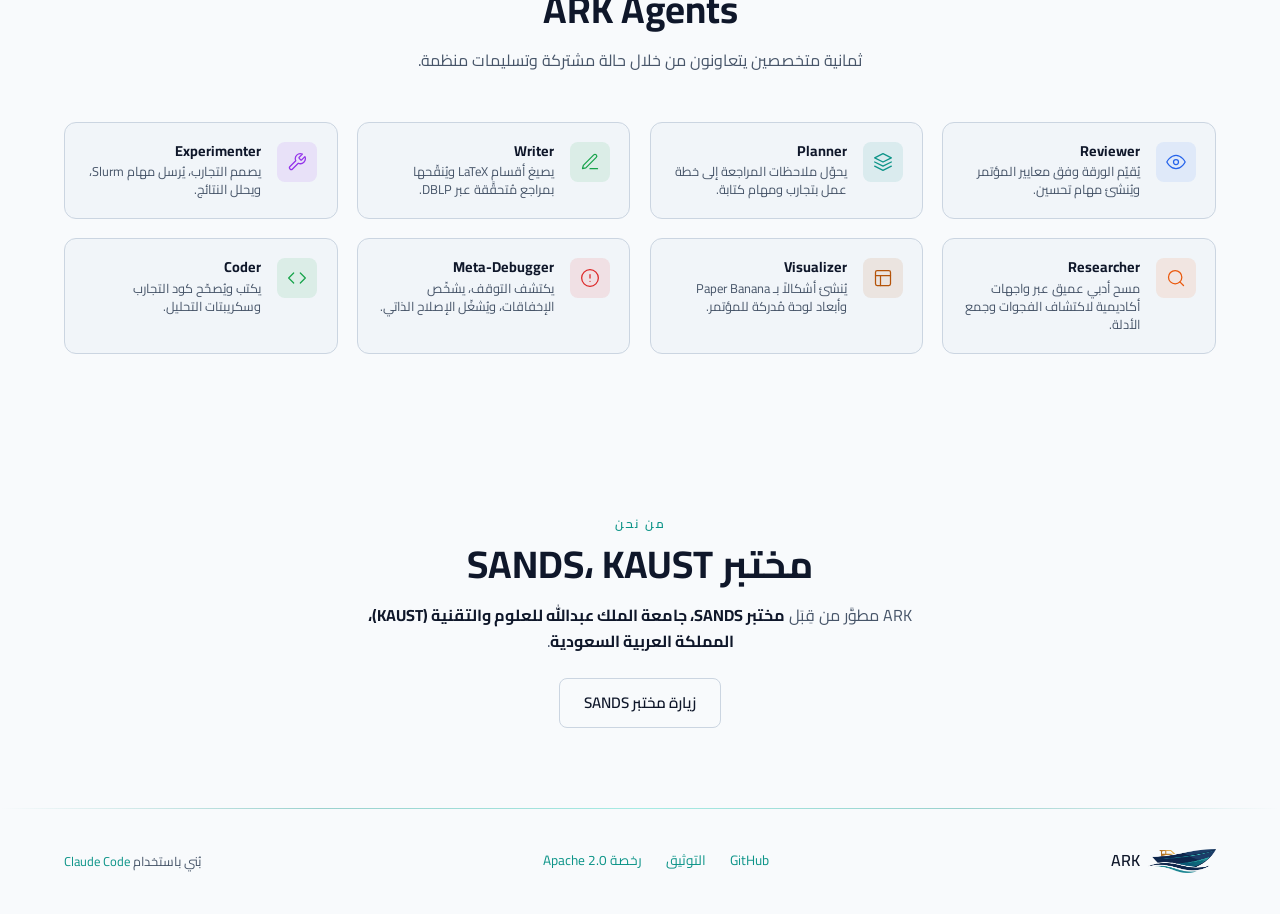
==== commit a47bd349: "Replace MMA with HeteroServe, TierKV, GAC; expand grid to 4 columns Removes the CPU MMA example and " ====
--- a/ar/index.html
+++ b/ar/index.html
@@ -126,15 +126,43 @@
     </div>
     <div class="papers-grid">
       <div class="paper-card reveal stagger-1" data-tilt>
-        <a href="../assets/papers/mma.pdf" target="_blank" rel="noopener" class="paper-card-img">
-          <img src="../assets/paper-example.png" alt="ورقة MMA">
+        <a href="../assets/papers/marco.pdf" target="_blank" rel="noopener" class="paper-card-img">
+          <img src="../assets/paper-marco.png" alt="ورقة MARCO">
+          <span class="paper-badge">قالب: EuroMLSys</span>
+        </a>
+        <div class="paper-card-body">
+          <h3>MARCO: Budget-Constrained Multi-Modal Research Synthesis via Iterative-Deepening Agentic Search</h3>
+          <a href="../assets/papers/marco.pdf" target="_blank" rel="noopener" class="btn btn-primary" style="font-size:.85rem;padding:.5rem 1rem">اقرأ الورقة</a>
+        </div>
+      </div>
+      <div class="paper-card reveal stagger-2" data-tilt>
+        <a href="../assets/papers/heteroserve.pdf" target="_blank" rel="noopener" class="paper-card-img">
+          <img src="../assets/paper-heteroserve.png" alt="ورقة HeteroServe">
+          <span class="paper-badge">قالب: ICML</span>
+        </a>
+        <div class="paper-card-body">
+          <h3>HeteroServe: Capability-Weighted Batch Scheduling for Heterogeneous GPU Clusters in LLM Inference</h3>
+          <a href="../assets/papers/heteroserve.pdf" target="_blank" rel="noopener" class="btn btn-primary" style="font-size:.85rem;padding:.5rem 1rem">اقرأ الورقة</a>
+        </div>
+      </div>
+      <div class="paper-card reveal stagger-3" data-tilt>
+        <a href="../assets/papers/tierkv.pdf" target="_blank" rel="noopener" class="paper-card-img">
+          <img src="../assets/paper-tierkv.png" alt="ورقة TierKV">
           <span class="paper-badge">قالب: NeurIPS</span>
         </a>
         <div class="paper-card-body">
-          <h3>A Practical Guide to CPU Matrix Multiplication: From Naive to Efficient</h3>
-          <p class="paper-meta">مشروع دراسي (قالب NeurIPS 2025)</p>
-          <a href="../assets/papers/mma.pdf" target="_blank" rel="noopener" class="btn btn-primary" style="font-size:.85rem;padding:.5rem 1rem">اقرأ الورقة</a>
-          <a href="https://github.com/JihaoXin/mma" target="_blank" rel="noopener" class="btn btn-outline" style="font-size:.85rem;padding:.5rem 1rem">عرض الكود</a>
+          <h3>TierKV: Prefetch-Aware Memory Tiering for KV Cache in LLM Serving</h3>
+          <a href="../assets/papers/tierkv.pdf" target="_blank" rel="noopener" class="btn btn-primary" style="font-size:.85rem;padding:.5rem 1rem">اقرأ الورقة</a>
+        </div>
+      </div>
+      <div class="paper-card reveal stagger-4" data-tilt>
+        <a href="../assets/papers/gac.pdf" target="_blank" rel="noopener" class="paper-card-img">
+          <img src="../assets/paper-gac.png" alt="ورقة GAC">
+          <span class="paper-badge">قالب: ICLR</span>
+        </a>
+        <div class="paper-card-body">
+          <h3>Why Smaller Is Slower: Dimensional Misalignment in Compressed Large Language Models</h3>
+          <a href="../assets/papers/gac.pdf" target="_blank" rel="noopener" class="btn btn-primary" style="font-size:.85rem;padding:.5rem 1rem">اقرأ الورقة</a>
         </div>
       </div>
     </div>
--- a/css/style.css
+++ b/css/style.css
@@ -629,7 +629,10 @@
 
 /* ===== Papers ===== */
 .papers-grid {
-  display: grid; grid-template-columns: repeat(3, 1fr); gap: 2rem;
+  display: grid; grid-template-columns: repeat(4, 1fr); gap: 1.5rem;
+}
+@media (max-width: 1100px) {
+  .papers-grid { grid-template-columns: repeat(2, 1fr); }
 }
 .paper-card {
   background: #fff; border: 1px solid var(--border); border-radius: var(--radius);
